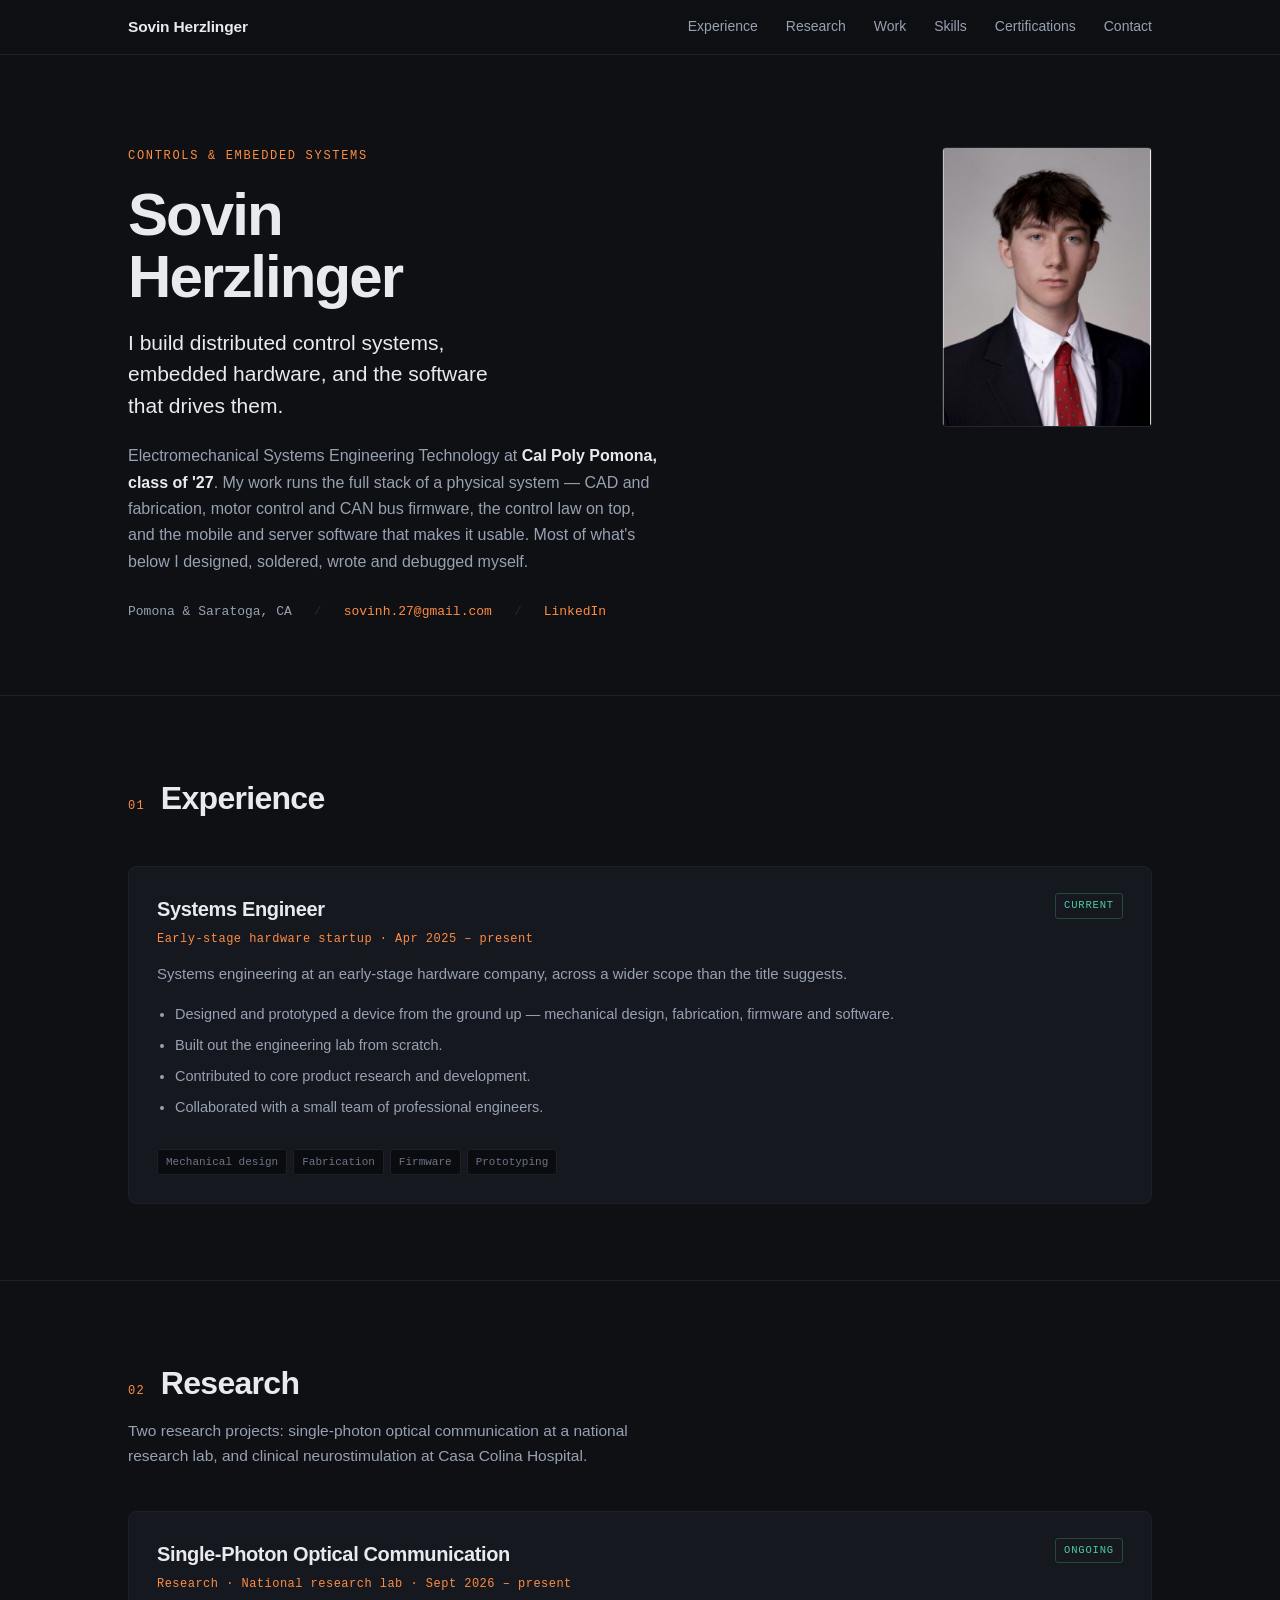
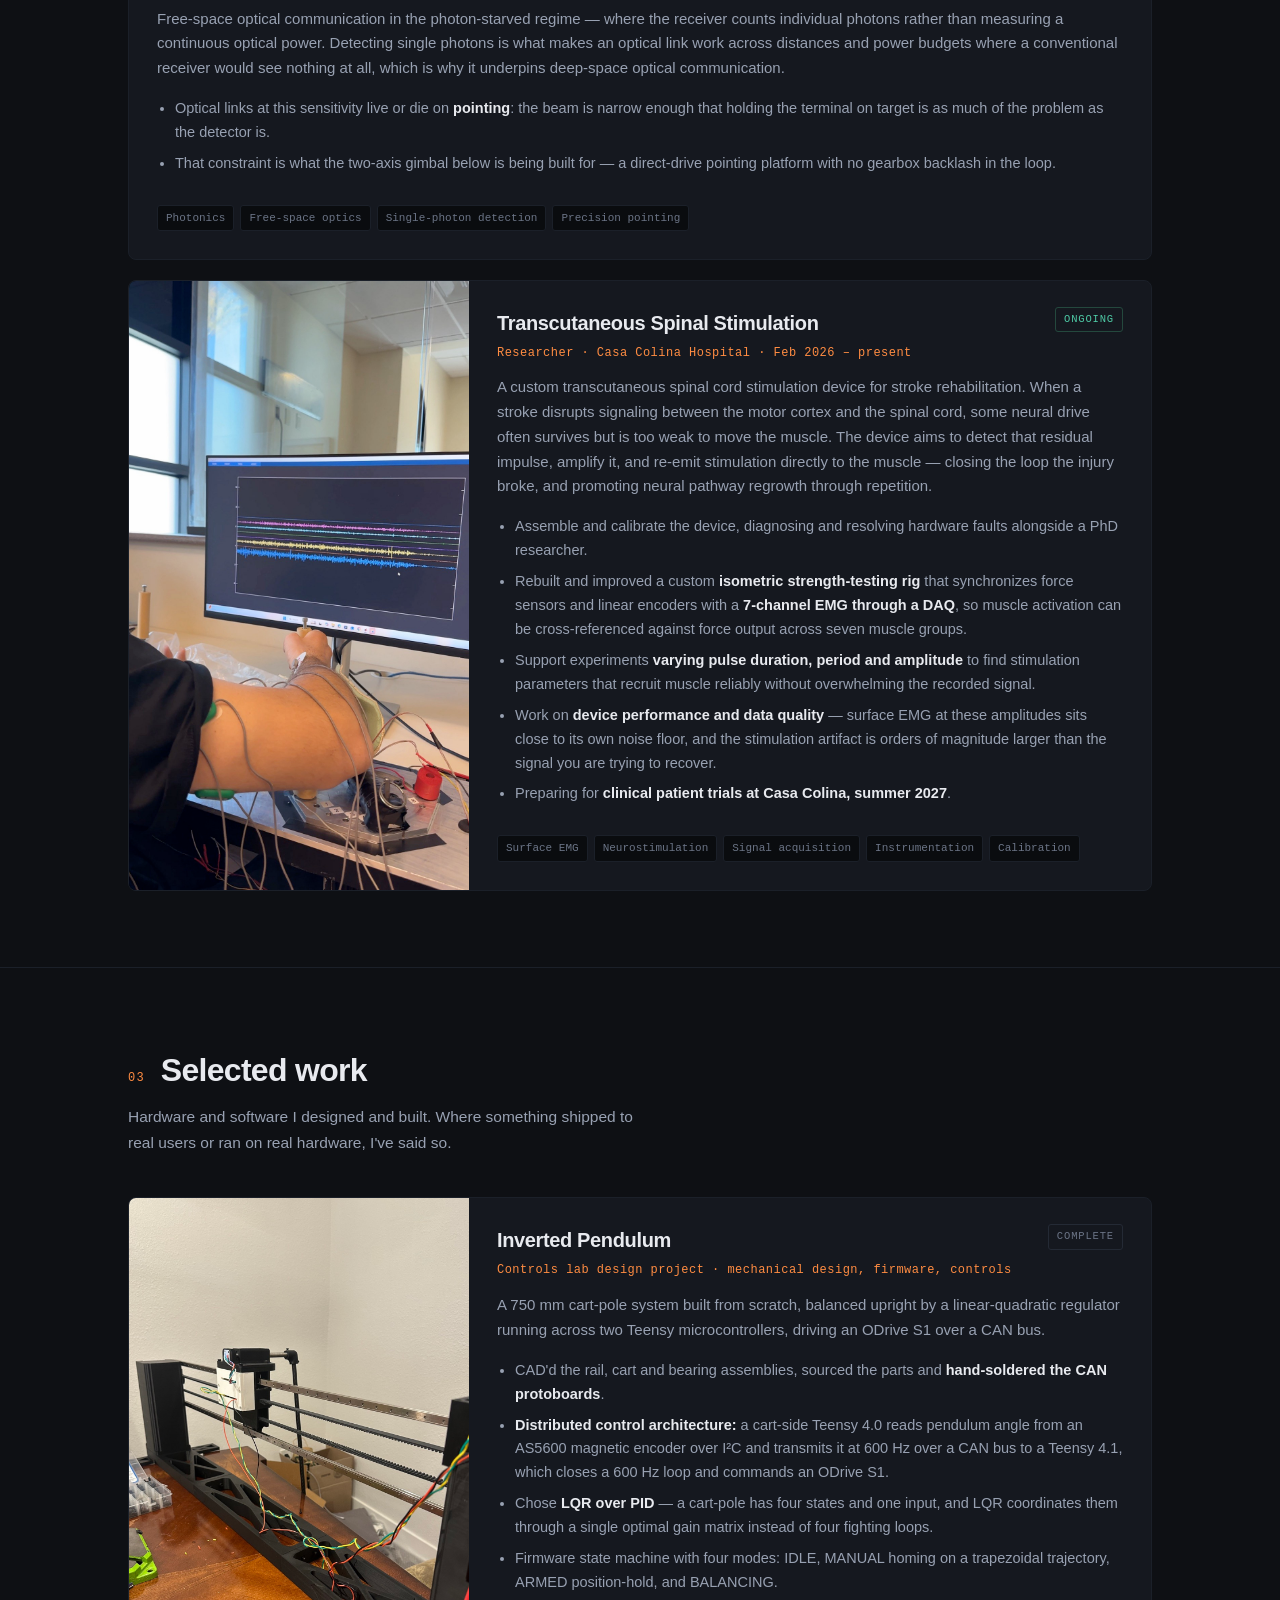
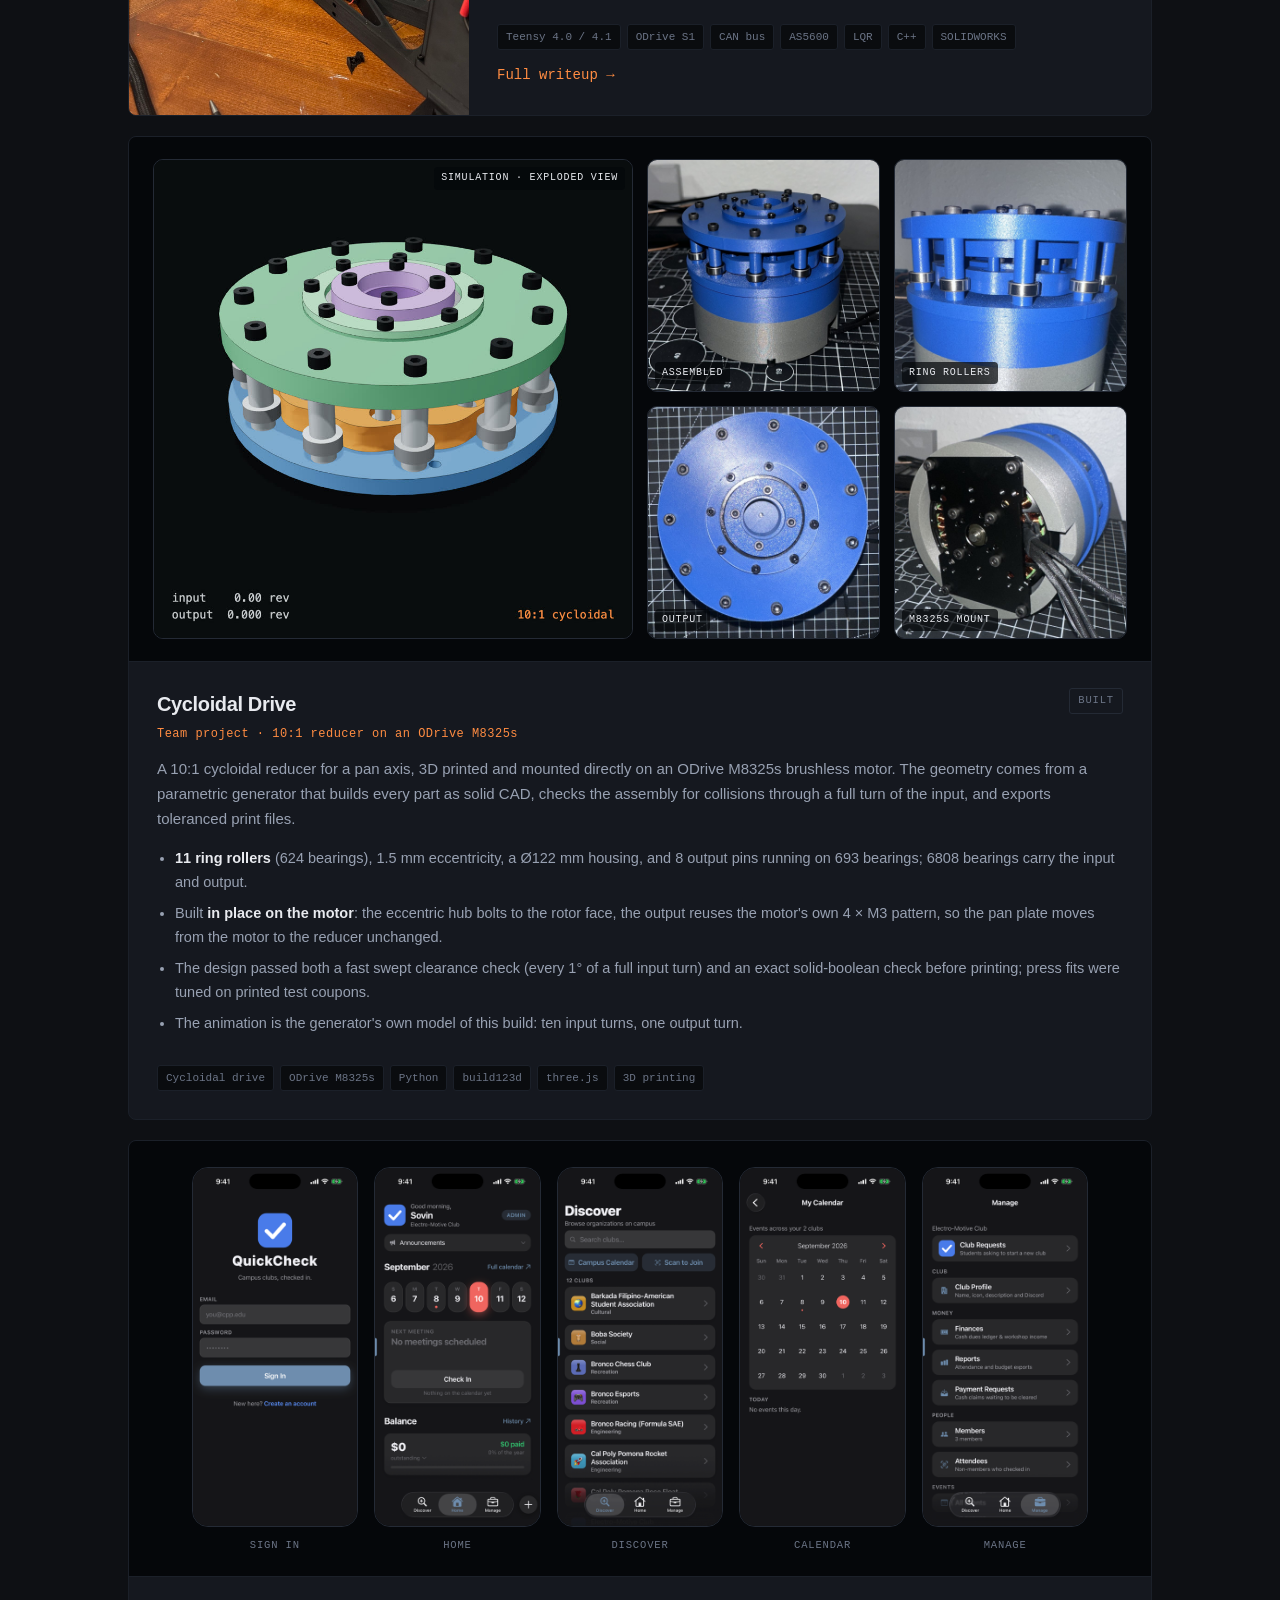
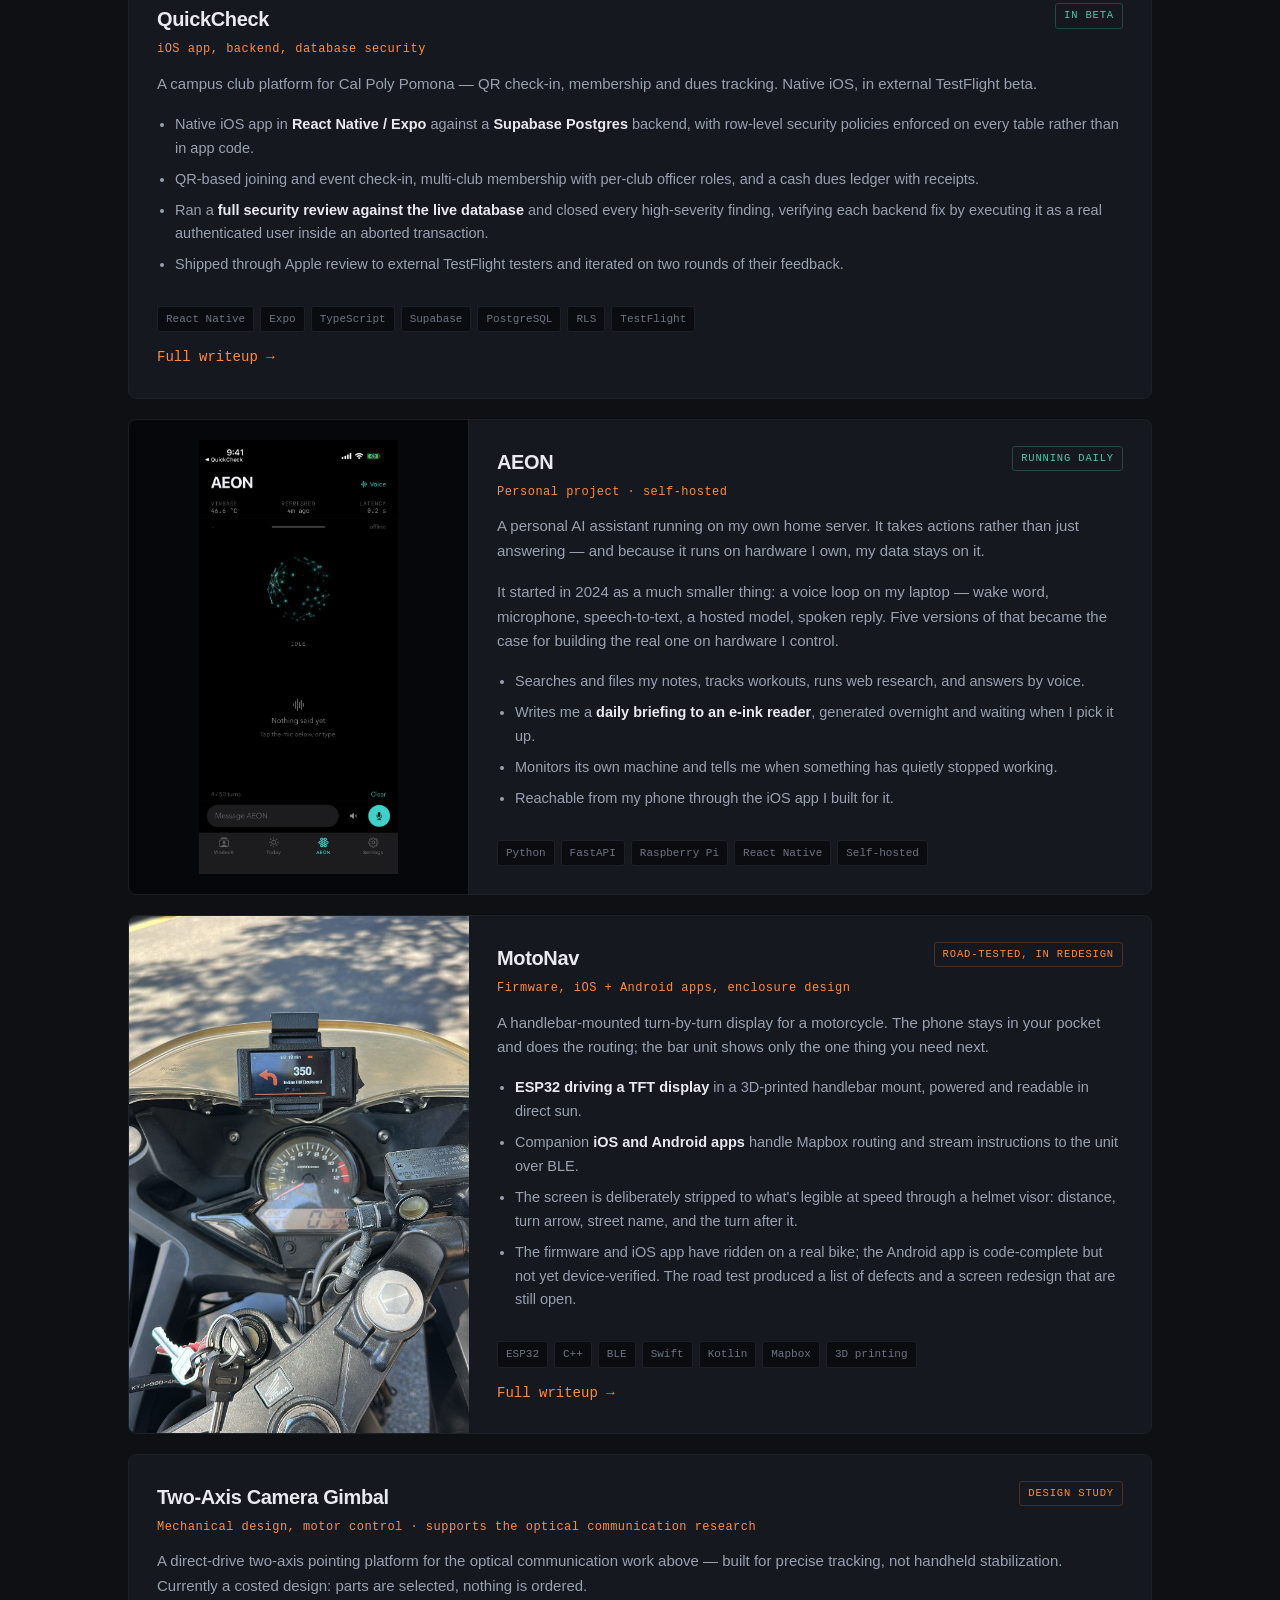
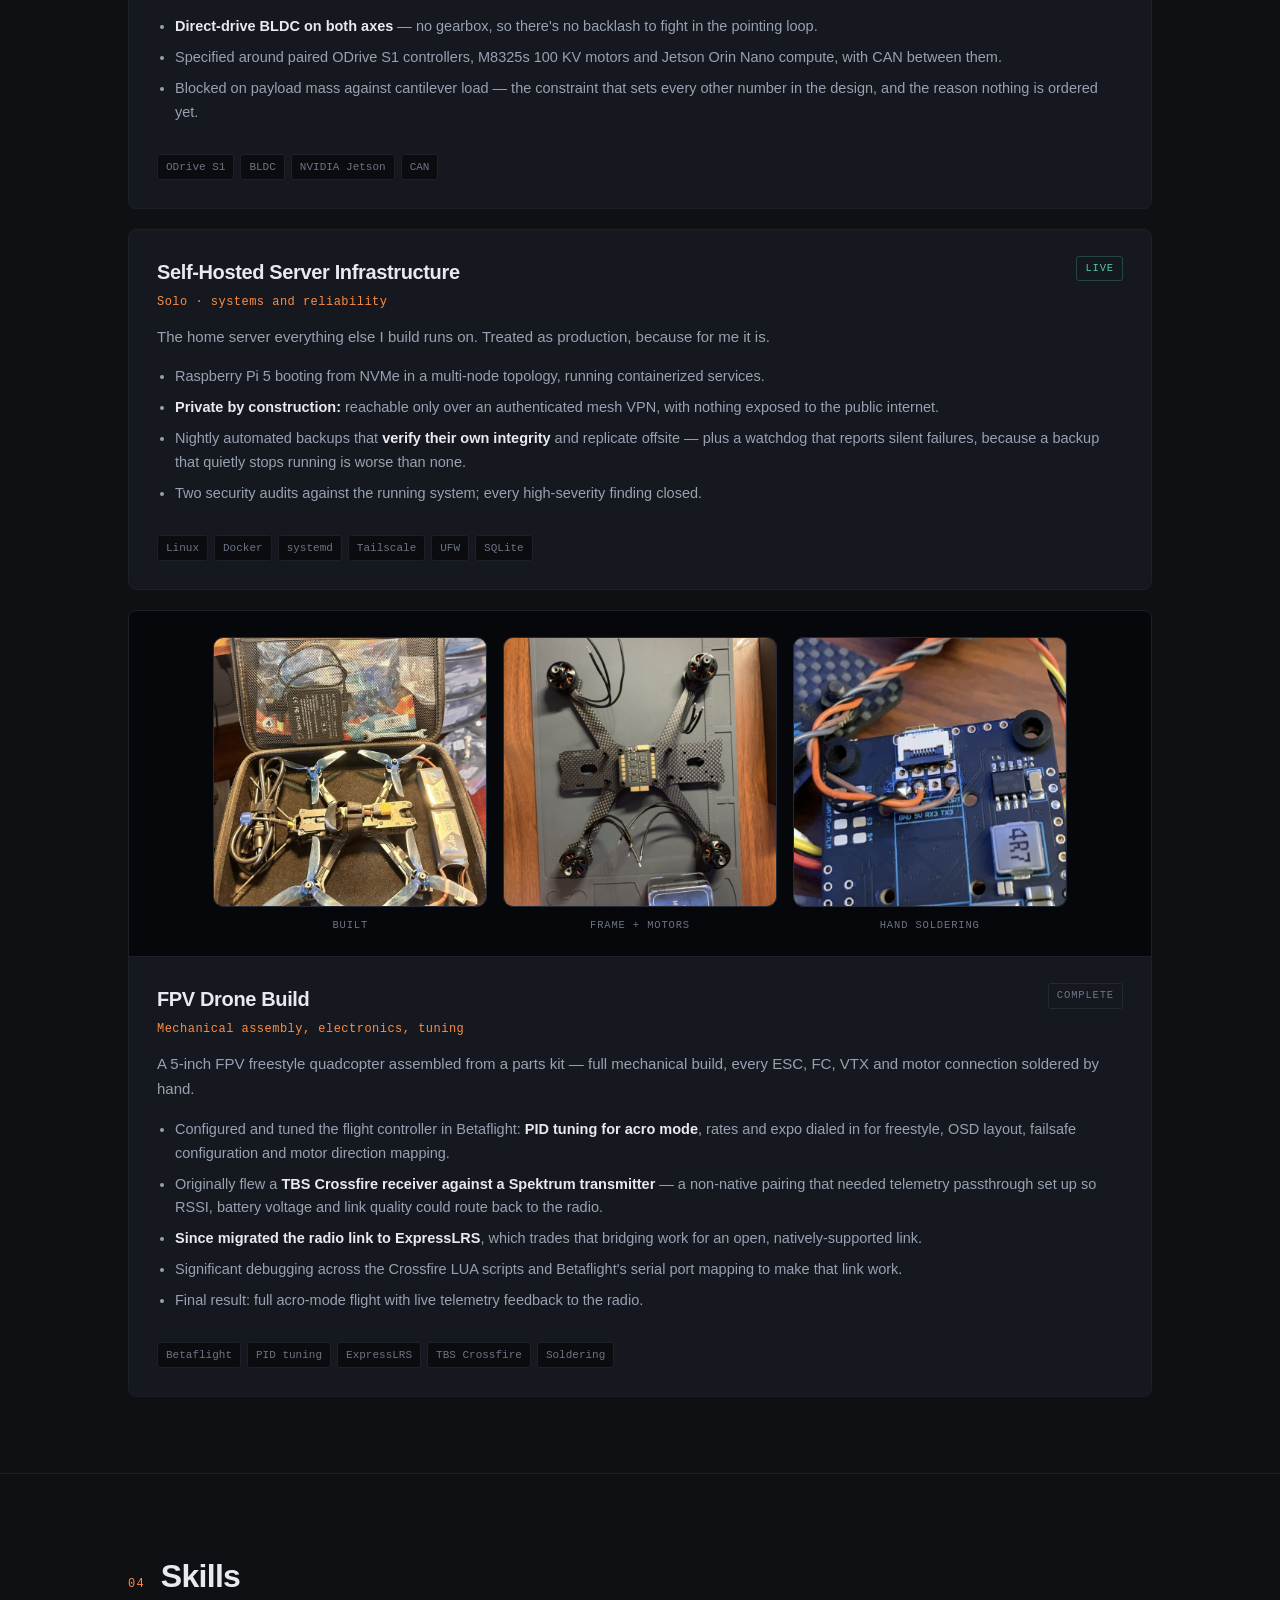
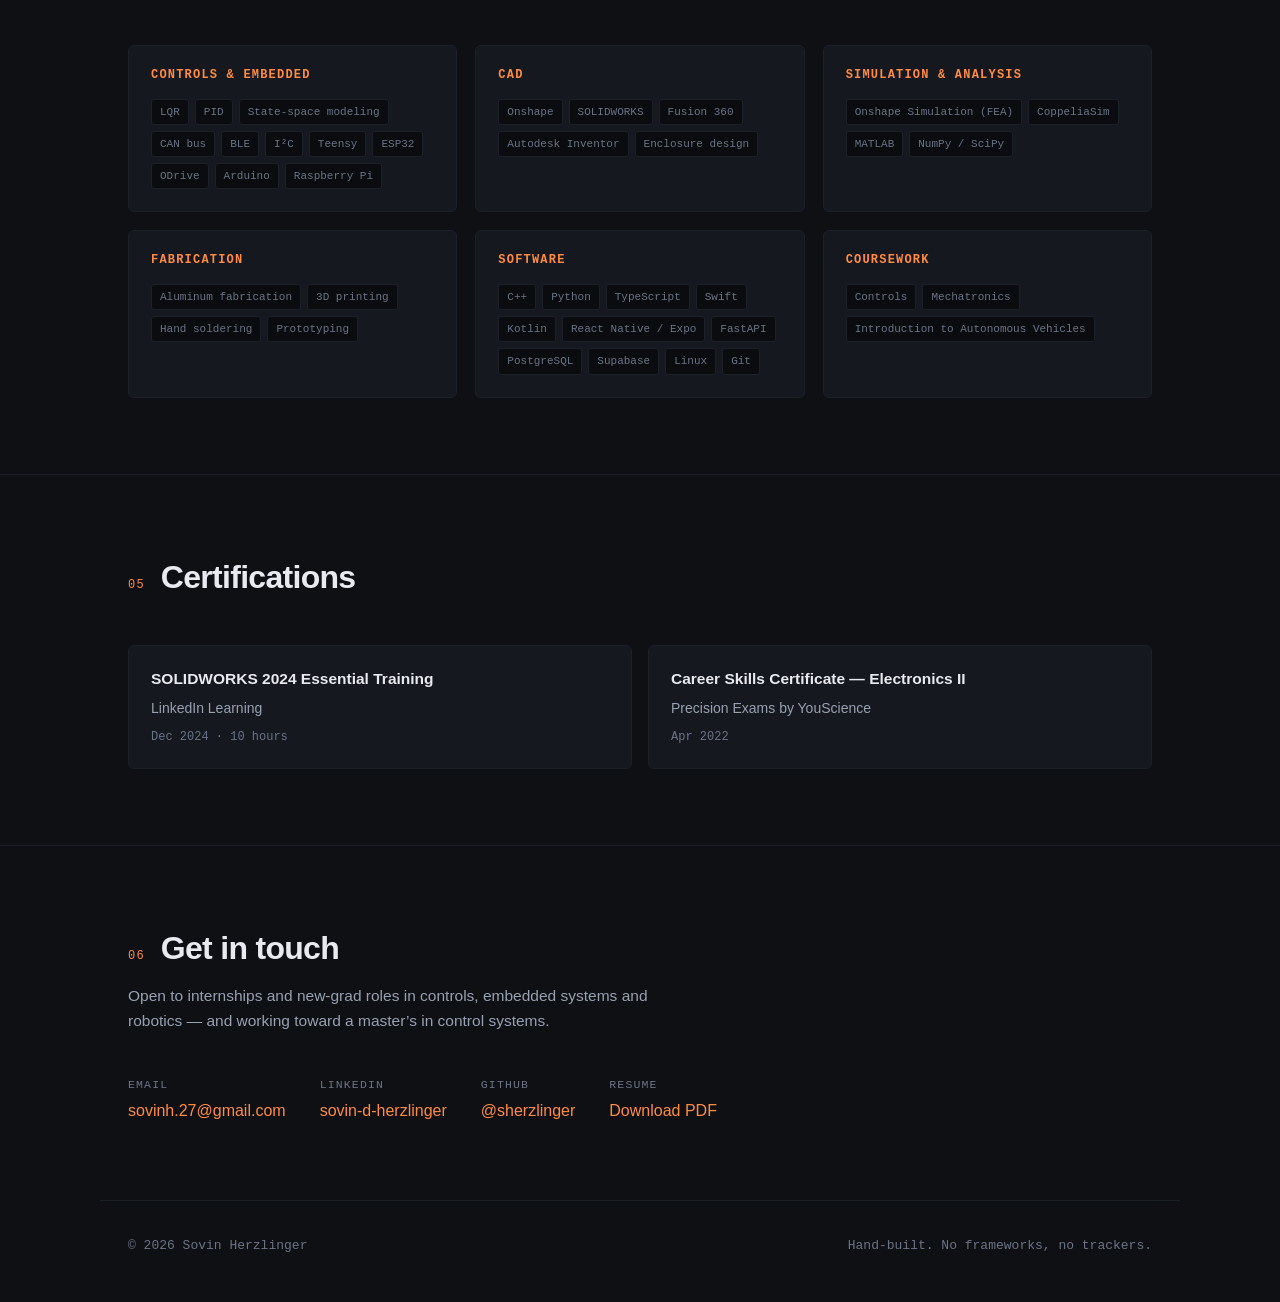
==== index.html @ a37037db "Cycloidal card: square-cropped photos in a 2x2 grid beside the sim video Co-Authored-By: Claude Opus" ====
<!DOCTYPE html>
<html lang="en">
<head>
<meta charset="utf-8">
<meta name="viewport" content="width=device-width, initial-scale=1">
<title>Sovin Herzlinger — Controls &amp; Embedded Engineering</title>
<meta name="description" content="Cal Poly Pomona '27. I build distributed control systems, embedded hardware and the software that drives them — cart-pole LQR, motorcycle HUDs, self-hosted infrastructure, native iOS apps.">
<meta property="og:title" content="Sovin Herzlinger — Controls &amp; Embedded Engineering">
<meta property="og:description" content="Distributed control systems, embedded hardware, and the software that drives them.">
<meta property="og:type" content="website">
<meta property="og:url" content="https://sherzlinger.github.io/">
<meta property="og:image" content="https://sherzlinger.github.io/assets/img/og.png">
<meta property="og:image:width" content="1200">
<meta property="og:image:height" content="630">
<meta name="twitter:card" content="summary_large_image">
<meta name="twitter:title" content="Sovin Herzlinger — Controls &amp; Embedded Engineering">
<meta name="twitter:description" content="Distributed control systems, embedded hardware, and the software that drives them.">
<meta name="twitter:image" content="https://sherzlinger.github.io/assets/img/og.png">
<link rel="stylesheet" href="assets/style.css">
<link rel="icon" href="data:image/svg+xml,<svg xmlns='http://www.w3.org/2000/svg' viewBox='0 0 32 32'><rect width='32' height='32' rx='6' fill='%230e1014'/><text y='23' x='16' text-anchor='middle' font-size='19' font-family='monospace' fill='%23ff8c42'>S</text></svg>">
</head>
<body>

<nav class="nav">
  <div class="nav-in">
    <span class="nav-name">Sovin Herzlinger</span>
    <a class="nav-link" href="#now">Experience</a>
    <a class="nav-link" href="#research">Research</a>
    <a class="nav-link" href="#work">Work</a>
    <a class="nav-link" href="#skills">Skills</a>
    <a class="nav-link" href="#certs">Certifications</a>
    <a class="nav-link" href="#contact">Contact</a>
  </div>
</nav>

<header class="hero">
  <div class="wrap hero-grid">
    <div>
      <p class="eyebrow">Controls &amp; Embedded Systems</p>
      <h1>Sovin<br>Herzlinger</h1>
      <p class="tagline">I build distributed control systems, embedded hardware, and the software that drives them.</p>
      <p class="lede">Electromechanical Systems Engineering Technology at <strong>Cal Poly Pomona, class of '27</strong>. My work runs the full stack of a physical system — CAD and fabrication, motor control and CAN bus firmware, the control law on top, and the mobile and server software that makes it usable. Most of what's below I designed, soldered, wrote and debugged myself.</p>
      <div class="meta-row">
        <span>Pomona &amp; Saratoga, CA</span><span class="sep">/</span>
        <a class="eml" href="#" data-e="moc.liamg@72.hnivos">sovinh.27 [at] gmail [dot] com</a><span class="sep">/</span>
        <a href="https://www.linkedin.com/in/sovin-d-herzlinger-4093a0227" rel="noopener">LinkedIn</a>
      </div>
    </div>
    <div>
      <img class="portrait" src="assets/img/headshot.jpg?v=4" alt="Sovin Herzlinger">
    </div>
  </div>
</header>

<main>

<section id="now">
  <div class="wrap">
    <div class="sec-head"><span class="sec-num">01</span><h2>Experience</h2></div>
    <p class="sec-sub"></p>
    <div class="proj-list">
      <article class="proj noimg">
        <div class="proj-body">
          <div class="proj-top">
            <h3>Systems Engineer</h3>
            <span class="tag live">Current</span>
          </div>
          <p class="proj-role">Early-stage hardware startup &middot; Apr 2025 &ndash; present</p>
          <p class="desc">Systems engineering at an early-stage hardware company, across a wider scope than the title suggests.</p>
          <ul>
            <li>Designed and prototyped a device from the ground up &mdash; mechanical design, fabrication, firmware and software.</li>
            <li>Built out the engineering lab from scratch.</li>
            <li>Contributed to core product research and development.</li>
            <li>Collaborated with a small team of professional engineers.</li>
          </ul>
          <div class="stack">
            <span class="chip">Mechanical design</span><span class="chip">Fabrication</span>
            <span class="chip">Firmware</span><span class="chip">Prototyping</span>
          </div>
        </div>
      </article>
    </div>
  </div>
</section>

<section id="research">
  <div class="wrap">
    <div class="sec-head"><span class="sec-num">02</span><h2>Research</h2></div>
    <p class="sec-sub">Two research projects: single-photon optical communication at a national research lab, and clinical neurostimulation at Casa Colina Hospital.</p>
    <div class="proj-list">
      <article class="proj noimg">
        <div class="proj-body">
          <div class="proj-top">
            <h3>Single-Photon Optical Communication</h3>
            <span class="tag live">Ongoing</span>
          </div>
          <p class="proj-role">Research &middot; National research lab &middot; Sept 2026 &ndash; present</p>
          <p class="desc">Free-space optical communication in the photon-starved regime &mdash; where the receiver counts individual photons rather than measuring a continuous optical power. Detecting single photons is what makes an optical link work across distances and power budgets where a conventional receiver would see nothing at all, which is why it underpins deep-space optical communication.</p>
          <ul>
            <li>Optical links at this sensitivity live or die on <strong>pointing</strong>: the beam is narrow enough that holding the terminal on target is as much of the problem as the detector is.</li>
            <li>That constraint is what the two-axis gimbal below is being built for &mdash; a direct-drive pointing platform with no gearbox backlash in the loop.</li>
          </ul>
          <div class="stack">
            <span class="chip">Photonics</span><span class="chip">Free-space optics</span>
            <span class="chip">Single-photon detection</span><span class="chip">Precision pointing</span>
          </div>
        </div>
      </article>

      <article class="proj">
        <div class="proj-media"><video src="assets/img/research.mp4" poster="assets/img/research.jpg?v=4" autoplay loop muted playsinline preload="metadata" aria-label="Surface electrodes on a forearm wired to a custom electrode array, with six channels of live EMG on the monitor above"></video></div>
        <div class="proj-body">
          <div class="proj-top">
            <h3>Transcutaneous Spinal Stimulation</h3>
            <span class="tag live">Ongoing</span>
          </div>
          <p class="proj-role">Researcher &middot; Casa Colina Hospital &middot; Feb 2026 &ndash; present</p>
          <p class="desc">A custom transcutaneous spinal cord stimulation device for stroke rehabilitation. When a stroke disrupts signaling between the motor cortex and the spinal cord, some neural drive often survives but is too weak to move the muscle. The device aims to detect that residual impulse, amplify it, and re-emit stimulation directly to the muscle — closing the loop the injury broke, and promoting neural pathway regrowth through repetition.</p>
          <ul>
            <li>Assemble and calibrate the device, diagnosing and resolving hardware faults alongside a PhD researcher.</li>
            <li>Rebuilt and improved a custom <strong>isometric strength-testing rig</strong> that synchronizes force sensors and linear encoders with a <strong>7-channel EMG through a DAQ</strong>, so muscle activation can be cross-referenced against force output across seven muscle groups.</li>
            <li>Support experiments <strong>varying pulse duration, period and amplitude</strong> to find stimulation parameters that recruit muscle reliably without overwhelming the recorded signal.</li>
            <li>Work on <strong>device performance and data quality</strong> — surface EMG at these amplitudes sits close to its own noise floor, and the stimulation artifact is orders of magnitude larger than the signal you are trying to recover.</li>
            <li>Preparing for <strong>clinical patient trials at Casa Colina, summer 2027</strong>.</li>
          </ul>
          <div class="stack">
            <span class="chip">Surface EMG</span><span class="chip">Neurostimulation</span>
            <span class="chip">Signal acquisition</span><span class="chip">Instrumentation</span><span class="chip">Calibration</span>
          </div>
        </div>
      </article>
    </div>
  </div>
</section>

<section id="work">
  <div class="wrap">
    <div class="sec-head"><span class="sec-num">03</span><h2>Selected work</h2></div>
    <p class="sec-sub">Hardware and software I designed and built. Where something shipped to real users or ran on real hardware, I've said so.</p>

    <div class="proj-list">

      <!-- 1. PENDULUM -->
      <article class="proj">
        <div class="proj-media"><img src="assets/img/pendulum.jpg?v=4" alt="The inverted pendulum rig: a linear rail with a belt-driven cart on a 3D-printed truss base, wired to the motor and encoder"></div>
        <div class="proj-body">
          <div class="proj-top">
            <h3>Inverted Pendulum</h3>
            <span class="tag">Complete</span>
          </div>
          <p class="proj-role">Controls lab design project &middot; mechanical design, firmware, controls</p>
          <p class="desc">A 750&nbsp;mm cart-pole system built from scratch, balanced upright by a linear-quadratic regulator running across two Teensy microcontrollers, driving an ODrive S1 over a CAN bus.</p>
          <ul>
            <li>CAD'd the rail, cart and bearing assemblies, sourced the parts and <strong>hand-soldered the CAN protoboards</strong>.</li>
            <li><strong>Distributed control architecture:</strong> a cart-side Teensy 4.0 reads pendulum angle from an AS5600 magnetic encoder over I²C and transmits it at 600&nbsp;Hz over a CAN bus to a Teensy 4.1, which closes a 600&nbsp;Hz loop and commands an ODrive S1.</li>
            <li>Chose <strong>LQR over PID</strong> — a cart-pole has four states and one input, and LQR coordinates them through a single optimal gain matrix instead of four fighting loops.</li>
            <li>Firmware state machine with four modes: IDLE, MANUAL homing on a trapezoidal trajectory, ARMED position-hold, and BALANCING.</li>
          </ul>
          <div class="stack">
            <span class="chip">Teensy 4.0 / 4.1</span><span class="chip">ODrive S1</span><span class="chip">CAN bus</span>
            <span class="chip">AS5600</span><span class="chip">LQR</span><span class="chip">C++</span><span class="chip">SOLIDWORKS</span>
          </div>
          <div class="proj-links"><a href="projects/inverted-pendulum.html">Full writeup &rarr;</a></div>
        </div>
      </article>

      <!-- 1b. CYCLOIDAL DRIVE -->
      <article class="proj gallery-card">
        <div class="build-media"><figure class="sim"><video src="assets/img/cycloid-sim.mp4?v=2" poster="assets/img/cycloid-sim.jpg?v=2" autoplay loop muted playsinline preload="metadata" aria-label="Simulation of the 10:1 cycloidal reducer: the cycloid disc wobbles on the eccentric input while the output turns once for every ten input turns, then the assembly explodes into its parts and closes back up"></video><figcaption>Simulation &middot; exploded view</figcaption></figure><div class="build-photos"><a href="assets/img/cycloid-assembled.jpg?v=2" target="_blank" rel="noopener"><figure><img src="assets/img/cycloid-assembled.jpg?v=2" alt="The printed cycloidal reducer assembled on top of the motor, with the ring-roller bearings visible between the base and the top plate" loading="lazy"><figcaption>Assembled</figcaption></figure></a><a href="assets/img/cycloid-rollers.jpg?v=2" target="_blank" rel="noopener"><figure><img src="assets/img/cycloid-rollers.jpg?v=2" alt="Close-up of the ring-roller stacks: bearings on printed spacers around the cycloid disc" loading="lazy"><figcaption>Ring rollers</figcaption></figure></a><a href="assets/img/cycloid-top.jpg?v=2" target="_blank" rel="noopener"><figure><img src="assets/img/cycloid-top.jpg?v=2" alt="Top view of the reducer's output, with the bearing cap and the output plate's screw pattern" loading="lazy"><figcaption>Output</figcaption></figure></a><a href="assets/img/cycloid-motor.jpg?v=2" target="_blank" rel="noopener"><figure><img src="assets/img/cycloid-motor.jpg?v=2" alt="Underside of the reducer showing the ODrive M8325s motor and its mounting plate" loading="lazy"><figcaption>M8325s mount</figcaption></figure></a></div></div>
        <div class="proj-body">
          <div class="proj-top">
            <h3>Cycloidal Drive</h3>
            <span class="tag">Built</span>
          </div>
          <p class="proj-role">Team project &middot; 10:1 reducer on an ODrive M8325s</p>
          <p class="desc">A 10:1 cycloidal reducer for a pan axis, 3D printed and mounted directly on an ODrive M8325s brushless motor. The geometry comes from a parametric generator that builds every part as solid CAD, checks the assembly for collisions through a full turn of the input, and exports toleranced print files.</p>
          <ul>
            <li><strong>11 ring rollers</strong> (624 bearings), 1.5&nbsp;mm eccentricity, a &Oslash;122&nbsp;mm housing, and 8 output pins running on 693 bearings; 6808 bearings carry the input and output.</li>
            <li>Built <strong>in place on the motor</strong>: the eccentric hub bolts to the rotor face, the output reuses the motor's own 4 &times; M3 pattern, so the pan plate moves from the motor to the reducer unchanged.</li>
            <li>The design passed both a fast swept clearance check (every 1&deg; of a full input turn) and an exact solid-boolean check before printing; press fits were tuned on printed test coupons.</li>
            <li>The animation is the generator's own model of this build: ten input turns, one output turn.</li>
          </ul>
          <div class="stack">
            <span class="chip">Cycloidal drive</span><span class="chip">ODrive M8325s</span><span class="chip">Python</span><span class="chip">build123d</span>
            <span class="chip">three.js</span><span class="chip">3D printing</span>
          </div>
        </div>
      </article>

      <!-- 2. QUICKCHECK -->
      <article class="proj gallery-card">
        <div class="gallery"><figure><img src="assets/img/qc-login.png?v=3" alt="QuickCheck sign-in screen"><figcaption>Sign in</figcaption></figure><figure><img src="assets/img/qc-home.png?v=3" alt="QuickCheck home screen: greeting, admin badge, week calendar, check-in and balance"><figcaption>Home</figcaption></figure><figure><img src="assets/img/qc-discover.png?v=3" alt="QuickCheck discover screen for browsing campus clubs"><figcaption>Discover</figcaption></figure><figure><img src="assets/img/qc-calendar.png?v=3" alt="QuickCheck calendar showing events across a member's clubs"><figcaption>Calendar</figcaption></figure><figure><img src="assets/img/qc-manage.png?v=3" alt="QuickCheck manage screen with club requests, finances, reports and members"><figcaption>Manage</figcaption></figure></div>
        <div class="proj-body">
          <div class="proj-top">
            <h3>QuickCheck</h3>
            <span class="tag live">In beta</span>
          </div>
          <p class="proj-role">iOS app, backend, database security</p>
          <p class="desc">A campus club platform for Cal Poly Pomona — QR check-in, membership and dues tracking. Native iOS, in external TestFlight beta.</p>
          <ul>
            <li>Native iOS app in <strong>React Native / Expo</strong> against a <strong>Supabase Postgres</strong> backend, with row-level security policies enforced on every table rather than in app code.</li>
            <li>QR-based joining and event check-in, multi-club membership with per-club officer roles, and a cash dues ledger with receipts.</li>
            <li>Ran a <strong>full security review against the live database</strong> and closed every high-severity finding, verifying each backend fix by executing it as a real authenticated user inside an aborted transaction.</li>
            <li>Shipped through Apple review to external TestFlight testers and iterated on two rounds of their feedback.</li>
          </ul>
          <div class="stack">
            <span class="chip">React Native</span><span class="chip">Expo</span><span class="chip">TypeScript</span>
            <span class="chip">Supabase</span><span class="chip">PostgreSQL</span><span class="chip">RLS</span><span class="chip">TestFlight</span>
          </div>
          <div class="proj-links"><a href="projects/quickcheck.html">Full writeup &rarr;</a></div>
        </div>
      </article>

      <!-- 3. AEON -->
      <article class="proj">
        <div class="proj-media shot"><img src="assets/img/aeon.png" alt="The AEON tab of my iOS app, showing live home-server telemetry, a particle orb and a voice input bar"></div>
        <div class="proj-body">
          <div class="proj-top">
            <h3>AEON</h3>
            <span class="tag live">Running daily</span>
          </div>
          <p class="proj-role">Personal project &middot; self-hosted</p>
          <p class="desc">A personal AI assistant running on my own home server. It takes actions rather than just answering &mdash; and because it runs on hardware I own, my data stays on it.</p>
          <p class="desc">It started in 2024 as a much smaller thing: a voice loop on my laptop &mdash; wake word, microphone, speech-to-text, a hosted model, spoken reply. Five versions of that became the case for building the real one on hardware I control.</p>
          <ul>
            <li>Searches and files my notes, tracks workouts, runs web research, and answers by voice.</li>
            <li>Writes me a <strong>daily briefing to an e-ink reader</strong>, generated overnight and waiting when I pick it up.</li>
            <li>Monitors its own machine and tells me when something has quietly stopped working.</li>
            <li>Reachable from my phone through the iOS app I built for it.</li>
          </ul>
          <div class="stack">
            <span class="chip">Python</span><span class="chip">FastAPI</span><span class="chip">Raspberry Pi</span>
            <span class="chip">React Native</span><span class="chip">Self-hosted</span>
          </div>
        </div>
      </article>

      <!-- 4. MOTONAV -->
      <article class="proj">
        <div class="proj-media"><img src="assets/img/motonav.jpg" alt="MotoNav display mounted on motorcycle handlebars showing a left turn in 350 feet onto Indian Hill Boulevard"></div>
        <div class="proj-body">
          <div class="proj-top">
            <h3>MotoNav</h3>
            <span class="tag wip">Road-tested, in redesign</span>
          </div>
          <p class="proj-role">Firmware, iOS + Android apps, enclosure design</p>
          <p class="desc">A handlebar-mounted turn-by-turn display for a motorcycle. The phone stays in your pocket and does the routing; the bar unit shows only the one thing you need next.</p>
          <ul>
            <li><strong>ESP32 driving a TFT display</strong> in a 3D-printed handlebar mount, powered and readable in direct sun.</li>
            <li>Companion <strong>iOS and Android apps</strong> handle Mapbox routing and stream instructions to the unit over BLE.</li>
            <li>The screen is deliberately stripped to what's legible at speed through a helmet visor: distance, turn arrow, street name, and the turn after it.</li>
            <li>The firmware and iOS app have ridden on a real bike; the Android app is code-complete but not yet device-verified. The road test produced a list of defects and a screen redesign that are still open.</li>
          </ul>
          <div class="stack">
            <span class="chip">ESP32</span><span class="chip">C++</span><span class="chip">BLE</span>
            <span class="chip">Swift</span><span class="chip">Kotlin</span><span class="chip">Mapbox</span><span class="chip">3D printing</span>
          </div>
          <div class="proj-links"><a href="projects/motonav.html">Full writeup &rarr;</a></div>
        </div>
      </article>

      <!-- 5. GIMBAL -->
      <article class="proj noimg">
        <div class="proj-body">
          <div class="proj-top">
            <h3>Two-Axis Camera Gimbal</h3>
            <span class="tag wip">Design study</span>
          </div>
          <p class="proj-role">Mechanical design, motor control &middot; supports the optical communication research</p>
          <p class="desc">A direct-drive two-axis pointing platform for the optical communication work above &mdash; built for precise tracking, not handheld stabilization. Currently a costed design: parts are selected, nothing is ordered.</p>
          <ul>
            <li><strong>Direct-drive BLDC on both axes</strong> — no gearbox, so there's no backlash to fight in the pointing loop.</li>
            <li>Specified around paired ODrive S1 controllers, M8325s 100&nbsp;KV motors and Jetson Orin Nano compute, with CAN between them.</li>
            <li>Blocked on payload mass against cantilever load &mdash; the constraint that sets every other number in the design, and the reason nothing is ordered yet.</li>
          </ul>
          <div class="stack">
            <span class="chip">ODrive S1</span><span class="chip">BLDC</span><span class="chip">NVIDIA Jetson</span><span class="chip">CAN</span>
          </div>
        </div>
      </article>

      <!-- 6. VINBASE -->
      <article class="proj noimg">
        <div class="proj-body">
          <div class="proj-top">
            <h3>Self-Hosted Server Infrastructure</h3>
            <span class="tag live">Live</span>
          </div>
          <p class="proj-role">Solo &middot; systems and reliability</p>
          <p class="desc">The home server everything else I build runs on. Treated as production, because for me it is.</p>
          <ul>
            <li>Raspberry Pi 5 booting from NVMe in a multi-node topology, running containerized services.</li>
            <li><strong>Private by construction:</strong> reachable only over an authenticated mesh VPN, with nothing exposed to the public internet.</li>
            <li>Nightly automated backups that <strong>verify their own integrity</strong> and replicate offsite — plus a watchdog that reports silent failures, because a backup that quietly stops running is worse than none.</li>
            <li>Two security audits against the running system; every high-severity finding closed.</li>
          </ul>
          <div class="stack">
            <span class="chip">Linux</span><span class="chip">Docker</span><span class="chip">systemd</span>
            <span class="chip">Tailscale</span><span class="chip">UFW</span><span class="chip">SQLite</span>
          </div>
        </div>
      </article>

      <!-- 7. FPV DRONE -->
      <article class="proj gallery-card">
        <div class="gallery photos"><figure><img src="assets/img/drone-1.jpg?v=1" alt="The 5-inch FPV quad packed in its case with batteries and props"><figcaption>Built</figcaption></figure><figure><img src="assets/img/drone-2.jpg?v=1" alt="Carbon-fiber frame with all four motors and the ESC stack mounted, before wiring"><figcaption>Frame + motors</figcaption></figure><figure><img src="assets/img/drone-3.jpg?v=1" alt="Hand-soldered wires on the flight controller's UART pads"><figcaption>Hand soldering</figcaption></figure></div>
        <div class="proj-body">
          <div class="proj-top">
            <h3>FPV Drone Build</h3>
            <span class="tag">Complete</span>
          </div>
          <p class="proj-role">Mechanical assembly, electronics, tuning</p>
          <p class="desc">A 5-inch FPV freestyle quadcopter assembled from a parts kit — full mechanical build, every ESC, FC, VTX and motor connection soldered by hand.</p>
          <ul>
            <li>Configured and tuned the flight controller in Betaflight: <strong>PID tuning for acro mode</strong>, rates and expo dialed in for freestyle, OSD layout, failsafe configuration and motor direction mapping.</li>
            <li>Originally flew a <strong>TBS Crossfire receiver against a Spektrum transmitter</strong> &mdash; a non-native pairing that needed telemetry passthrough set up so RSSI, battery voltage and link quality could route back to the radio.</li>
            <li><strong>Since migrated the radio link to ExpressLRS</strong>, which trades that bridging work for an open, natively-supported link.</li>
            <li>Significant debugging across the Crossfire LUA scripts and Betaflight's serial port mapping to make that link work.</li>
            <li>Final result: full acro-mode flight with live telemetry feedback to the radio.</li>
          </ul>
          <div class="stack">
            <span class="chip">Betaflight</span><span class="chip">PID tuning</span><span class="chip">ExpressLRS</span><span class="chip">TBS Crossfire</span><span class="chip">Soldering</span>
          </div>
        </div>
      </article>

</div>
  </div>
</section>

<section id="skills">
  <div class="wrap">
    <div class="sec-head"><span class="sec-num">04</span><h2>Skills</h2></div>
    <p class="sec-sub"></p>
    <div class="skill-grid">
      <div class="skill-col">
        <h3>Controls &amp; Embedded</h3>
        <div class="chips">
          <span class="chip">LQR</span><span class="chip">PID</span><span class="chip">State-space modeling</span>
          <span class="chip">CAN bus</span><span class="chip">BLE</span><span class="chip">I&sup2;C</span>
          <span class="chip">Teensy</span><span class="chip">ESP32</span><span class="chip">ODrive</span>
          <span class="chip">Arduino</span><span class="chip">Raspberry Pi</span>
        </div>
      </div>
      <div class="skill-col">
        <h3>CAD</h3>
        <div class="chips">
          <span class="chip">Onshape</span><span class="chip">SOLIDWORKS</span><span class="chip">Fusion 360</span>
          <span class="chip">Autodesk Inventor</span><span class="chip">Enclosure design</span>
        </div>
      </div>
      <div class="skill-col">
        <h3>Simulation &amp; Analysis</h3>
        <div class="chips">
          <span class="chip">Onshape Simulation (FEA)</span><span class="chip">CoppeliaSim</span>
          <span class="chip">MATLAB</span><span class="chip">NumPy / SciPy</span>
        </div>
      </div>
      <div class="skill-col">
        <h3>Fabrication</h3>
        <div class="chips">
          <span class="chip">Aluminum fabrication</span><span class="chip">3D printing</span>
          <span class="chip">Hand soldering</span><span class="chip">Prototyping</span>
        </div>
      </div>
      <div class="skill-col">
        <h3>Software</h3>
        <div class="chips">
          <span class="chip">C++</span><span class="chip">Python</span><span class="chip">TypeScript</span>
          <span class="chip">Swift</span><span class="chip">Kotlin</span><span class="chip">React Native / Expo</span>
          <span class="chip">FastAPI</span><span class="chip">PostgreSQL</span><span class="chip">Supabase</span>
          <span class="chip">Linux</span><span class="chip">Git</span>
        </div>
      </div>
      <div class="skill-col">
        <h3>Coursework</h3>
        <div class="chips">
          <span class="chip">Controls</span><span class="chip">Mechatronics</span>
          <span class="chip">Introduction to Autonomous Vehicles</span>
        </div>
      </div>
    </div>
  </div>
</section>

<section id="certs">
  <div class="wrap">
    <div class="sec-head"><span class="sec-num">05</span><h2>Certifications</h2></div>
    <p class="sec-sub"></p>
    <div class="cert-grid">
      <div class="cert">
        <h3>SOLIDWORKS 2024 Essential Training</h3>
        <div class="issuer">LinkedIn Learning</div>
        <div class="date">Dec 2024 &middot; 10 hours</div>
      </div>
      <div class="cert">
        <h3>Career Skills Certificate — Electronics II</h3>
        <div class="issuer">Precision Exams by YouScience</div>
        <div class="date">Apr 2022</div>
      </div>
    </div>
  </div>
</section>

<section id="contact">
  <div class="wrap">
    <div class="sec-head"><span class="sec-num">06</span><h2>Get in touch</h2></div>
    <p class="sec-sub">Open to internships and new-grad roles in controls, embedded systems and robotics &mdash; and working toward a master&rsquo;s in control systems.</p>
    <div class="contact-row">
      <div><span class="lbl">Email</span><a class="eml" href="#" data-e="moc.liamg@72.hnivos">sovinh.27 [at] gmail [dot] com</a></div>
      <div><span class="lbl">LinkedIn</span><a href="https://www.linkedin.com/in/sovin-d-herzlinger-4093a0227" rel="noopener">sovin-d-herzlinger</a></div>
      <div><span class="lbl">GitHub</span><a href="https://github.com/sherzlinger" rel="noopener">@sherzlinger</a></div>
      <div><span class="lbl">Resume</span><a href="assets/resume.pdf">Download PDF</a></div>
    </div>
  </div>
</section>

</main>

<footer class="wrap">
  <span>&copy; 2026 Sovin Herzlinger</span>
  <span>Hand-built. No frameworks, no trackers.</span>
</footer>

<script>document.querySelectorAll("a.eml").forEach(function(a){var e=a.getAttribute("data-e").split("").reverse().join("");a.href="mailto:"+e;a.textContent=e;});</script>
</body>
</html>
---- assets/style.css ----
/* Sovin Herzlinger — portfolio
   Hand-built. No frameworks, no CDN, no build step. */

:root {
  --bg:        #0e1014;
  --bg-raise:  #15181f;
  --bg-sunk:   #0a0c0f;
  --line:      #242a35;
  --line-soft: #1b2029;
  --text:      #e8eaef;
  --text-dim:  #98a1b2;
  --text-mute: #6b7486;
  --accent:    #ff8c42;
  --accent-dim:#c96a2f;
  --ok:        #4ec9a5;

  --mono: ui-monospace, "SF Mono", SFMono-Regular, Menlo, Consolas, monospace;
  --sans: -apple-system, BlinkMacSystemFont, "Segoe UI", Inter, Helvetica, Arial, sans-serif;

  --wrap: 1080px;
  --gut: 28px;
}

* { box-sizing: border-box; }

html { scroll-behavior: smooth; }

body {
  margin: 0;
  background: var(--bg);
  color: var(--text);
  font-family: var(--sans);
  font-size: 16.5px;
  line-height: 1.65;
  -webkit-font-smoothing: antialiased;
  text-rendering: optimizeLegibility;
}

.wrap { max-width: var(--wrap); margin: 0 auto; padding-inline: var(--gut); }

a { color: var(--accent); text-decoration: none; }
a:hover { text-decoration: underline; text-underline-offset: 3px; }

/* ---------- nav ---------- */
.nav {
  position: sticky; top: 0; z-index: 50;
  background: rgba(14,16,20,.86);
  backdrop-filter: blur(12px);
  border-bottom: 1px solid var(--line-soft);
}
.nav-in {
  max-width: var(--wrap); margin: 0 auto; padding: 14px var(--gut);
  display: flex; align-items: center; gap: 28px; flex-wrap: wrap;
}
.nav-name { flex: 0 0 auto; }
.nav-name {
  font-weight: 620; letter-spacing: -.01em; color: var(--text);
  margin-right: auto; font-size: 15.5px;
}
.nav a.nav-link {
  color: var(--text-dim); font-size: 14px; font-weight: 500;
  text-decoration: none; transition: color .15s;
}
.nav a.nav-link:hover { color: var(--text); text-decoration: none; }

/* ---------- hero ---------- */
.hero { padding: 92px 0 72px; border-bottom: 1px solid var(--line-soft); }
.hero-grid {
  display: grid; grid-template-columns: 1fr 210px; gap: 56px; align-items: start;
}
.eyebrow {
  font-family: var(--mono); font-size: 12px; letter-spacing: .14em;
  text-transform: uppercase; color: var(--accent); margin: 0 0 18px;
}
h1 {
  margin: 0 0 20px; font-size: clamp(38px, 6vw, 60px); line-height: 1.02;
  letter-spacing: -.032em; font-weight: 680;
}
.tagline {
  font-size: clamp(18px, 2.2vw, 21px); line-height: 1.5; color: var(--text);
  margin: 0 0 22px; max-width: 34ch; font-weight: 450;
}
.lede { color: var(--text-dim); max-width: 60ch; margin: 0 0 26px; font-size: 16px; }
.lede strong { color: var(--text); font-weight: 570; }

.portrait {
  width: 100%; aspect-ratio: 3/4; object-fit: cover; border-radius: 4px;
  border: 1px solid var(--line); filter: grayscale(.18) contrast(1.03);
}
.portrait-ph {
  width: 100%; aspect-ratio: 3/4; border-radius: 4px;
  border: 1px dashed var(--line); background: var(--bg-raise);
  display: grid; place-items: center; color: var(--text-mute);
  font-family: var(--mono); font-size: 11px; text-align: center; padding: 12px;
}

.meta-row {
  display: flex; flex-wrap: wrap; gap: 10px 22px; align-items: center;
  font-family: var(--mono); font-size: 13px; color: var(--text-dim);
}
.meta-row .sep { color: var(--line); }

/* ---------- sections ---------- */
section { padding: 76px 0; border-bottom: 1px solid var(--line-soft); }
section:last-of-type { border-bottom: 0; }

.sec-head { display: flex; align-items: baseline; gap: 16px; margin-bottom: 8px; }
.sec-num {
  font-family: var(--mono); font-size: 12px; color: var(--accent);
  letter-spacing: .1em;
}
h2 {
  font-size: clamp(25px, 3.4vw, 32px); letter-spacing: -.022em;
  margin: 0; font-weight: 640;
}
.sec-sub { color: var(--text-dim); margin: 6px 0 42px; max-width: 62ch; font-size: 15.5px; }

/* ---------- now ---------- */
.now-grid { display: grid; grid-template-columns: repeat(auto-fit, minmax(258px,1fr)); gap: 18px; }
.now-card {
  background: var(--bg-raise); border: 1px solid var(--line-soft);
  border-radius: 6px; padding: 22px 22px 24px;
}
.now-card h3 { margin: 0 0 4px; font-size: 16.5px; font-weight: 610; letter-spacing: -.01em; }
.now-card .org { font-family: var(--mono); font-size: 11.5px; color: var(--accent); letter-spacing: .06em; text-transform: uppercase; margin-bottom: 12px; }
.now-card p { margin: 0; color: var(--text-dim); font-size: 14.5px; line-height: 1.6; }

/* ---------- projects ---------- */
.proj-list { display: flex; flex-direction: column; gap: 20px; }

.proj {
  display: grid; grid-template-columns: 340px 1fr; gap: 0;
  background: var(--bg-raise); border: 1px solid var(--line-soft);
  border-radius: 8px; overflow: hidden;
  transition: border-color .18s, transform .18s;
}
.proj:hover { border-color: var(--line); }

.proj-media { position: relative; background: var(--bg-sunk); min-height: 250px; overflow: hidden; }
/* absolutely positioned so the image never drives the grid row height */
.proj-media img {
  position: absolute; inset: 0;
  width: 100%; height: 100%; object-fit: cover; display: block;
}
/* app screenshots: show the whole phone screen rather than cropping into it */
.proj-media.shot { background: #05070a; border-right: 1px solid var(--line-soft); }
.proj-media.shot img { object-fit: contain; padding: 20px 16px; }
.proj-media .ph {
  position: absolute; inset: 0; display: grid; place-items: center;
  color: var(--text-mute); font-family: var(--mono); font-size: 11px;
  text-align: center; padding: 16px; border-right: 1px solid var(--line-soft);
}

.proj-body { padding: 26px 28px 28px; display: flex; flex-direction: column; }
.proj-top { display: flex; align-items: flex-start; gap: 14px; margin-bottom: 4px; }
.proj-body h3 { margin: 0; font-size: 20px; letter-spacing: -.018em; font-weight: 640; }

.tag {
  font-family: var(--mono); font-size: 10.5px; letter-spacing: .08em;
  text-transform: uppercase; padding: 3px 8px; border-radius: 3px;
  border: 1px solid var(--line); color: var(--text-mute); white-space: nowrap;
  margin-left: auto; flex-shrink: 0;
}
.tag.live { color: var(--ok); border-color: #24483d; }
.tag.wip  { color: var(--accent); border-color: #4a3222; }

.proj-role { font-family: var(--mono); font-size: 12px; color: var(--accent); margin: 0 0 12px; letter-spacing: .04em; }
.proj-body p.desc { margin: 0 0 16px; color: var(--text-dim); font-size: 15px; }
.proj-body ul { margin: 0 0 18px; padding-left: 18px; color: var(--text-dim); font-size: 14.5px; }
.proj-body li { margin-bottom: 7px; }
.proj-body li strong { color: var(--text); font-weight: 570; }

.stack {
  display: flex; flex-wrap: wrap; gap: 6px; margin-top: auto; padding-top: 4px;
}
.chip {
  font-family: var(--mono); font-size: 11px; padding: 3px 8px;
  background: var(--bg-sunk); border: 1px solid var(--line-soft);
  border-radius: 3px; color: var(--text-mute);
}
.proj-links { margin-top: 14px; display: flex; gap: 18px; font-size: 14px; font-family: var(--mono); }

/* ---------- certs ---------- */
.cert-grid { display: grid; grid-template-columns: repeat(auto-fit,minmax(250px,1fr)); gap: 16px; }
.cert {
  border: 1px solid var(--line-soft); border-radius: 6px; padding: 20px 22px;
  background: var(--bg-raise);
}
.cert h3 { margin: 0 0 5px; font-size: 15.5px; font-weight: 600; }
.cert .issuer { color: var(--text-dim); font-size: 14px; }
.cert .date { font-family: var(--mono); font-size: 12px; color: var(--text-mute); margin-top: 8px; }

/* ---------- contact ---------- */
.contact-row { display: flex; flex-wrap: wrap; gap: 14px 34px; font-size: 16px; align-items: center; }
.contact-row .lbl { font-family: var(--mono); font-size: 11.5px; color: var(--text-mute); text-transform: uppercase; letter-spacing: .1em; display: block; margin-bottom: 3px; }

footer {
  padding: 34px 0 46px; color: var(--text-mute); font-size: 13px;
  border-top: 1px solid var(--line-soft); font-family: var(--mono);
  display: flex; justify-content: space-between; gap: 16px; flex-wrap: wrap;
}

/* ---------- writeup pages ---------- */
.article { padding: 62px 0 80px; max-width: 760px; }
.article h1 { font-size: clamp(30px,4.6vw,44px); margin-bottom: 12px; }
.article h2 { margin: 46px 0 14px; font-size: 22px; }
.article h3 { margin: 30px 0 8px; font-size: 17px; font-weight: 620; }
.article p, .article li { color: var(--text-dim); }
.article strong { color: var(--text); font-weight: 570; }
.article ul { padding-left: 20px; }
.article li { margin-bottom: 8px; }
.back { font-family: var(--mono); font-size: 13px; display: inline-block; margin-bottom: 30px; }
.kv { width: 100%; border-collapse: collapse; margin: 20px 0; font-size: 14.5px; }
.kv td { padding: 9px 12px; border-bottom: 1px solid var(--line-soft); color: var(--text-dim); vertical-align: top; }
.kv td:first-child { font-family: var(--mono); font-size: 12.5px; color: var(--text-mute); width: 190px; white-space: nowrap; }
.note {
  border-left: 2px solid var(--accent); background: var(--bg-raise);
  padding: 14px 18px; margin: 24px 0; font-size: 14.5px; color: var(--text-dim);
  border-radius: 0 4px 4px 0;
}

/* ---------- responsive ---------- */
@media (max-width: 860px) {
  .hero-grid { grid-template-columns: 1fr; gap: 34px; }
  .portrait, .portrait-ph { max-width: 190px; }
  .proj { grid-template-columns: 1fr; }
  .proj-media { min-height: 210px; max-height: 260px; }
  .proj-media .ph { border-right: 0; border-bottom: 1px solid var(--line-soft); }
}
@media (max-width: 560px) {
  :root { --gut: 20px; }
  .hero { padding: 60px 0 48px; }
  section { padding: 54px 0; }
  .nav-in { gap: 12px 14px; }
  .nav-name { margin-right: 0; width: 100%; }
  .nav a.nav-link { font-size: 13px; }
  .proj-body { padding: 22px 20px 24px; }
}

/* ---------- code blocks (writeup pages) ---------- */
pre.code {
  background: var(--bg-sunk); border: 1px solid var(--line-soft);
  border-radius: 5px; padding: 15px 17px; overflow-x: auto;
  font-family: var(--mono); font-size: 12.6px; line-height: 1.55;
  color: var(--text-dim); margin: 18px 0;
}
pre.code .c { color: var(--text-mute); font-style: italic; }
pre.code .n { color: var(--accent); }
code.inline {
  font-family: var(--mono); font-size: .89em; padding: 1px 5px;
  background: var(--bg-sunk); border: 1px solid var(--line-soft);
  border-radius: 3px; color: var(--text);
}
.kv td.num { font-family: var(--mono); color: var(--text); }

/* Cards with no photo yet: drop the media column instead of showing a gap */
.proj.noimg { grid-template-columns: 1fr; }
.proj.noimg .proj-body { padding: 26px 28px 28px; }
@media (max-width: 560px) { .proj.noimg .proj-body { padding: 22px 20px 24px; } }

/* Video behaves exactly like a card image */
.proj-media video {
  position: absolute; inset: 0;
  width: 100%; height: 100%; object-fit: cover; display: block;
}

/* ---------- skills ---------- */
.skill-grid { display: grid; grid-template-columns: repeat(auto-fit,minmax(270px,1fr)); gap: 18px; }
.skill-col {
  background: var(--bg-raise); border: 1px solid var(--line-soft);
  border-radius: 6px; padding: 20px 22px 22px;
}
.skill-col h3 {
  margin: 0 0 13px; font-size: 12px; font-family: var(--mono);
  letter-spacing: .1em; text-transform: uppercase; color: var(--accent); font-weight: 600;
}
.skill-col .chips { display: flex; flex-wrap: wrap; gap: 6px; }

/* ---------- app screenshot strip ---------- */
.proj-media.shots {
  position: relative; background: #05070a; overflow: hidden;
  border-right: 1px solid var(--line-soft);
  display: flex; align-items: center; justify-content: center;
  gap: 10px; padding: 18px 12px;
}
.proj-media.shots img {
  position: static; width: auto; height: 100%; max-height: 300px;
  object-fit: contain; border-radius: 7px; border: 1px solid var(--line-soft);
  flex: 0 1 auto; min-width: 0;
}
@media (max-width: 860px) {
  .proj-media.shots { min-height: 300px; border-right: 0; border-bottom: 1px solid var(--line-soft); }
  .proj-media.shots img { max-height: 260px; }
}

/* ---------- full-width app gallery card ---------- */
.proj.gallery-card { grid-template-columns: 1fr; }
.gallery {
  display: flex; gap: 16px; overflow-x: auto; justify-content: safe center;
  padding: 26px 24px 22px; background: #05070a;
  border-bottom: 1px solid var(--line-soft);
  scroll-snap-type: x mandatory; scrollbar-width: thin;
}
.gallery figure { margin: 0; flex: 0 0 auto; scroll-snap-align: start; text-align: center; }
.gallery img {
  display: block; height: 360px; width: auto;
  border-radius: 16px; border: 1px solid var(--line);
}
.gallery figcaption {
  margin-top: 10px; font-family: var(--mono); font-size: 10.5px;
  letter-spacing: .08em; text-transform: uppercase; color: var(--text-mute);
}
@media (max-width: 560px) { .gallery { padding: 20px 16px 18px; gap: 12px; } .gallery img { height: 300px; } }

/* Photo strip: same scroller as the app gallery, sized for square photos */
.gallery.photos img { height: 270px; border-radius: 10px; }
@media (max-width: 560px) { .gallery.photos img { height: 210px; } }

/* Build card: simulation video beside a 2x2 grid of square photos, both the same height */
.build-media {
  display: grid; grid-template-columns: 1fr 1fr; gap: 14px;
  padding: 22px 24px; background: #05070a; border-bottom: 1px solid var(--line-soft);
}
.build-media figure { margin: 0; position: relative; }
.build-media .sim video {
  display: block; width: 100%; aspect-ratio: 1; object-fit: cover;
  border-radius: 10px; border: 1px solid var(--line); background: #0a0c0f;
}
.build-photos { display: grid; grid-template-columns: 1fr 1fr; gap: 14px; }
.build-photos a { display: block; }
.build-photos img {
  display: block; width: 100%; aspect-ratio: 1; object-fit: cover;
  border-radius: 10px; border: 1px solid var(--line); transition: border-color .15s;
}
.build-photos a:hover img { border-color: var(--accent); }
.build-media figcaption {
  position: absolute; left: 8px; bottom: 8px; padding: 3px 7px; border-radius: 4px;
  background: rgba(5,7,10,.72); font-family: var(--mono); font-size: 10px;
  letter-spacing: .08em; text-transform: uppercase; color: var(--text);
}
.build-media .sim figcaption { left: auto; right: 8px; top: 8px; bottom: auto; }
@media (max-width: 700px) {
  .build-media { grid-template-columns: 1fr; padding: 16px; gap: 10px; }
  .build-photos { gap: 10px; }
}
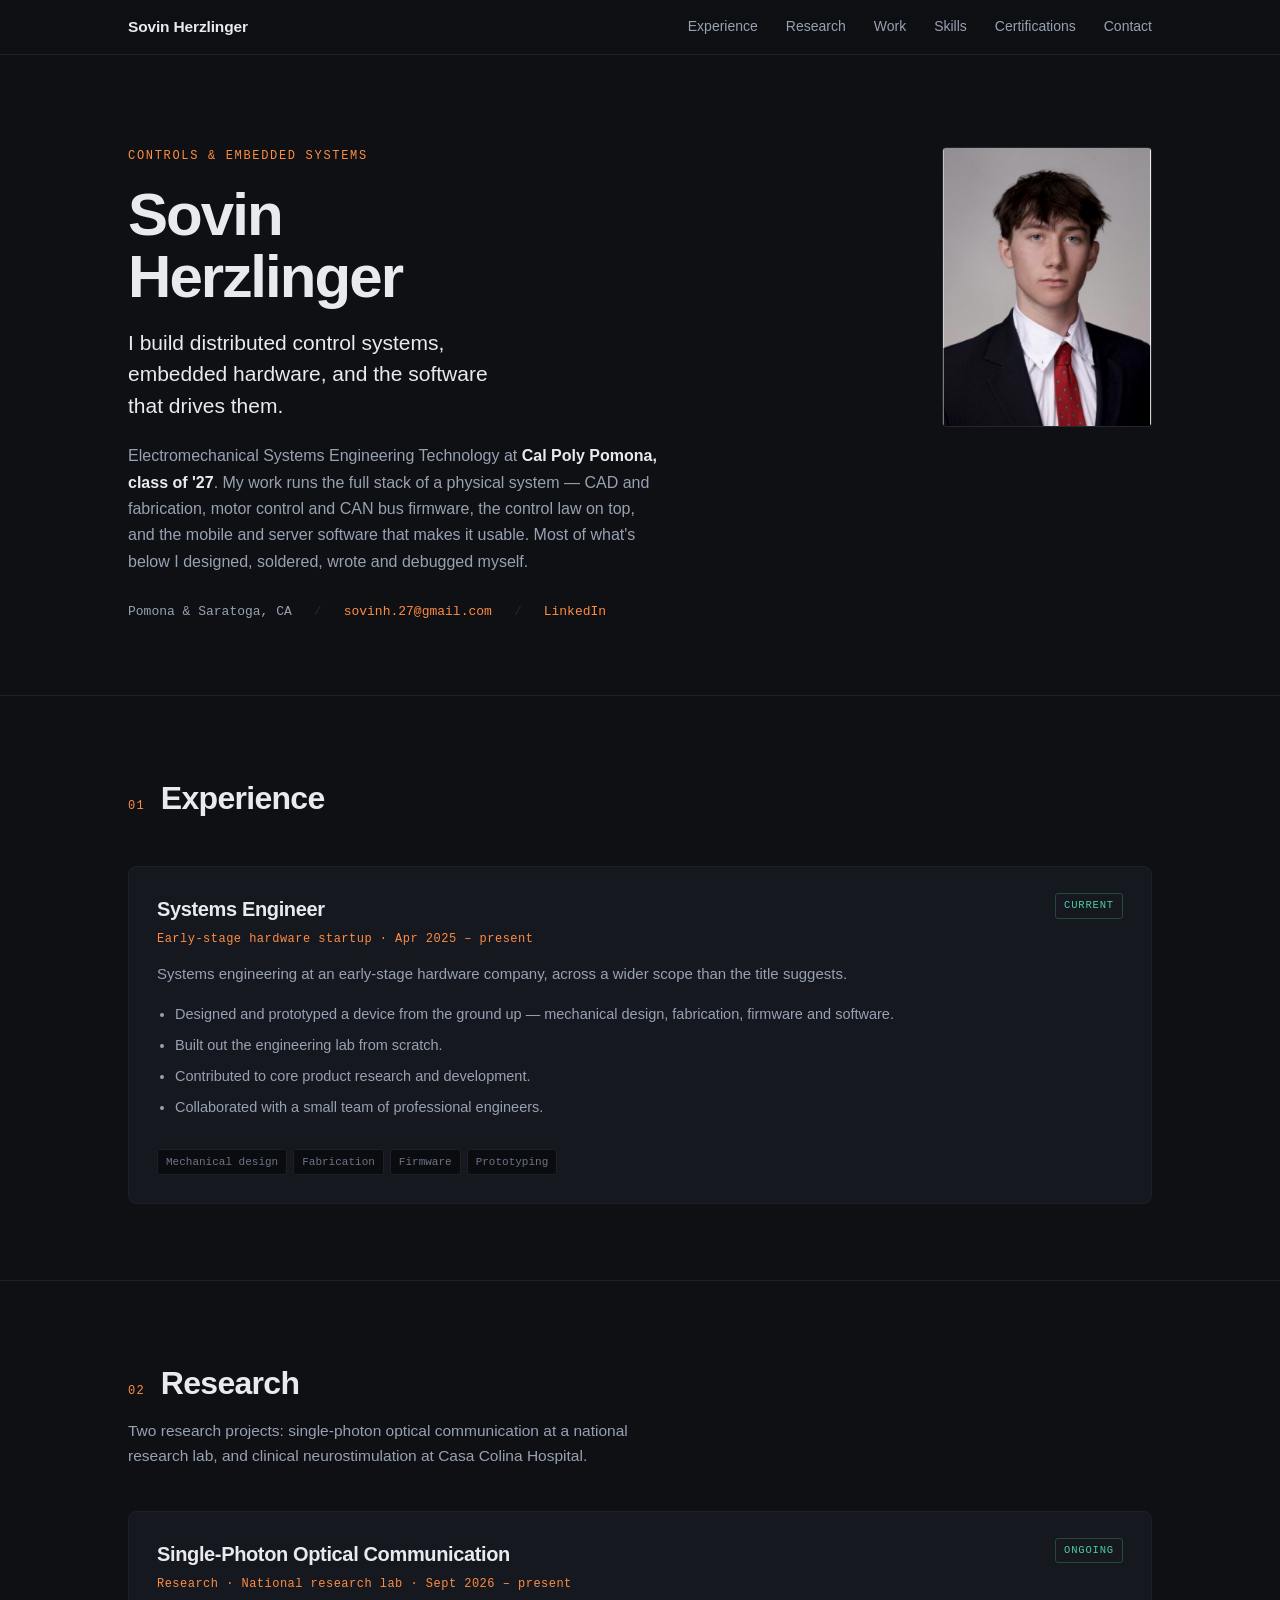
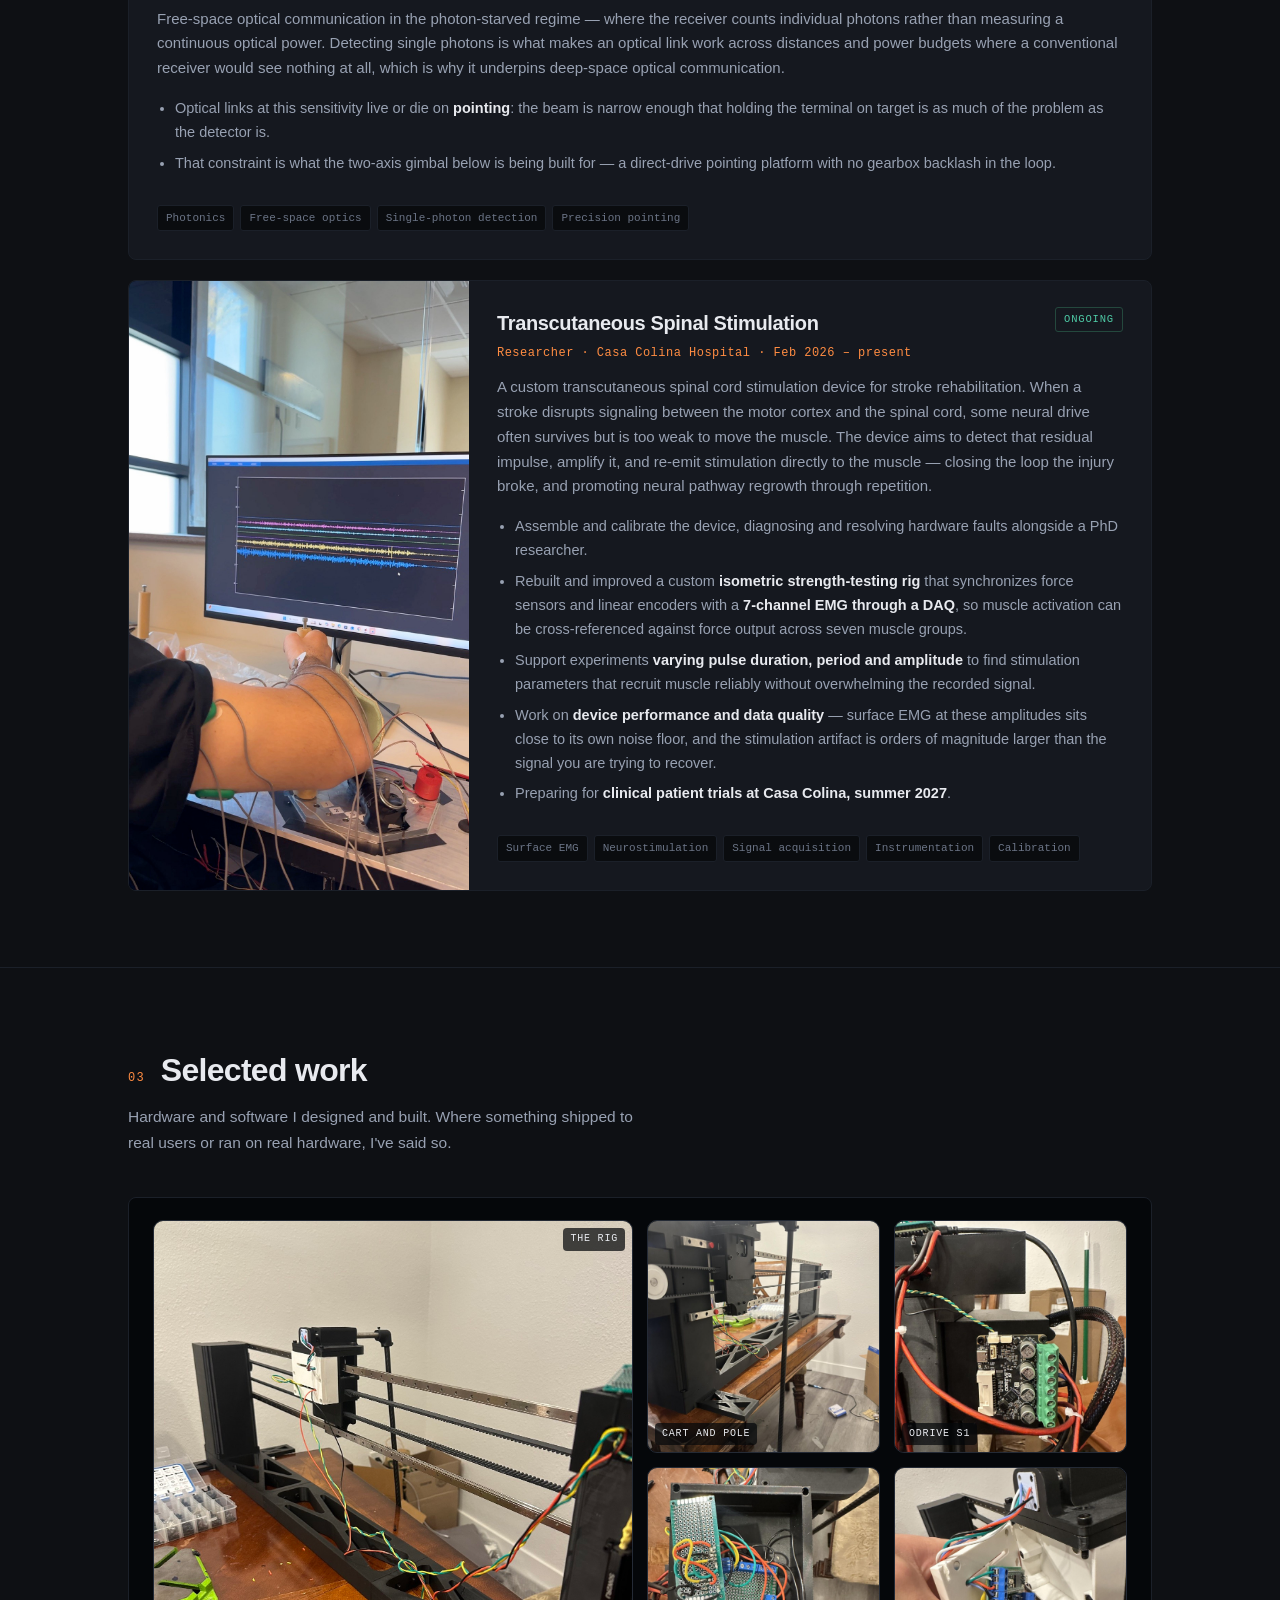
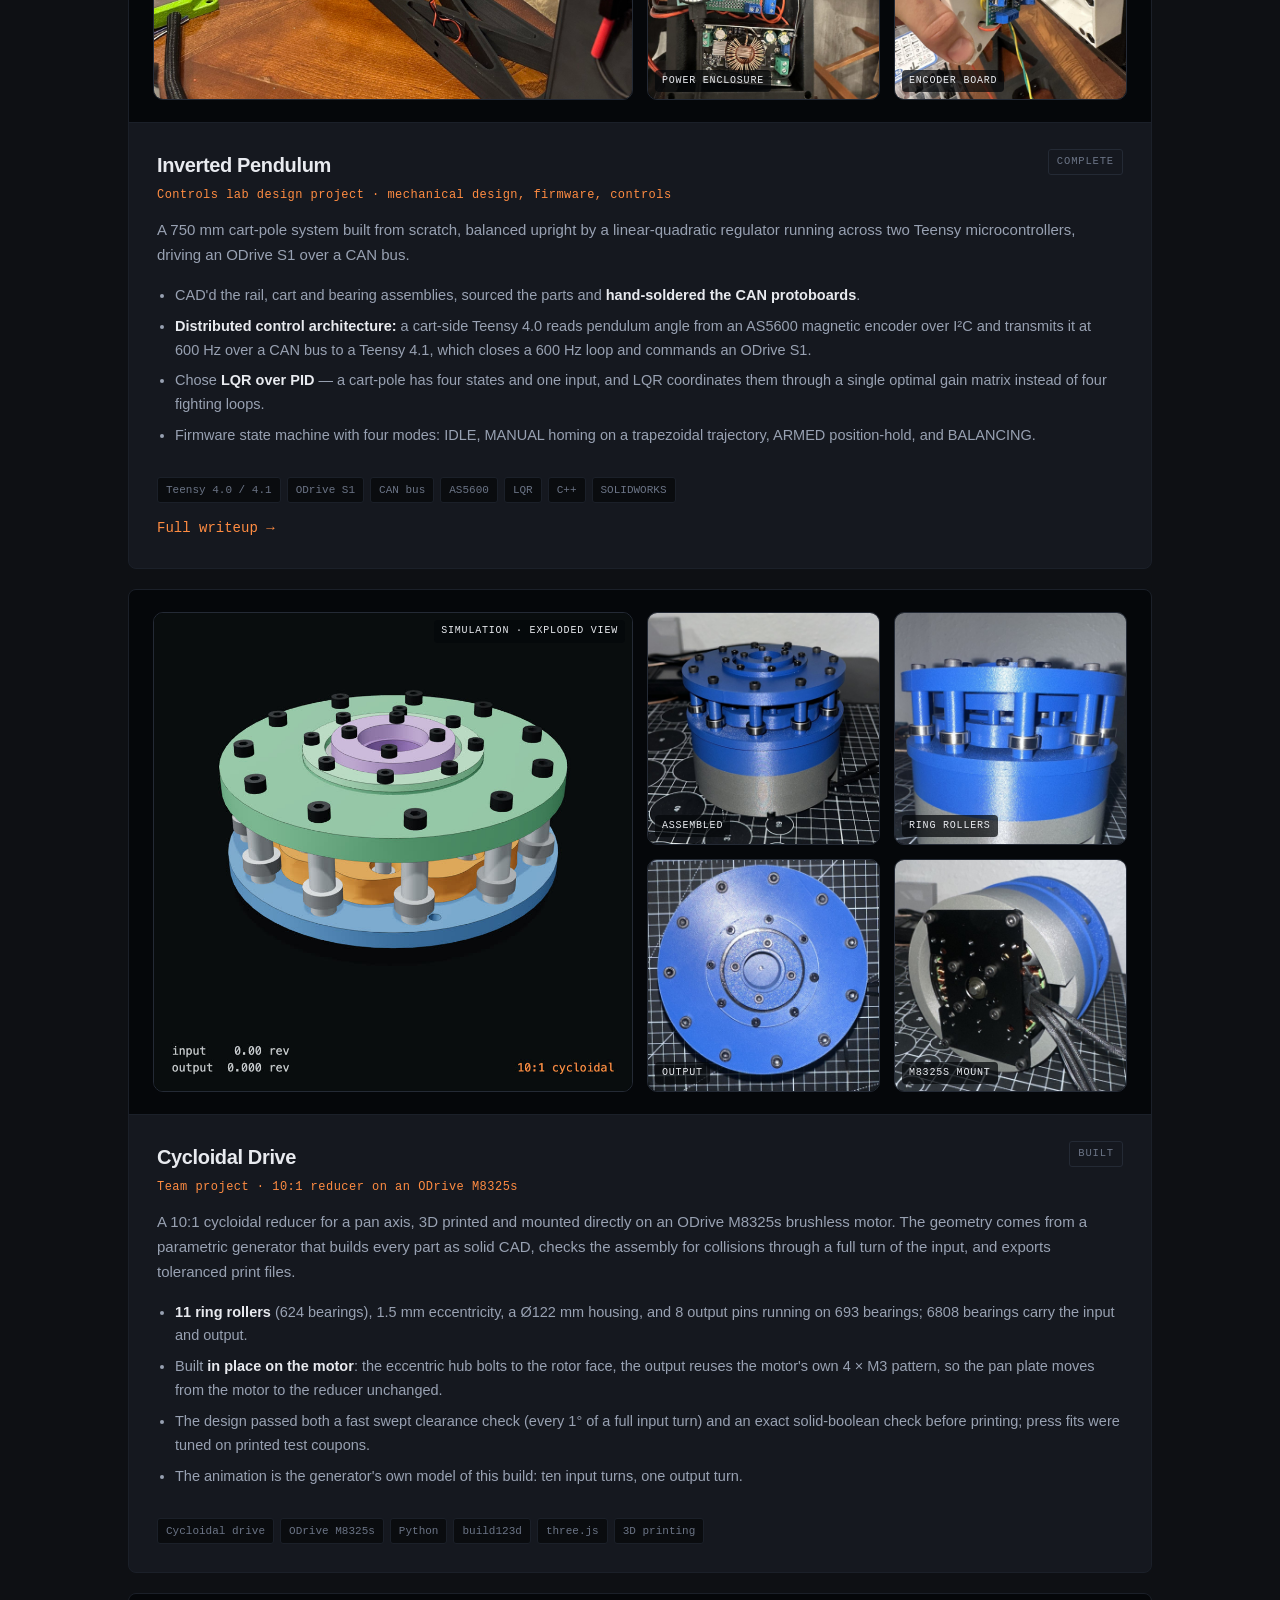
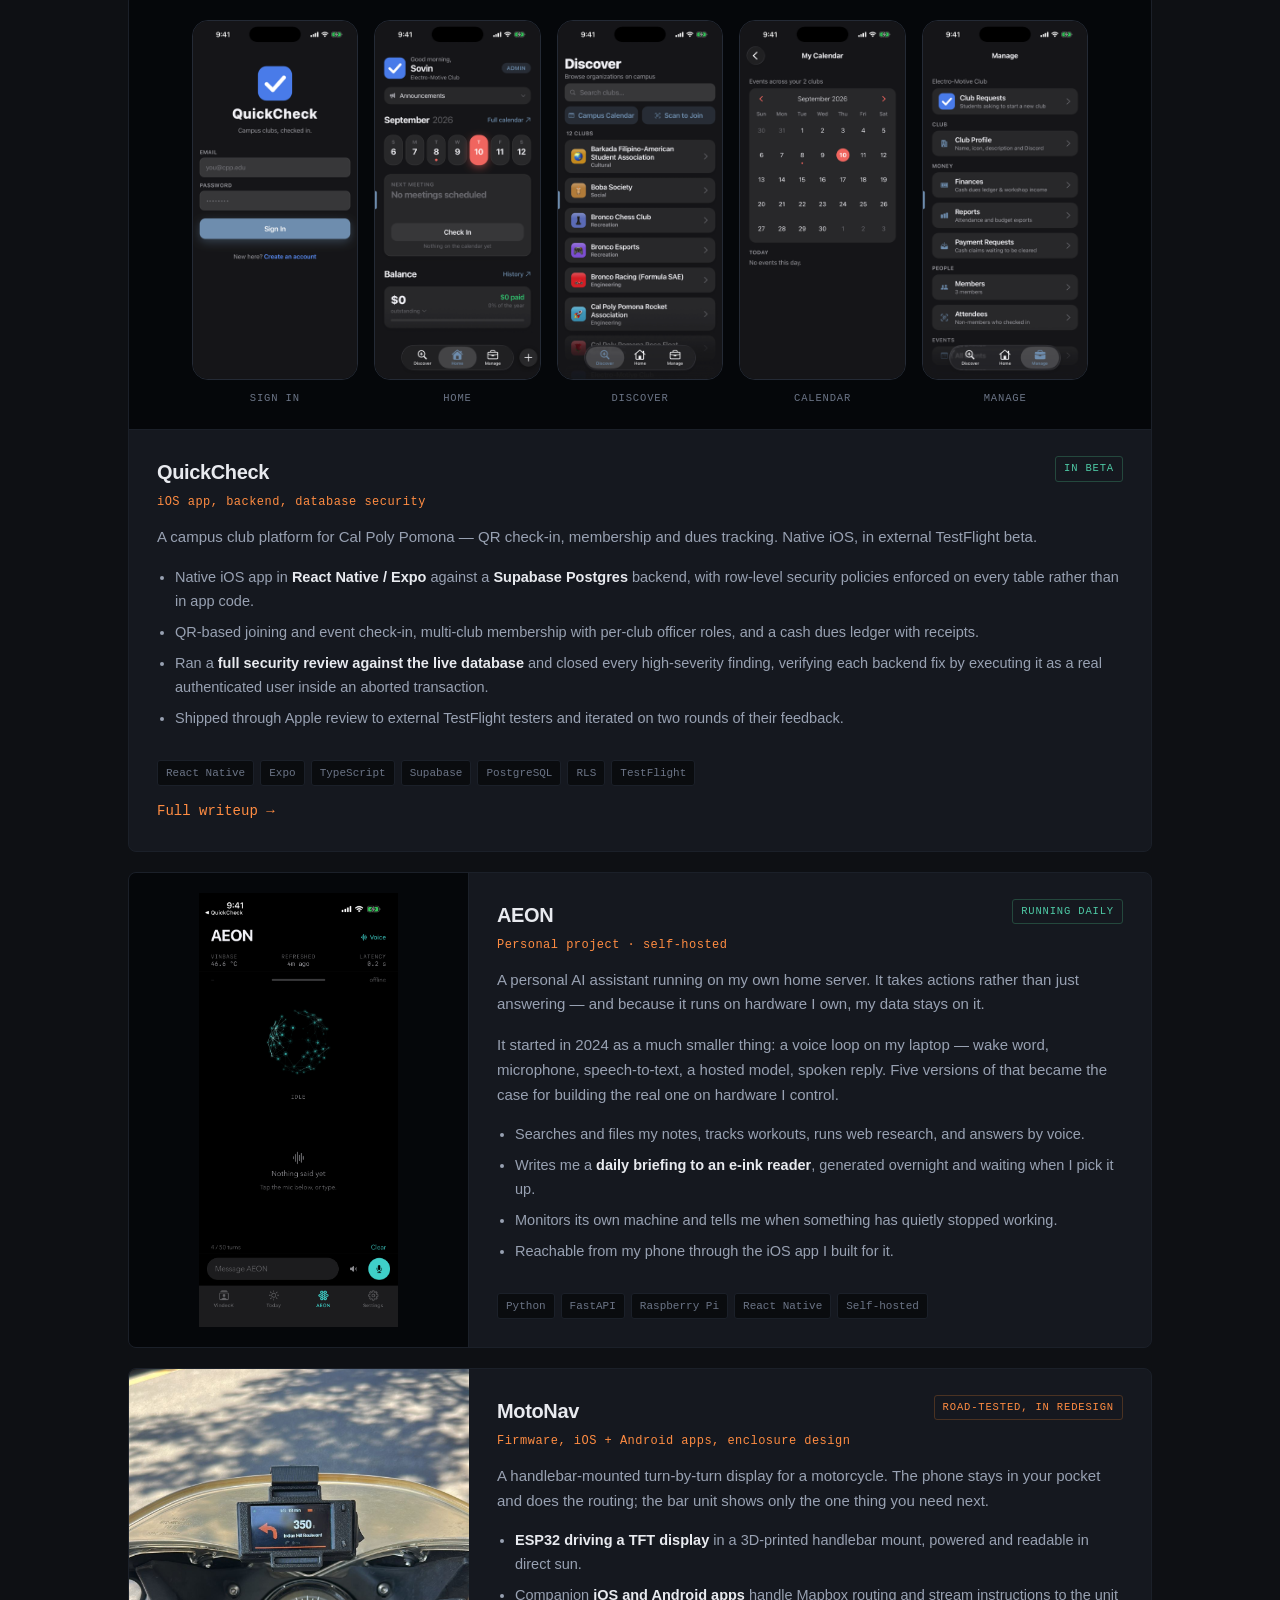
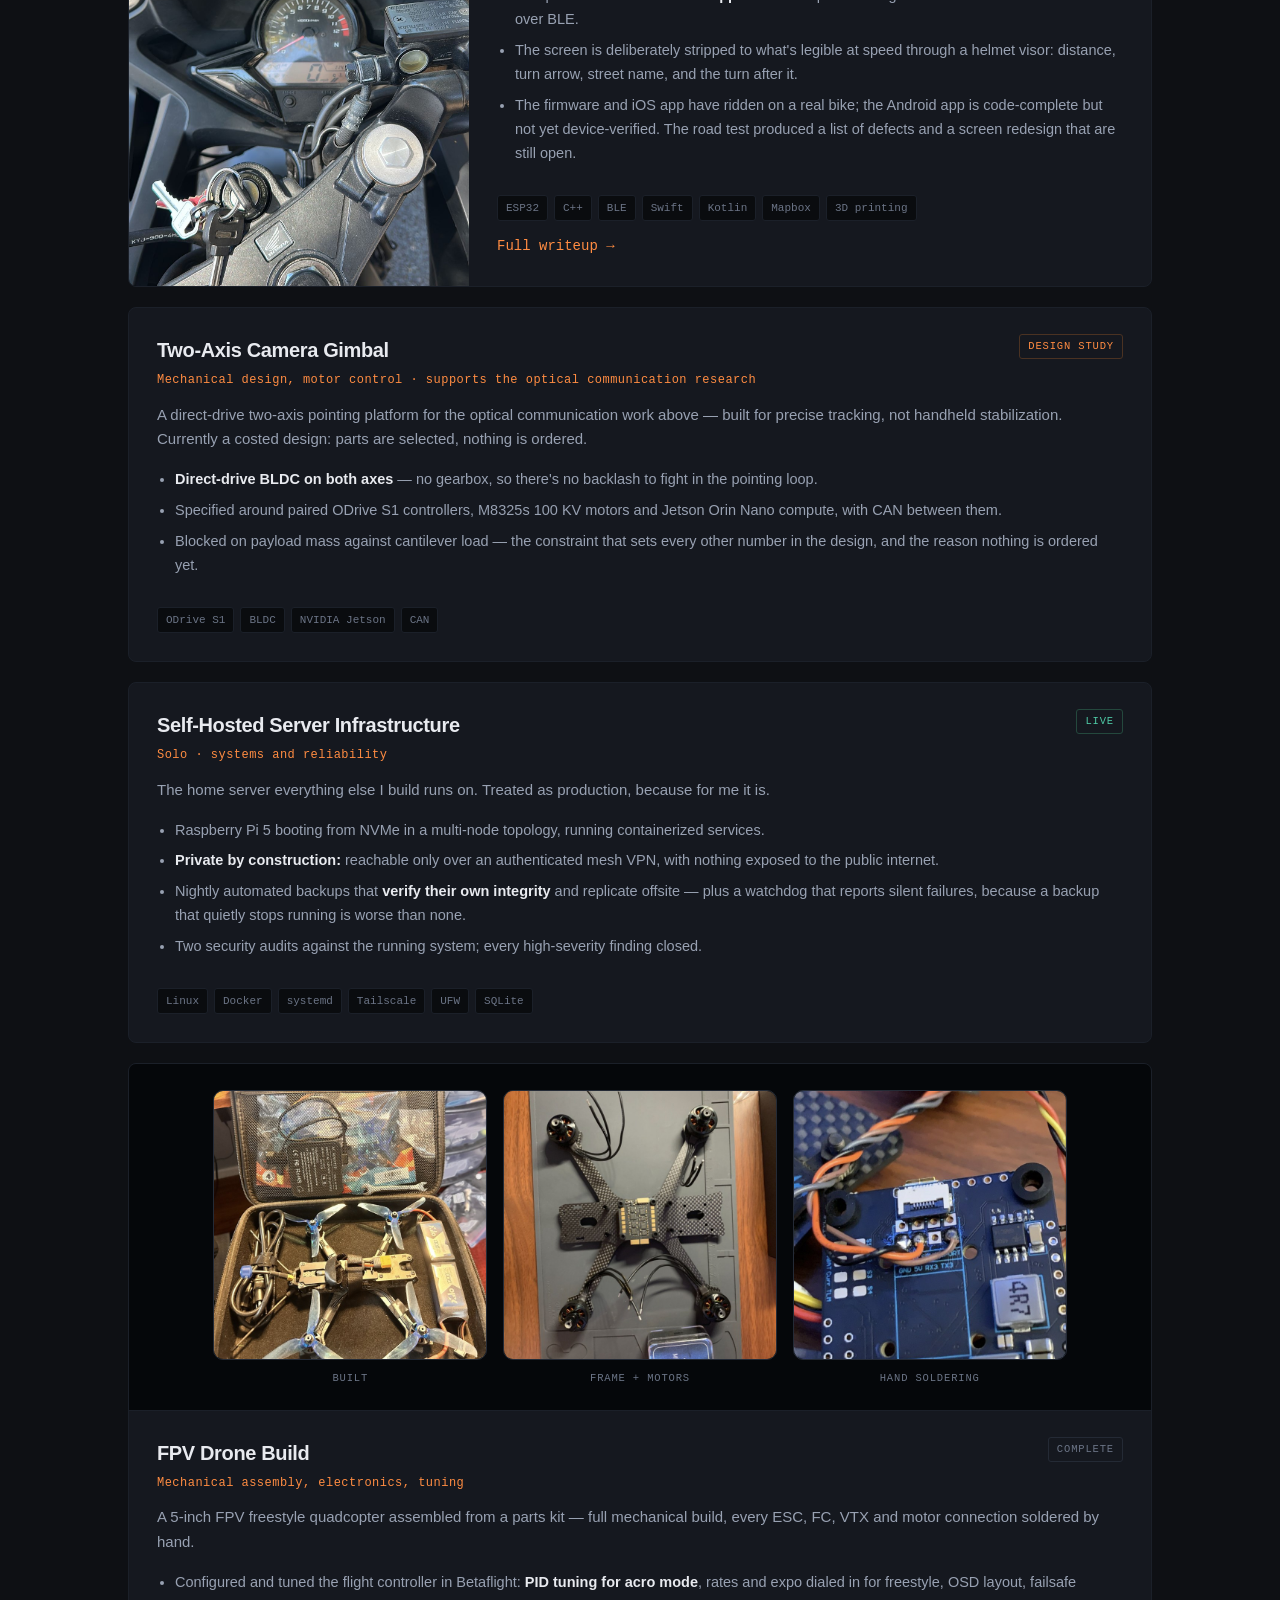
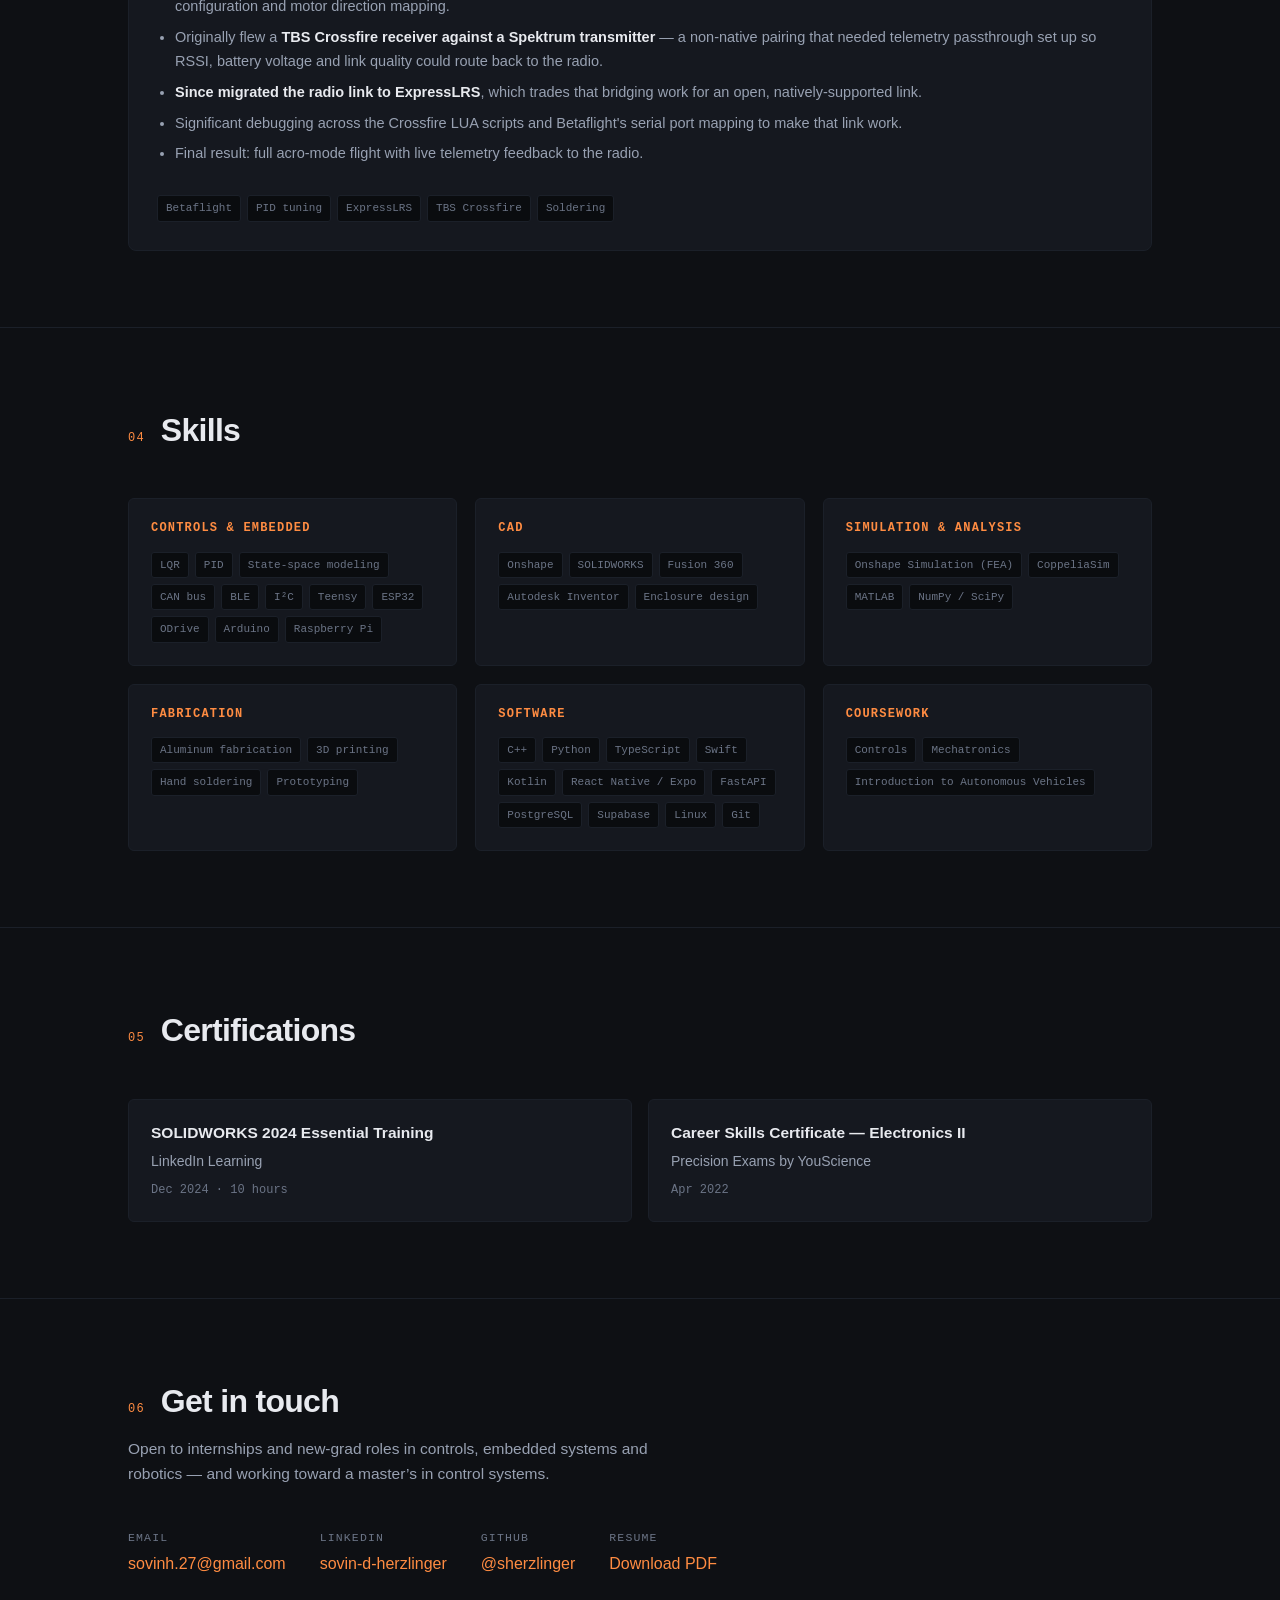
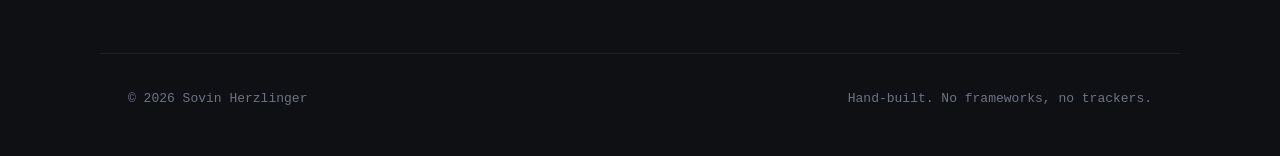
==== commit c203d70b: "Pendulum card: build photo gallery (cart and pole, ODrive S1, power enclosure, encoder board) Reuses" ====
--- a/index.html
+++ b/index.html
@@ -16,7 +16,7 @@
 <meta name="twitter:title" content="Sovin Herzlinger — Controls &amp; Embedded Engineering">
 <meta name="twitter:description" content="Distributed control systems, embedded hardware, and the software that drives them.">
 <meta name="twitter:image" content="https://sherzlinger.github.io/assets/img/og.png">
-<link rel="stylesheet" href="assets/style.css">
+<link rel="stylesheet" href="assets/style.css?v=2">
 <link rel="icon" href="data:image/svg+xml,<svg xmlns='http://www.w3.org/2000/svg' viewBox='0 0 32 32'><rect width='32' height='32' rx='6' fill='%230e1014'/><text y='23' x='16' text-anchor='middle' font-size='19' font-family='monospace' fill='%23ff8c42'>S</text></svg>">
 </head>
 <body>
@@ -141,8 +141,8 @@
     <div class="proj-list">
 
       <!-- 1. PENDULUM -->
-      <article class="proj">
-        <div class="proj-media"><img src="assets/img/pendulum.jpg?v=4" alt="The inverted pendulum rig: a linear rail with a belt-driven cart on a 3D-printed truss base, wired to the motor and encoder"></div>
+      <article class="proj gallery-card">
+        <div class="build-media"><figure class="sim"><img src="assets/img/pendulum.jpg?v=4" alt="The inverted pendulum rig: a linear rail with a belt-driven cart on a 3D-printed truss base, wired to the motor and encoder"><figcaption>The rig</figcaption></figure><div class="build-photos"><a href="assets/img/pendulum-rig.jpg" target="_blank" rel="noopener"><figure><img src="assets/img/pendulum-rig.jpg" alt="The belt-driven cart on its linear rails, with the carbon-fiber pendulum rod hanging from the cart above the 3D-printed truss base" loading="lazy"><figcaption>Cart and pole</figcaption></figure></a><a href="assets/img/pendulum-odrive.jpg" target="_blank" rel="noopener"><figure><img src="assets/img/pendulum-odrive.jpg" alt="ODrive S1 motor controller mounted on the rig's printed frame, with its wiring" loading="lazy"><figcaption>ODrive S1</figcaption></figure></a><a href="assets/img/pendulum-control-box.jpg" target="_blank" rel="noopener"><figure><img src="assets/img/pendulum-control-box.jpg" alt="Open printed enclosure holding a perfboard with screw terminals and a DC-DC converter module" loading="lazy"><figcaption>Power enclosure</figcaption></figure></a><a href="assets/img/pendulum-sensor-node.jpg" target="_blank" rel="noopener"><figure><img src="assets/img/pendulum-sensor-node.jpg" alt="A hand holding a printed bracket with a perfboard and screw terminals, wired to the pendulum's angle encoder on the cart" loading="lazy"><figcaption>Encoder board</figcaption></figure></a></div></div>
         <div class="proj-body">
           <div class="proj-top">
             <h3>Inverted Pendulum</h3>
--- a/assets/style.css
+++ b/assets/style.css
@@ -322,7 +322,7 @@
   padding: 22px 24px; background: #05070a; border-bottom: 1px solid var(--line-soft);
 }
 .build-media figure { margin: 0; position: relative; }
-.build-media .sim video {
+.build-media .sim video, .build-media .sim img {
   display: block; width: 100%; aspect-ratio: 1; object-fit: cover;
   border-radius: 10px; border: 1px solid var(--line); background: #0a0c0f;
 }
@@ -343,3 +343,18 @@
   .build-media { grid-template-columns: 1fr; padding: 16px; gap: 10px; }
   .build-photos { gap: 10px; }
 }
+
+/* Article photo grid: portrait build photos, four across, two on a phone */
+.photo-grid { display: grid; grid-template-columns: repeat(4, 1fr); gap: 12px; margin: 6px 0 8px; }
+.photo-grid a { display: block; min-width: 0; }
+.photo-grid figure { margin: 0; }
+.photo-grid img {
+  display: block; width: 100%; aspect-ratio: 3/4; object-fit: cover;
+  border-radius: 8px; border: 1px solid var(--line); transition: border-color .15s;
+}
+.photo-grid a:hover img { border-color: var(--accent); }
+.photo-grid figcaption {
+  margin-top: 7px; font-family: var(--mono); font-size: 10.5px;
+  letter-spacing: .08em; text-transform: uppercase; color: var(--text-mute);
+}
+@media (max-width: 640px) { .photo-grid { grid-template-columns: 1fr 1fr; } }
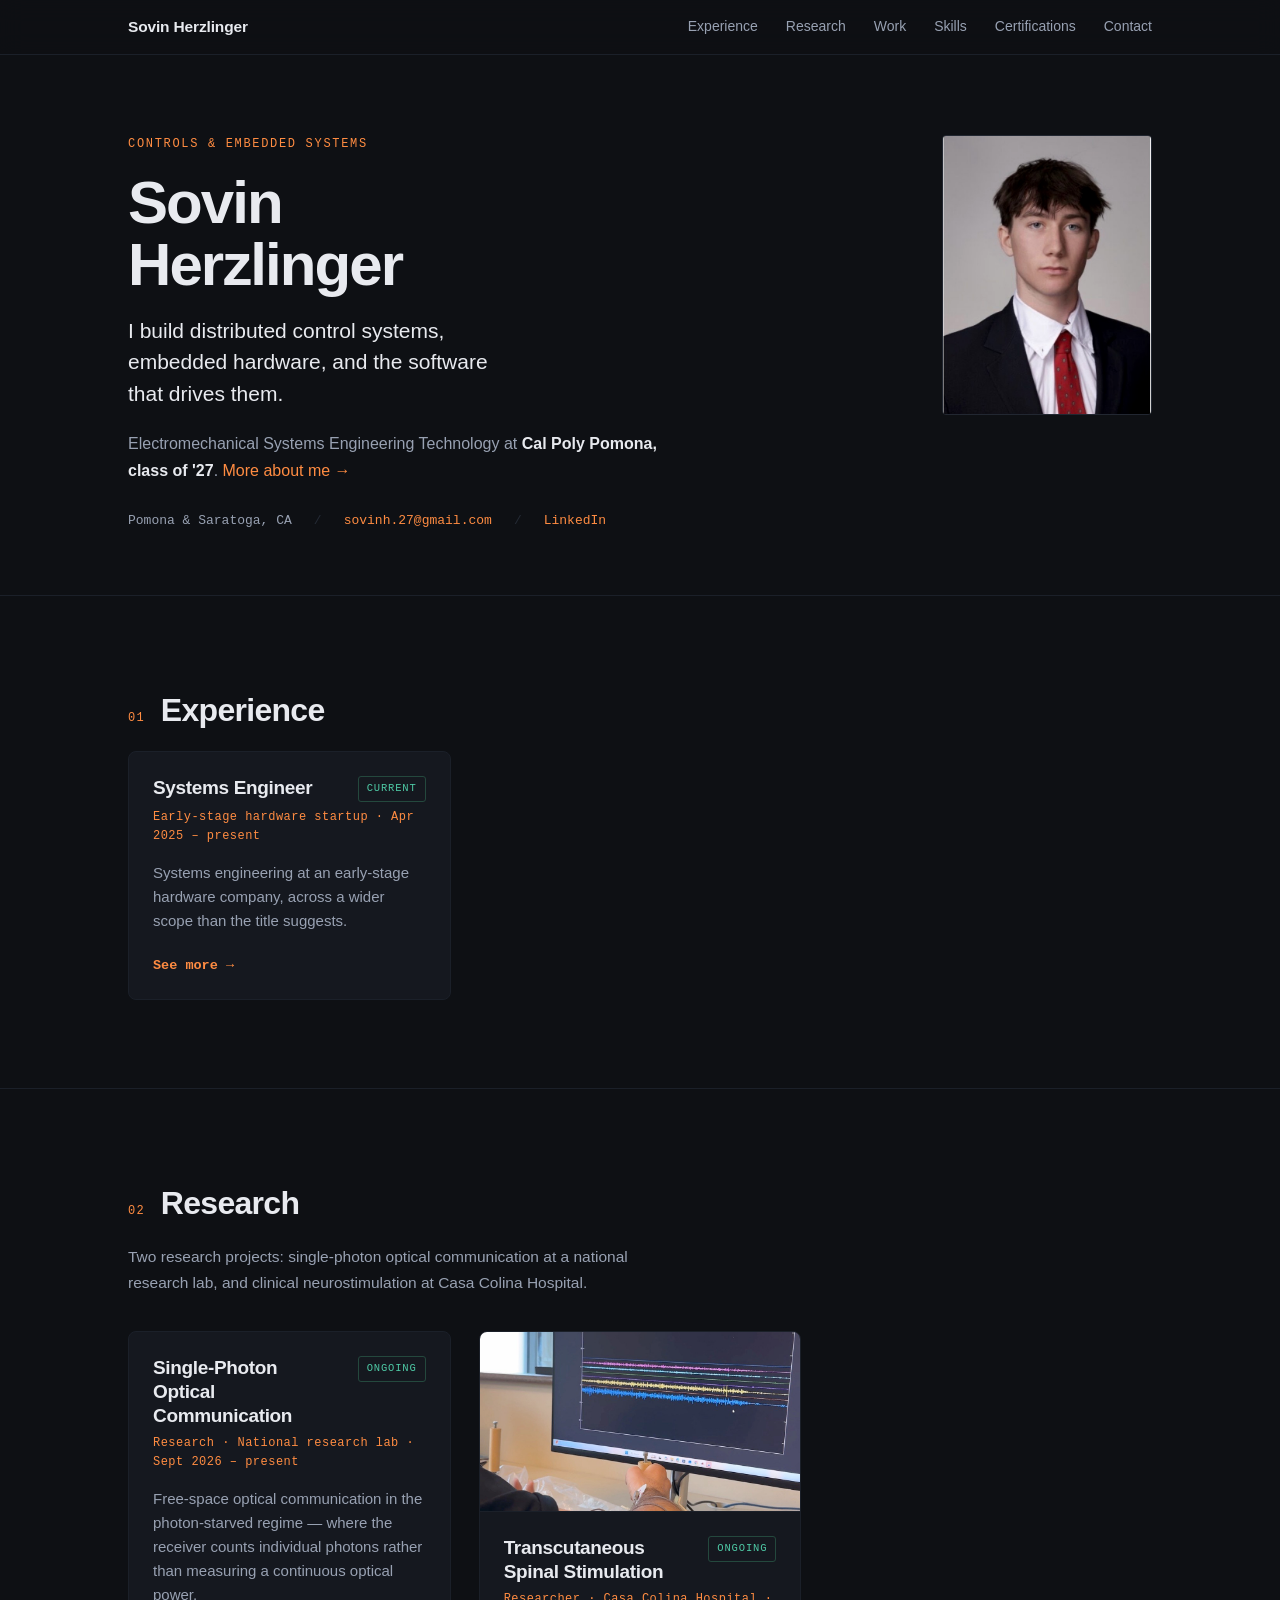
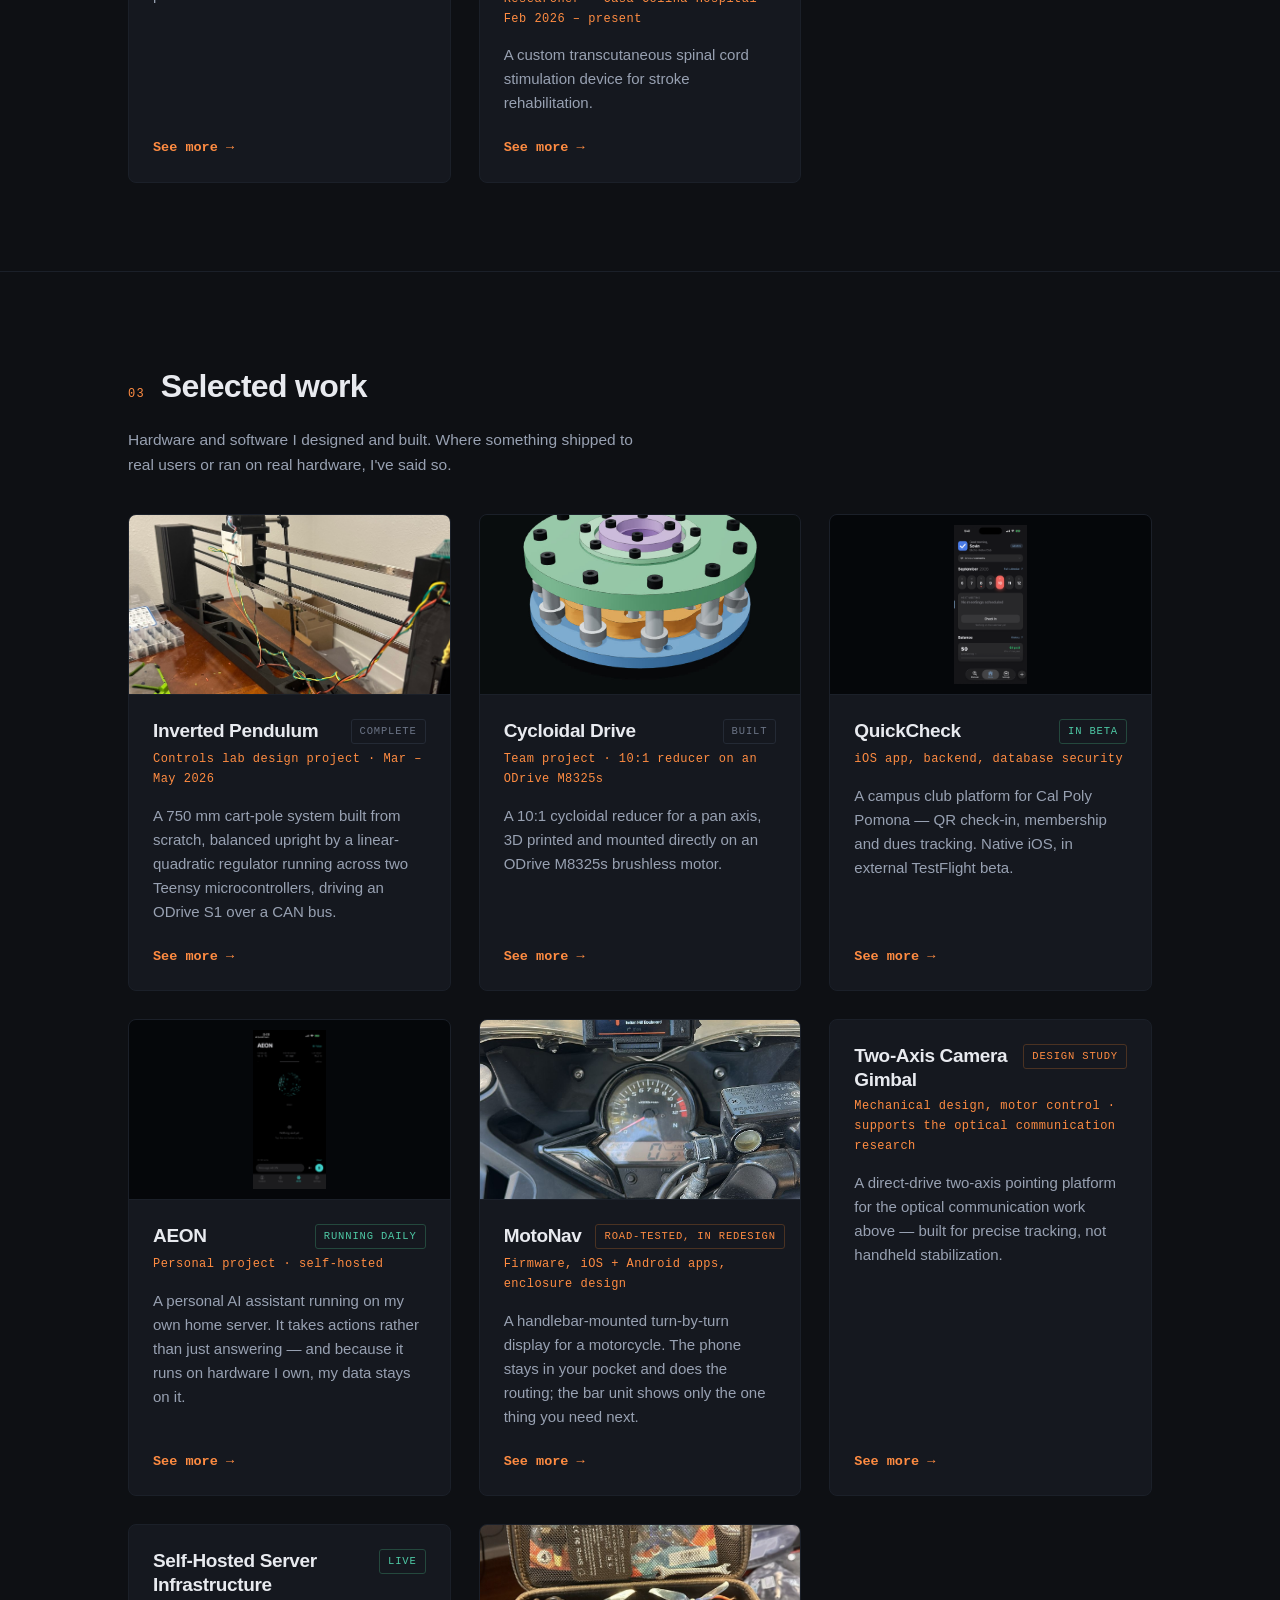
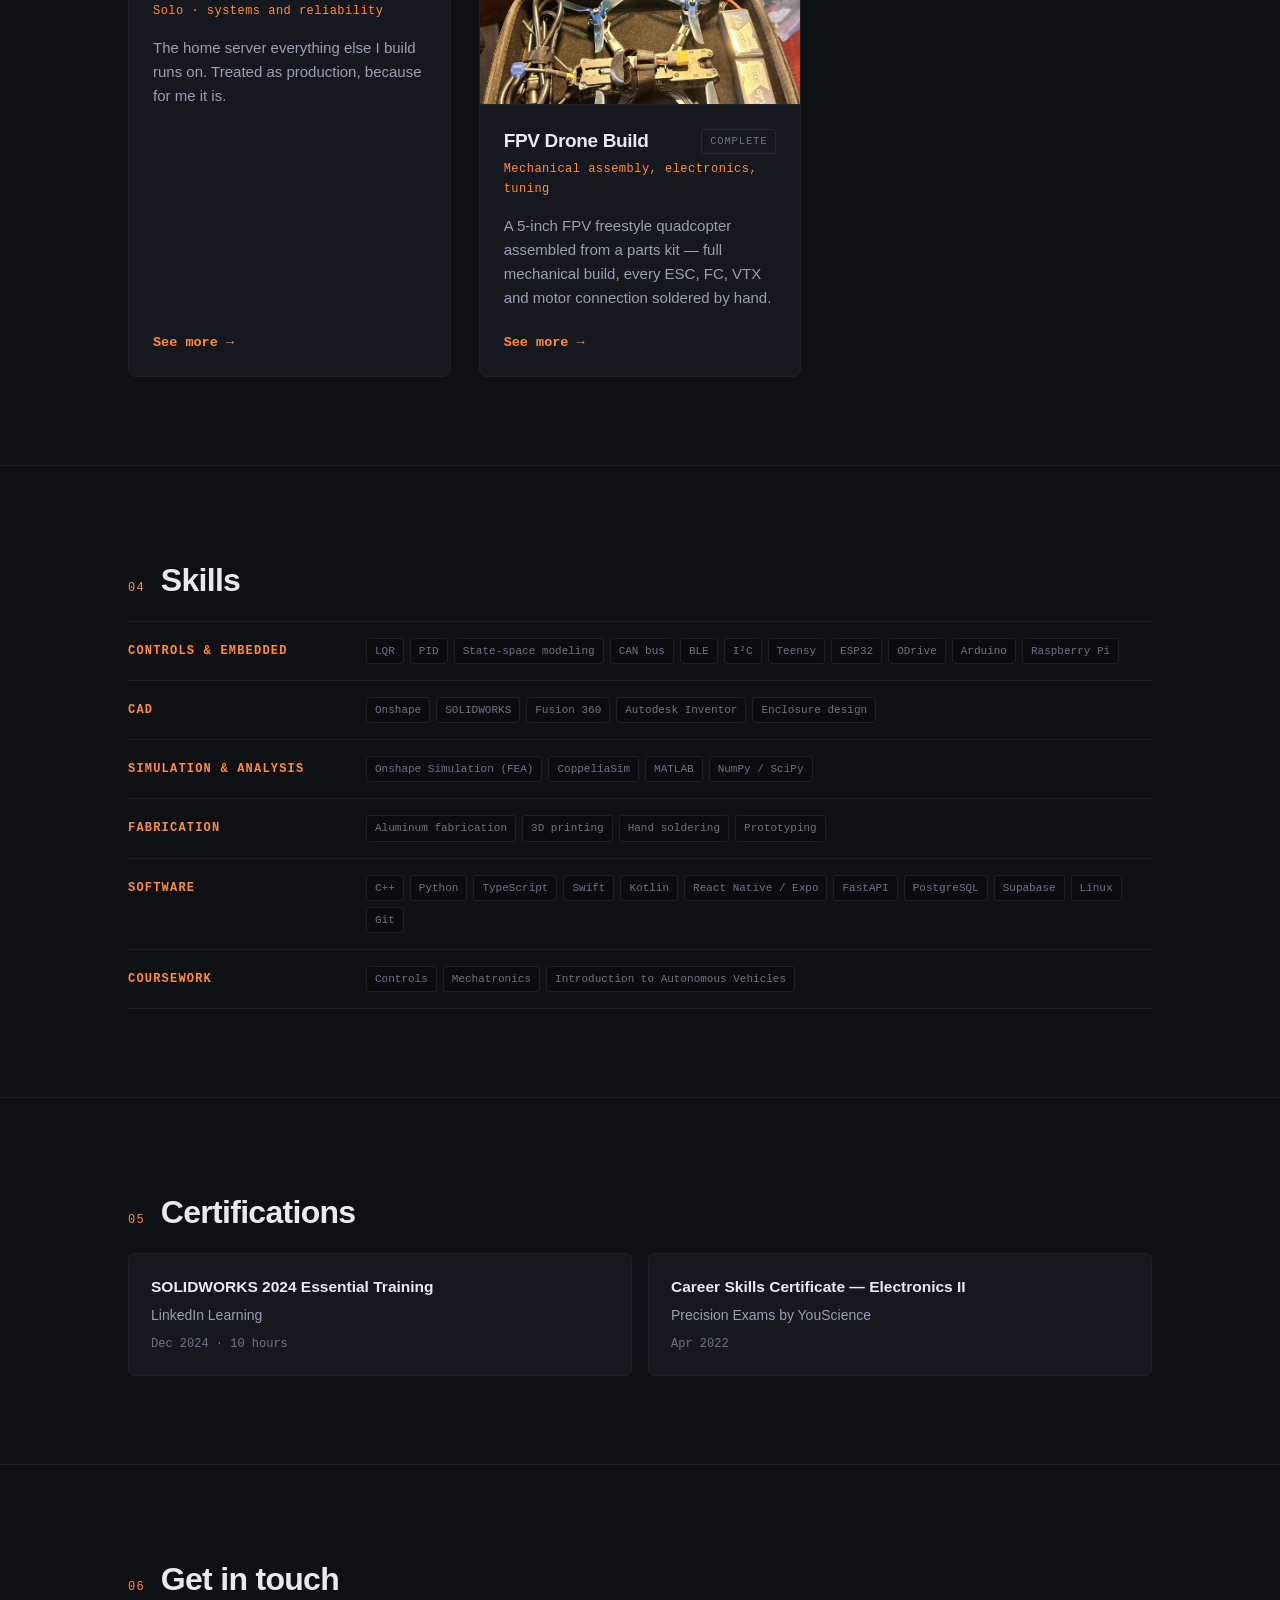
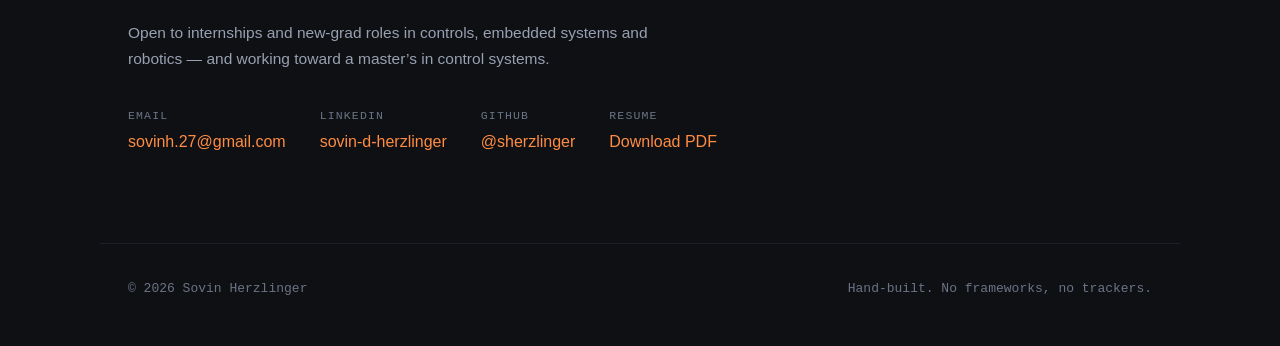
==== commit f1839ff2: "Home page: short summary cards with See more links; detail moves to per-project pages Co-Authored-By" ====
--- a/index.html
+++ b/index.html
@@ -16,7 +16,7 @@
 <meta name="twitter:title" content="Sovin Herzlinger — Controls &amp; Embedded Engineering">
 <meta name="twitter:description" content="Distributed control systems, embedded hardware, and the software that drives them.">
 <meta name="twitter:image" content="https://sherzlinger.github.io/assets/img/og.png">
-<link rel="stylesheet" href="assets/style.css?v=2">
+<link rel="stylesheet" href="assets/style.css?v=3">
 <link rel="icon" href="data:image/svg+xml,<svg xmlns='http://www.w3.org/2000/svg' viewBox='0 0 32 32'><rect width='32' height='32' rx='6' fill='%230e1014'/><text y='23' x='16' text-anchor='middle' font-size='19' font-family='monospace' fill='%23ff8c42'>S</text></svg>">
 </head>
 <body>
@@ -39,7 +39,7 @@
       <p class="eyebrow">Controls &amp; Embedded Systems</p>
       <h1>Sovin<br>Herzlinger</h1>
       <p class="tagline">I build distributed control systems, embedded hardware, and the software that drives them.</p>
-      <p class="lede">Electromechanical Systems Engineering Technology at <strong>Cal Poly Pomona, class of '27</strong>. My work runs the full stack of a physical system — CAD and fabrication, motor control and CAN bus firmware, the control law on top, and the mobile and server software that makes it usable. Most of what's below I designed, soldered, wrote and debugged myself.</p>
+      <p class="lede">Electromechanical Systems Engineering Technology at <strong>Cal Poly Pomona, class of '27</strong>. <a href="projects/about.html">More about me &rarr;</a></p>
       <div class="meta-row">
         <span>Pomona &amp; Saratoga, CA</span><span class="sep">/</span>
         <a class="eml" href="#" data-e="moc.liamg@72.hnivos">sovinh.27 [at] gmail [dot] com</a><span class="sep">/</span>
@@ -58,25 +58,14 @@
   <div class="wrap">
     <div class="sec-head"><span class="sec-num">01</span><h2>Experience</h2></div>
     <p class="sec-sub"></p>
-    <div class="proj-list">
-      <article class="proj noimg">
-        <div class="proj-body">
-          <div class="proj-top">
-            <h3>Systems Engineer</h3>
-            <span class="tag live">Current</span>
-          </div>
+    <div class="sum-grid">
+      <article class="sum" id="startup">
+        
+        <div class="sum-body">
+          <div class="proj-top"><h3>Systems Engineer</h3><span class="tag live">Current</span></div>
           <p class="proj-role">Early-stage hardware startup &middot; Apr 2025 &ndash; present</p>
-          <p class="desc">Systems engineering at an early-stage hardware company, across a wider scope than the title suggests.</p>
-          <ul>
-            <li>Designed and prototyped a device from the ground up &mdash; mechanical design, fabrication, firmware and software.</li>
-            <li>Built out the engineering lab from scratch.</li>
-            <li>Contributed to core product research and development.</li>
-            <li>Collaborated with a small team of professional engineers.</li>
-          </ul>
-          <div class="stack">
-            <span class="chip">Mechanical design</span><span class="chip">Fabrication</span>
-            <span class="chip">Firmware</span><span class="chip">Prototyping</span>
-          </div>
+          <p class="sum-text">Systems engineering at an early-stage hardware company, across a wider scope than the title suggests.</p>
+          <a class="more" href="projects/systems-engineer.html" aria-label="See more: Systems Engineer">See more &rarr;</a>
         </div>
       </article>
     </div>
@@ -87,46 +76,23 @@
   <div class="wrap">
     <div class="sec-head"><span class="sec-num">02</span><h2>Research</h2></div>
     <p class="sec-sub">Two research projects: single-photon optical communication at a national research lab, and clinical neurostimulation at Casa Colina Hospital.</p>
-    <div class="proj-list">
-      <article class="proj noimg">
-        <div class="proj-body">
-          <div class="proj-top">
-            <h3>Single-Photon Optical Communication</h3>
-            <span class="tag live">Ongoing</span>
-          </div>
+    <div class="sum-grid">
+      <article class="sum" id="optical">
+        
+        <div class="sum-body">
+          <div class="proj-top"><h3>Single-Photon Optical Communication</h3><span class="tag live">Ongoing</span></div>
           <p class="proj-role">Research &middot; National research lab &middot; Sept 2026 &ndash; present</p>
-          <p class="desc">Free-space optical communication in the photon-starved regime &mdash; where the receiver counts individual photons rather than measuring a continuous optical power. Detecting single photons is what makes an optical link work across distances and power budgets where a conventional receiver would see nothing at all, which is why it underpins deep-space optical communication.</p>
-          <ul>
-            <li>Optical links at this sensitivity live or die on <strong>pointing</strong>: the beam is narrow enough that holding the terminal on target is as much of the problem as the detector is.</li>
-            <li>That constraint is what the two-axis gimbal below is being built for &mdash; a direct-drive pointing platform with no gearbox backlash in the loop.</li>
-          </ul>
-          <div class="stack">
-            <span class="chip">Photonics</span><span class="chip">Free-space optics</span>
-            <span class="chip">Single-photon detection</span><span class="chip">Precision pointing</span>
-          </div>
-        </div>
-      </article>
-
-      <article class="proj">
-        <div class="proj-media"><video src="assets/img/research.mp4" poster="assets/img/research.jpg?v=4" autoplay loop muted playsinline preload="metadata" aria-label="Surface electrodes on a forearm wired to a custom electrode array, with six channels of live EMG on the monitor above"></video></div>
-        <div class="proj-body">
-          <div class="proj-top">
-            <h3>Transcutaneous Spinal Stimulation</h3>
-            <span class="tag live">Ongoing</span>
-          </div>
+          <p class="sum-text">Free-space optical communication in the photon-starved regime &mdash; where the receiver counts individual photons rather than measuring a continuous optical power.</p>
+          <a class="more" href="projects/optical-communication.html" aria-label="See more: Single-Photon Optical Communication">See more &rarr;</a>
+        </div>
+      </article>
+      <article class="sum has-img" id="stimulation">
+        <div class="sum-media"><img src="assets/img/research.jpg?v=4" alt="Surface electrodes on a forearm wired to a custom electrode array, with six channels of live EMG on the monitor above" loading="lazy"></div>
+        <div class="sum-body">
+          <div class="proj-top"><h3>Transcutaneous Spinal Stimulation</h3><span class="tag live">Ongoing</span></div>
           <p class="proj-role">Researcher &middot; Casa Colina Hospital &middot; Feb 2026 &ndash; present</p>
-          <p class="desc">A custom transcutaneous spinal cord stimulation device for stroke rehabilitation. When a stroke disrupts signaling between the motor cortex and the spinal cord, some neural drive often survives but is too weak to move the muscle. The device aims to detect that residual impulse, amplify it, and re-emit stimulation directly to the muscle — closing the loop the injury broke, and promoting neural pathway regrowth through repetition.</p>
-          <ul>
-            <li>Assemble and calibrate the device, diagnosing and resolving hardware faults alongside a PhD researcher.</li>
-            <li>Rebuilt and improved a custom <strong>isometric strength-testing rig</strong> that synchronizes force sensors and linear encoders with a <strong>7-channel EMG through a DAQ</strong>, so muscle activation can be cross-referenced against force output across seven muscle groups.</li>
-            <li>Support experiments <strong>varying pulse duration, period and amplitude</strong> to find stimulation parameters that recruit muscle reliably without overwhelming the recorded signal.</li>
-            <li>Work on <strong>device performance and data quality</strong> — surface EMG at these amplitudes sits close to its own noise floor, and the stimulation artifact is orders of magnitude larger than the signal you are trying to recover.</li>
-            <li>Preparing for <strong>clinical patient trials at Casa Colina, summer 2027</strong>.</li>
-          </ul>
-          <div class="stack">
-            <span class="chip">Surface EMG</span><span class="chip">Neurostimulation</span>
-            <span class="chip">Signal acquisition</span><span class="chip">Instrumentation</span><span class="chip">Calibration</span>
-          </div>
+          <p class="sum-text">A custom transcutaneous spinal cord stimulation device for stroke rehabilitation.</p>
+          <a class="more" href="projects/spinal-stimulation.html" aria-label="See more: Transcutaneous Spinal Stimulation">See more &rarr;</a>
         </div>
       </article>
     </div>
@@ -137,194 +103,80 @@
   <div class="wrap">
     <div class="sec-head"><span class="sec-num">03</span><h2>Selected work</h2></div>
     <p class="sec-sub">Hardware and software I designed and built. Where something shipped to real users or ran on real hardware, I've said so.</p>
-
-    <div class="proj-list">
-
-      <!-- 1. PENDULUM -->
-      <article class="proj gallery-card">
-        <div class="build-media"><figure class="sim"><img src="assets/img/pendulum.jpg?v=4" alt="The inverted pendulum rig: a linear rail with a belt-driven cart on a 3D-printed truss base, wired to the motor and encoder"><figcaption>The rig</figcaption></figure><div class="build-photos"><a href="assets/img/pendulum-rig.jpg" target="_blank" rel="noopener"><figure><img src="assets/img/pendulum-rig.jpg" alt="The belt-driven cart on its linear rails, with the carbon-fiber pendulum rod hanging from the cart above the 3D-printed truss base" loading="lazy"><figcaption>Cart and pole</figcaption></figure></a><a href="assets/img/pendulum-odrive.jpg" target="_blank" rel="noopener"><figure><img src="assets/img/pendulum-odrive.jpg" alt="ODrive S1 motor controller mounted on the rig's printed frame, with its wiring" loading="lazy"><figcaption>ODrive S1</figcaption></figure></a><a href="assets/img/pendulum-control-box.jpg" target="_blank" rel="noopener"><figure><img src="assets/img/pendulum-control-box.jpg" alt="Open printed enclosure holding a perfboard with screw terminals and a DC-DC converter module" loading="lazy"><figcaption>Power enclosure</figcaption></figure></a><a href="assets/img/pendulum-sensor-node.jpg" target="_blank" rel="noopener"><figure><img src="assets/img/pendulum-sensor-node.jpg" alt="A hand holding a printed bracket with a perfboard and screw terminals, wired to the pendulum's angle encoder on the cart" loading="lazy"><figcaption>Encoder board</figcaption></figure></a></div></div>
-        <div class="proj-body">
-          <div class="proj-top">
-            <h3>Inverted Pendulum</h3>
-            <span class="tag">Complete</span>
-          </div>
-          <p class="proj-role">Controls lab design project &middot; mechanical design, firmware, controls</p>
-          <p class="desc">A 750&nbsp;mm cart-pole system built from scratch, balanced upright by a linear-quadratic regulator running across two Teensy microcontrollers, driving an ODrive S1 over a CAN bus.</p>
-          <ul>
-            <li>CAD'd the rail, cart and bearing assemblies, sourced the parts and <strong>hand-soldered the CAN protoboards</strong>.</li>
-            <li><strong>Distributed control architecture:</strong> a cart-side Teensy 4.0 reads pendulum angle from an AS5600 magnetic encoder over I²C and transmits it at 600&nbsp;Hz over a CAN bus to a Teensy 4.1, which closes a 600&nbsp;Hz loop and commands an ODrive S1.</li>
-            <li>Chose <strong>LQR over PID</strong> — a cart-pole has four states and one input, and LQR coordinates them through a single optimal gain matrix instead of four fighting loops.</li>
-            <li>Firmware state machine with four modes: IDLE, MANUAL homing on a trapezoidal trajectory, ARMED position-hold, and BALANCING.</li>
-          </ul>
-          <div class="stack">
-            <span class="chip">Teensy 4.0 / 4.1</span><span class="chip">ODrive S1</span><span class="chip">CAN bus</span>
-            <span class="chip">AS5600</span><span class="chip">LQR</span><span class="chip">C++</span><span class="chip">SOLIDWORKS</span>
-          </div>
-          <div class="proj-links"><a href="projects/inverted-pendulum.html">Full writeup &rarr;</a></div>
-        </div>
-      </article>
-
-      <!-- 1b. CYCLOIDAL DRIVE -->
-      <article class="proj gallery-card">
-        <div class="build-media"><figure class="sim"><video src="assets/img/cycloid-sim.mp4?v=2" poster="assets/img/cycloid-sim.jpg?v=2" autoplay loop muted playsinline preload="metadata" aria-label="Simulation of the 10:1 cycloidal reducer: the cycloid disc wobbles on the eccentric input while the output turns once for every ten input turns, then the assembly explodes into its parts and closes back up"></video><figcaption>Simulation &middot; exploded view</figcaption></figure><div class="build-photos"><a href="assets/img/cycloid-assembled.jpg?v=2" target="_blank" rel="noopener"><figure><img src="assets/img/cycloid-assembled.jpg?v=2" alt="The printed cycloidal reducer assembled on top of the motor, with the ring-roller bearings visible between the base and the top plate" loading="lazy"><figcaption>Assembled</figcaption></figure></a><a href="assets/img/cycloid-rollers.jpg?v=2" target="_blank" rel="noopener"><figure><img src="assets/img/cycloid-rollers.jpg?v=2" alt="Close-up of the ring-roller stacks: bearings on printed spacers around the cycloid disc" loading="lazy"><figcaption>Ring rollers</figcaption></figure></a><a href="assets/img/cycloid-top.jpg?v=2" target="_blank" rel="noopener"><figure><img src="assets/img/cycloid-top.jpg?v=2" alt="Top view of the reducer's output, with the bearing cap and the output plate's screw pattern" loading="lazy"><figcaption>Output</figcaption></figure></a><a href="assets/img/cycloid-motor.jpg?v=2" target="_blank" rel="noopener"><figure><img src="assets/img/cycloid-motor.jpg?v=2" alt="Underside of the reducer showing the ODrive M8325s motor and its mounting plate" loading="lazy"><figcaption>M8325s mount</figcaption></figure></a></div></div>
-        <div class="proj-body">
-          <div class="proj-top">
-            <h3>Cycloidal Drive</h3>
-            <span class="tag">Built</span>
-          </div>
+    <div class="sum-grid">
+      <article class="sum has-img" id="pendulum">
+        <div class="sum-media"><img src="assets/img/pendulum.jpg?v=4" alt="The inverted pendulum rig: a linear rail with a belt-driven cart on a 3D-printed truss base, wired to the motor and encoder" loading="lazy"></div>
+        <div class="sum-body">
+          <div class="proj-top"><h3>Inverted Pendulum</h3><span class="tag">Complete</span></div>
+          <p class="proj-role">Controls lab design project &middot; Mar &ndash; May 2026</p>
+          <p class="sum-text">A 750&nbsp;mm cart-pole system built from scratch, balanced upright by a linear-quadratic regulator running across two Teensy microcontrollers, driving an ODrive S1 over a CAN bus.</p>
+          <a class="more" href="projects/inverted-pendulum.html" aria-label="See more: Inverted Pendulum">See more &rarr;</a>
+        </div>
+      </article>
+      <article class="sum has-img" id="cycloidal">
+        <div class="sum-media"><img src="assets/img/cycloid-sim.jpg?v=2" alt="Simulation of the 10:1 cycloidal reducer" loading="lazy"></div>
+        <div class="sum-body">
+          <div class="proj-top"><h3>Cycloidal Drive</h3><span class="tag">Built</span></div>
           <p class="proj-role">Team project &middot; 10:1 reducer on an ODrive M8325s</p>
-          <p class="desc">A 10:1 cycloidal reducer for a pan axis, 3D printed and mounted directly on an ODrive M8325s brushless motor. The geometry comes from a parametric generator that builds every part as solid CAD, checks the assembly for collisions through a full turn of the input, and exports toleranced print files.</p>
-          <ul>
-            <li><strong>11 ring rollers</strong> (624 bearings), 1.5&nbsp;mm eccentricity, a &Oslash;122&nbsp;mm housing, and 8 output pins running on 693 bearings; 6808 bearings carry the input and output.</li>
-            <li>Built <strong>in place on the motor</strong>: the eccentric hub bolts to the rotor face, the output reuses the motor's own 4 &times; M3 pattern, so the pan plate moves from the motor to the reducer unchanged.</li>
-            <li>The design passed both a fast swept clearance check (every 1&deg; of a full input turn) and an exact solid-boolean check before printing; press fits were tuned on printed test coupons.</li>
-            <li>The animation is the generator's own model of this build: ten input turns, one output turn.</li>
-          </ul>
-          <div class="stack">
-            <span class="chip">Cycloidal drive</span><span class="chip">ODrive M8325s</span><span class="chip">Python</span><span class="chip">build123d</span>
-            <span class="chip">three.js</span><span class="chip">3D printing</span>
-          </div>
-        </div>
-      </article>
-
-      <!-- 2. QUICKCHECK -->
-      <article class="proj gallery-card">
-        <div class="gallery"><figure><img src="assets/img/qc-login.png?v=3" alt="QuickCheck sign-in screen"><figcaption>Sign in</figcaption></figure><figure><img src="assets/img/qc-home.png?v=3" alt="QuickCheck home screen: greeting, admin badge, week calendar, check-in and balance"><figcaption>Home</figcaption></figure><figure><img src="assets/img/qc-discover.png?v=3" alt="QuickCheck discover screen for browsing campus clubs"><figcaption>Discover</figcaption></figure><figure><img src="assets/img/qc-calendar.png?v=3" alt="QuickCheck calendar showing events across a member's clubs"><figcaption>Calendar</figcaption></figure><figure><img src="assets/img/qc-manage.png?v=3" alt="QuickCheck manage screen with club requests, finances, reports and members"><figcaption>Manage</figcaption></figure></div>
-        <div class="proj-body">
-          <div class="proj-top">
-            <h3>QuickCheck</h3>
-            <span class="tag live">In beta</span>
-          </div>
+          <p class="sum-text">A 10:1 cycloidal reducer for a pan axis, 3D printed and mounted directly on an ODrive M8325s brushless motor.</p>
+          <a class="more" href="projects/cycloidal-drive.html" aria-label="See more: Cycloidal Drive">See more &rarr;</a>
+        </div>
+      </article>
+      <article class="sum has-img" id="quickcheck">
+        <div class="sum-media"><img class="contain" src="assets/img/qc-home.png?v=3" alt="QuickCheck home screen: greeting, admin badge, week calendar, check-in and balance" loading="lazy"></div>
+        <div class="sum-body">
+          <div class="proj-top"><h3>QuickCheck</h3><span class="tag live">In beta</span></div>
           <p class="proj-role">iOS app, backend, database security</p>
-          <p class="desc">A campus club platform for Cal Poly Pomona — QR check-in, membership and dues tracking. Native iOS, in external TestFlight beta.</p>
-          <ul>
-            <li>Native iOS app in <strong>React Native / Expo</strong> against a <strong>Supabase Postgres</strong> backend, with row-level security policies enforced on every table rather than in app code.</li>
-            <li>QR-based joining and event check-in, multi-club membership with per-club officer roles, and a cash dues ledger with receipts.</li>
-            <li>Ran a <strong>full security review against the live database</strong> and closed every high-severity finding, verifying each backend fix by executing it as a real authenticated user inside an aborted transaction.</li>
-            <li>Shipped through Apple review to external TestFlight testers and iterated on two rounds of their feedback.</li>
-          </ul>
-          <div class="stack">
-            <span class="chip">React Native</span><span class="chip">Expo</span><span class="chip">TypeScript</span>
-            <span class="chip">Supabase</span><span class="chip">PostgreSQL</span><span class="chip">RLS</span><span class="chip">TestFlight</span>
-          </div>
-          <div class="proj-links"><a href="projects/quickcheck.html">Full writeup &rarr;</a></div>
-        </div>
-      </article>
-
-      <!-- 3. AEON -->
-      <article class="proj">
-        <div class="proj-media shot"><img src="assets/img/aeon.png" alt="The AEON tab of my iOS app, showing live home-server telemetry, a particle orb and a voice input bar"></div>
-        <div class="proj-body">
-          <div class="proj-top">
-            <h3>AEON</h3>
-            <span class="tag live">Running daily</span>
-          </div>
+          <p class="sum-text">A campus club platform for Cal Poly Pomona &mdash; QR check-in, membership and dues tracking. Native iOS, in external TestFlight beta.</p>
+          <a class="more" href="projects/quickcheck.html" aria-label="See more: QuickCheck">See more &rarr;</a>
+        </div>
+      </article>
+      <article class="sum has-img" id="aeon">
+        <div class="sum-media"><img class="contain" src="assets/img/aeon.png" alt="The AEON tab of my iOS app, showing live home-server telemetry, a particle orb and a voice input bar" loading="lazy"></div>
+        <div class="sum-body">
+          <div class="proj-top"><h3>AEON</h3><span class="tag live">Running daily</span></div>
           <p class="proj-role">Personal project &middot; self-hosted</p>
-          <p class="desc">A personal AI assistant running on my own home server. It takes actions rather than just answering &mdash; and because it runs on hardware I own, my data stays on it.</p>
-          <p class="desc">It started in 2024 as a much smaller thing: a voice loop on my laptop &mdash; wake word, microphone, speech-to-text, a hosted model, spoken reply. Five versions of that became the case for building the real one on hardware I control.</p>
-          <ul>
-            <li>Searches and files my notes, tracks workouts, runs web research, and answers by voice.</li>
-            <li>Writes me a <strong>daily briefing to an e-ink reader</strong>, generated overnight and waiting when I pick it up.</li>
-            <li>Monitors its own machine and tells me when something has quietly stopped working.</li>
-            <li>Reachable from my phone through the iOS app I built for it.</li>
-          </ul>
-          <div class="stack">
-            <span class="chip">Python</span><span class="chip">FastAPI</span><span class="chip">Raspberry Pi</span>
-            <span class="chip">React Native</span><span class="chip">Self-hosted</span>
-          </div>
-        </div>
-      </article>
-
-      <!-- 4. MOTONAV -->
-      <article class="proj">
-        <div class="proj-media"><img src="assets/img/motonav.jpg" alt="MotoNav display mounted on motorcycle handlebars showing a left turn in 350 feet onto Indian Hill Boulevard"></div>
-        <div class="proj-body">
-          <div class="proj-top">
-            <h3>MotoNav</h3>
-            <span class="tag wip">Road-tested, in redesign</span>
-          </div>
+          <p class="sum-text">A personal AI assistant running on my own home server. It takes actions rather than just answering &mdash; and because it runs on hardware I own, my data stays on it.</p>
+          <a class="more" href="projects/aeon.html" aria-label="See more: AEON">See more &rarr;</a>
+        </div>
+      </article>
+      <article class="sum has-img" id="motonav">
+        <div class="sum-media"><img src="assets/img/motonav.jpg" alt="MotoNav display mounted on motorcycle handlebars showing a left turn in 350 feet onto Indian Hill Boulevard" loading="lazy"></div>
+        <div class="sum-body">
+          <div class="proj-top"><h3>MotoNav</h3><span class="tag wip">Road-tested, in redesign</span></div>
           <p class="proj-role">Firmware, iOS + Android apps, enclosure design</p>
-          <p class="desc">A handlebar-mounted turn-by-turn display for a motorcycle. The phone stays in your pocket and does the routing; the bar unit shows only the one thing you need next.</p>
-          <ul>
-            <li><strong>ESP32 driving a TFT display</strong> in a 3D-printed handlebar mount, powered and readable in direct sun.</li>
-            <li>Companion <strong>iOS and Android apps</strong> handle Mapbox routing and stream instructions to the unit over BLE.</li>
-            <li>The screen is deliberately stripped to what's legible at speed through a helmet visor: distance, turn arrow, street name, and the turn after it.</li>
-            <li>The firmware and iOS app have ridden on a real bike; the Android app is code-complete but not yet device-verified. The road test produced a list of defects and a screen redesign that are still open.</li>
-          </ul>
-          <div class="stack">
-            <span class="chip">ESP32</span><span class="chip">C++</span><span class="chip">BLE</span>
-            <span class="chip">Swift</span><span class="chip">Kotlin</span><span class="chip">Mapbox</span><span class="chip">3D printing</span>
-          </div>
-          <div class="proj-links"><a href="projects/motonav.html">Full writeup &rarr;</a></div>
-        </div>
-      </article>
-
-      <!-- 5. GIMBAL -->
-      <article class="proj noimg">
-        <div class="proj-body">
-          <div class="proj-top">
-            <h3>Two-Axis Camera Gimbal</h3>
-            <span class="tag wip">Design study</span>
-          </div>
+          <p class="sum-text">A handlebar-mounted turn-by-turn display for a motorcycle. The phone stays in your pocket and does the routing; the bar unit shows only the one thing you need next.</p>
+          <a class="more" href="projects/motonav.html" aria-label="See more: MotoNav">See more &rarr;</a>
+        </div>
+      </article>
+      <article class="sum" id="gimbal">
+        
+        <div class="sum-body">
+          <div class="proj-top"><h3>Two-Axis Camera Gimbal</h3><span class="tag wip">Design study</span></div>
           <p class="proj-role">Mechanical design, motor control &middot; supports the optical communication research</p>
-          <p class="desc">A direct-drive two-axis pointing platform for the optical communication work above &mdash; built for precise tracking, not handheld stabilization. Currently a costed design: parts are selected, nothing is ordered.</p>
-          <ul>
-            <li><strong>Direct-drive BLDC on both axes</strong> — no gearbox, so there's no backlash to fight in the pointing loop.</li>
-            <li>Specified around paired ODrive S1 controllers, M8325s 100&nbsp;KV motors and Jetson Orin Nano compute, with CAN between them.</li>
-            <li>Blocked on payload mass against cantilever load &mdash; the constraint that sets every other number in the design, and the reason nothing is ordered yet.</li>
-          </ul>
-          <div class="stack">
-            <span class="chip">ODrive S1</span><span class="chip">BLDC</span><span class="chip">NVIDIA Jetson</span><span class="chip">CAN</span>
-          </div>
-        </div>
-      </article>
-
-      <!-- 6. VINBASE -->
-      <article class="proj noimg">
-        <div class="proj-body">
-          <div class="proj-top">
-            <h3>Self-Hosted Server Infrastructure</h3>
-            <span class="tag live">Live</span>
-          </div>
+          <p class="sum-text">A direct-drive two-axis pointing platform for the optical communication work above &mdash; built for precise tracking, not handheld stabilization.</p>
+          <a class="more" href="projects/gimbal.html" aria-label="See more: Two-Axis Camera Gimbal">See more &rarr;</a>
+        </div>
+      </article>
+      <article class="sum" id="server">
+        
+        <div class="sum-body">
+          <div class="proj-top"><h3>Self-Hosted Server Infrastructure</h3><span class="tag live">Live</span></div>
           <p class="proj-role">Solo &middot; systems and reliability</p>
-          <p class="desc">The home server everything else I build runs on. Treated as production, because for me it is.</p>
-          <ul>
-            <li>Raspberry Pi 5 booting from NVMe in a multi-node topology, running containerized services.</li>
-            <li><strong>Private by construction:</strong> reachable only over an authenticated mesh VPN, with nothing exposed to the public internet.</li>
-            <li>Nightly automated backups that <strong>verify their own integrity</strong> and replicate offsite — plus a watchdog that reports silent failures, because a backup that quietly stops running is worse than none.</li>
-            <li>Two security audits against the running system; every high-severity finding closed.</li>
-          </ul>
-          <div class="stack">
-            <span class="chip">Linux</span><span class="chip">Docker</span><span class="chip">systemd</span>
-            <span class="chip">Tailscale</span><span class="chip">UFW</span><span class="chip">SQLite</span>
-          </div>
-        </div>
-      </article>
-
-      <!-- 7. FPV DRONE -->
-      <article class="proj gallery-card">
-        <div class="gallery photos"><figure><img src="assets/img/drone-1.jpg?v=1" alt="The 5-inch FPV quad packed in its case with batteries and props"><figcaption>Built</figcaption></figure><figure><img src="assets/img/drone-2.jpg?v=1" alt="Carbon-fiber frame with all four motors and the ESC stack mounted, before wiring"><figcaption>Frame + motors</figcaption></figure><figure><img src="assets/img/drone-3.jpg?v=1" alt="Hand-soldered wires on the flight controller's UART pads"><figcaption>Hand soldering</figcaption></figure></div>
-        <div class="proj-body">
-          <div class="proj-top">
-            <h3>FPV Drone Build</h3>
-            <span class="tag">Complete</span>
-          </div>
+          <p class="sum-text">The home server everything else I build runs on. Treated as production, because for me it is.</p>
+          <a class="more" href="projects/server-infrastructure.html" aria-label="See more: Self-Hosted Server Infrastructure">See more &rarr;</a>
+        </div>
+      </article>
+      <article class="sum has-img" id="fpv">
+        <div class="sum-media"><img src="assets/img/drone-1.jpg?v=1" alt="The 5-inch FPV quad packed in its case with batteries and props" loading="lazy"></div>
+        <div class="sum-body">
+          <div class="proj-top"><h3>FPV Drone Build</h3><span class="tag">Complete</span></div>
           <p class="proj-role">Mechanical assembly, electronics, tuning</p>
-          <p class="desc">A 5-inch FPV freestyle quadcopter assembled from a parts kit — full mechanical build, every ESC, FC, VTX and motor connection soldered by hand.</p>
-          <ul>
-            <li>Configured and tuned the flight controller in Betaflight: <strong>PID tuning for acro mode</strong>, rates and expo dialed in for freestyle, OSD layout, failsafe configuration and motor direction mapping.</li>
-            <li>Originally flew a <strong>TBS Crossfire receiver against a Spektrum transmitter</strong> &mdash; a non-native pairing that needed telemetry passthrough set up so RSSI, battery voltage and link quality could route back to the radio.</li>
-            <li><strong>Since migrated the radio link to ExpressLRS</strong>, which trades that bridging work for an open, natively-supported link.</li>
-            <li>Significant debugging across the Crossfire LUA scripts and Betaflight's serial port mapping to make that link work.</li>
-            <li>Final result: full acro-mode flight with live telemetry feedback to the radio.</li>
-          </ul>
-          <div class="stack">
-            <span class="chip">Betaflight</span><span class="chip">PID tuning</span><span class="chip">ExpressLRS</span><span class="chip">TBS Crossfire</span><span class="chip">Soldering</span>
-          </div>
-        </div>
-      </article>
-
-</div>
+          <p class="sum-text">A 5-inch FPV freestyle quadcopter assembled from a parts kit &mdash; full mechanical build, every ESC, FC, VTX and motor connection soldered by hand.</p>
+          <a class="more" href="projects/fpv-drone.html" aria-label="See more: FPV Drone Build">See more &rarr;</a>
+        </div>
+      </article>
+    </div>
   </div>
 </section>
 
@@ -332,53 +184,23 @@
   <div class="wrap">
     <div class="sec-head"><span class="sec-num">04</span><h2>Skills</h2></div>
     <p class="sec-sub"></p>
-    <div class="skill-grid">
-      <div class="skill-col">
-        <h3>Controls &amp; Embedded</h3>
-        <div class="chips">
-          <span class="chip">LQR</span><span class="chip">PID</span><span class="chip">State-space modeling</span>
+    <div class="skill-rows">
+      <div class="skill-row"><h3>Controls &amp; Embedded</h3><div class="chips"><span class="chip">LQR</span><span class="chip">PID</span><span class="chip">State-space modeling</span>
           <span class="chip">CAN bus</span><span class="chip">BLE</span><span class="chip">I&sup2;C</span>
           <span class="chip">Teensy</span><span class="chip">ESP32</span><span class="chip">ODrive</span>
-          <span class="chip">Arduino</span><span class="chip">Raspberry Pi</span>
-        </div>
-      </div>
-      <div class="skill-col">
-        <h3>CAD</h3>
-        <div class="chips">
-          <span class="chip">Onshape</span><span class="chip">SOLIDWORKS</span><span class="chip">Fusion 360</span>
-          <span class="chip">Autodesk Inventor</span><span class="chip">Enclosure design</span>
-        </div>
-      </div>
-      <div class="skill-col">
-        <h3>Simulation &amp; Analysis</h3>
-        <div class="chips">
-          <span class="chip">Onshape Simulation (FEA)</span><span class="chip">CoppeliaSim</span>
-          <span class="chip">MATLAB</span><span class="chip">NumPy / SciPy</span>
-        </div>
-      </div>
-      <div class="skill-col">
-        <h3>Fabrication</h3>
-        <div class="chips">
-          <span class="chip">Aluminum fabrication</span><span class="chip">3D printing</span>
-          <span class="chip">Hand soldering</span><span class="chip">Prototyping</span>
-        </div>
-      </div>
-      <div class="skill-col">
-        <h3>Software</h3>
-        <div class="chips">
-          <span class="chip">C++</span><span class="chip">Python</span><span class="chip">TypeScript</span>
+          <span class="chip">Arduino</span><span class="chip">Raspberry Pi</span></div></div>
+      <div class="skill-row"><h3>CAD</h3><div class="chips"><span class="chip">Onshape</span><span class="chip">SOLIDWORKS</span><span class="chip">Fusion 360</span>
+          <span class="chip">Autodesk Inventor</span><span class="chip">Enclosure design</span></div></div>
+      <div class="skill-row"><h3>Simulation &amp; Analysis</h3><div class="chips"><span class="chip">Onshape Simulation (FEA)</span><span class="chip">CoppeliaSim</span>
+          <span class="chip">MATLAB</span><span class="chip">NumPy / SciPy</span></div></div>
+      <div class="skill-row"><h3>Fabrication</h3><div class="chips"><span class="chip">Aluminum fabrication</span><span class="chip">3D printing</span>
+          <span class="chip">Hand soldering</span><span class="chip">Prototyping</span></div></div>
+      <div class="skill-row"><h3>Software</h3><div class="chips"><span class="chip">C++</span><span class="chip">Python</span><span class="chip">TypeScript</span>
           <span class="chip">Swift</span><span class="chip">Kotlin</span><span class="chip">React Native / Expo</span>
           <span class="chip">FastAPI</span><span class="chip">PostgreSQL</span><span class="chip">Supabase</span>
-          <span class="chip">Linux</span><span class="chip">Git</span>
-        </div>
-      </div>
-      <div class="skill-col">
-        <h3>Coursework</h3>
-        <div class="chips">
-          <span class="chip">Controls</span><span class="chip">Mechatronics</span>
-          <span class="chip">Introduction to Autonomous Vehicles</span>
-        </div>
-      </div>
+          <span class="chip">Linux</span><span class="chip">Git</span></div></div>
+      <div class="skill-row"><h3>Coursework</h3><div class="chips"><span class="chip">Controls</span><span class="chip">Mechatronics</span>
+          <span class="chip">Introduction to Autonomous Vehicles</span></div></div>
     </div>
   </div>
 </section>
--- a/assets/style.css
+++ b/assets/style.css
@@ -358,3 +358,54 @@
   letter-spacing: .08em; text-transform: uppercase; color: var(--text-mute);
 }
 @media (max-width: 640px) { .photo-grid { grid-template-columns: 1fr 1fr; } }
+
+/* ---------- home: summary cards (detail lives on each project page) ---------- */
+.sum-grid { display: grid; grid-template-columns: repeat(auto-fill, minmax(300px, 1fr)); gap: 28px; }
+.sum {
+  position: relative; display: flex; flex-direction: column;
+  background: var(--bg-raise); border: 1px solid var(--line-soft);
+  border-radius: 8px; overflow: hidden; transition: border-color .18s;
+}
+.sum:hover, .sum:focus-within { border-color: var(--accent-dim); }
+.sum-media { height: 180px; background: var(--bg-sunk); border-bottom: 1px solid var(--line-soft); }
+.sum-media img { display: block; width: 100%; height: 100%; object-fit: cover; }
+.sum-media img.contain { object-fit: contain; background: #05070a; padding: 10px; }
+.sum-body { padding: 24px 24px 22px; display: flex; flex-direction: column; flex: 1; }
+.sum-body h3 { margin: 0; font-size: 19px; letter-spacing: -.018em; font-weight: 640; line-height: 1.25; }
+.sum-body .proj-top { margin-bottom: 6px; }
+.sum-body .proj-role { margin: 0 0 14px; }
+.sum-text { margin: 0 0 22px; color: var(--text-dim); font-size: 15px; line-height: 1.6; }
+.more { margin-top: auto; font-family: var(--mono); font-size: 13.5px; font-weight: 600; }
+/* whole card is the click target */
+.more::after { content: ""; position: absolute; inset: 0; }
+.more:hover { text-decoration: none; }
+.sum:hover .more { text-decoration: underline; text-underline-offset: 3px; }
+.sec-sub:empty { display: none; }
+section { padding: 88px 0; }
+.sec-head { margin-bottom: 14px; }
+.sec-sub { margin-bottom: 36px; }
+
+/* skills as quiet rows */
+.skill-rows { display: flex; flex-direction: column; }
+.skill-row { display: grid; grid-template-columns: 220px 1fr; gap: 18px; padding: 16px 0; border-top: 1px solid var(--line-soft); align-items: baseline; }
+.skill-row:last-child { border-bottom: 1px solid var(--line-soft); }
+.skill-row h3 { margin: 0; font-size: 12px; font-family: var(--mono); letter-spacing: .1em; text-transform: uppercase; color: var(--accent); font-weight: 600; }
+.skill-row .chips { display: flex; flex-wrap: wrap; gap: 6px; }
+.hero { padding: 80px 0 64px; }
+
+/* detail pages */
+.detail-top { margin: 20px 0 24px; }
+.detail-media { position: relative; min-height: 0; aspect-ratio: 16/10; border-radius: 8px; border: 1px solid var(--line-soft); }
+.detail-media.shot img { object-fit: contain; }
+.detail-top .build-media, .detail-top .gallery { border: 1px solid var(--line-soft); border-radius: 8px; }
+.article .detail-list { color: var(--text-dim); font-size: 15.5px; }
+.article .stack { margin-top: 22px; }
+.tag { margin-left: 0; }
+.sum-body .tag { margin-left: auto; }
+
+@media (max-width: 860px) {
+  .skill-row { grid-template-columns: 1fr; gap: 8px; }
+  .sum-grid { gap: 20px; }
+  section { padding: 64px 0; }
+}
+@media (max-width: 560px) { .sum-grid { grid-template-columns: 1fr; } .sum-body { padding: 20px 20px 20px; } }
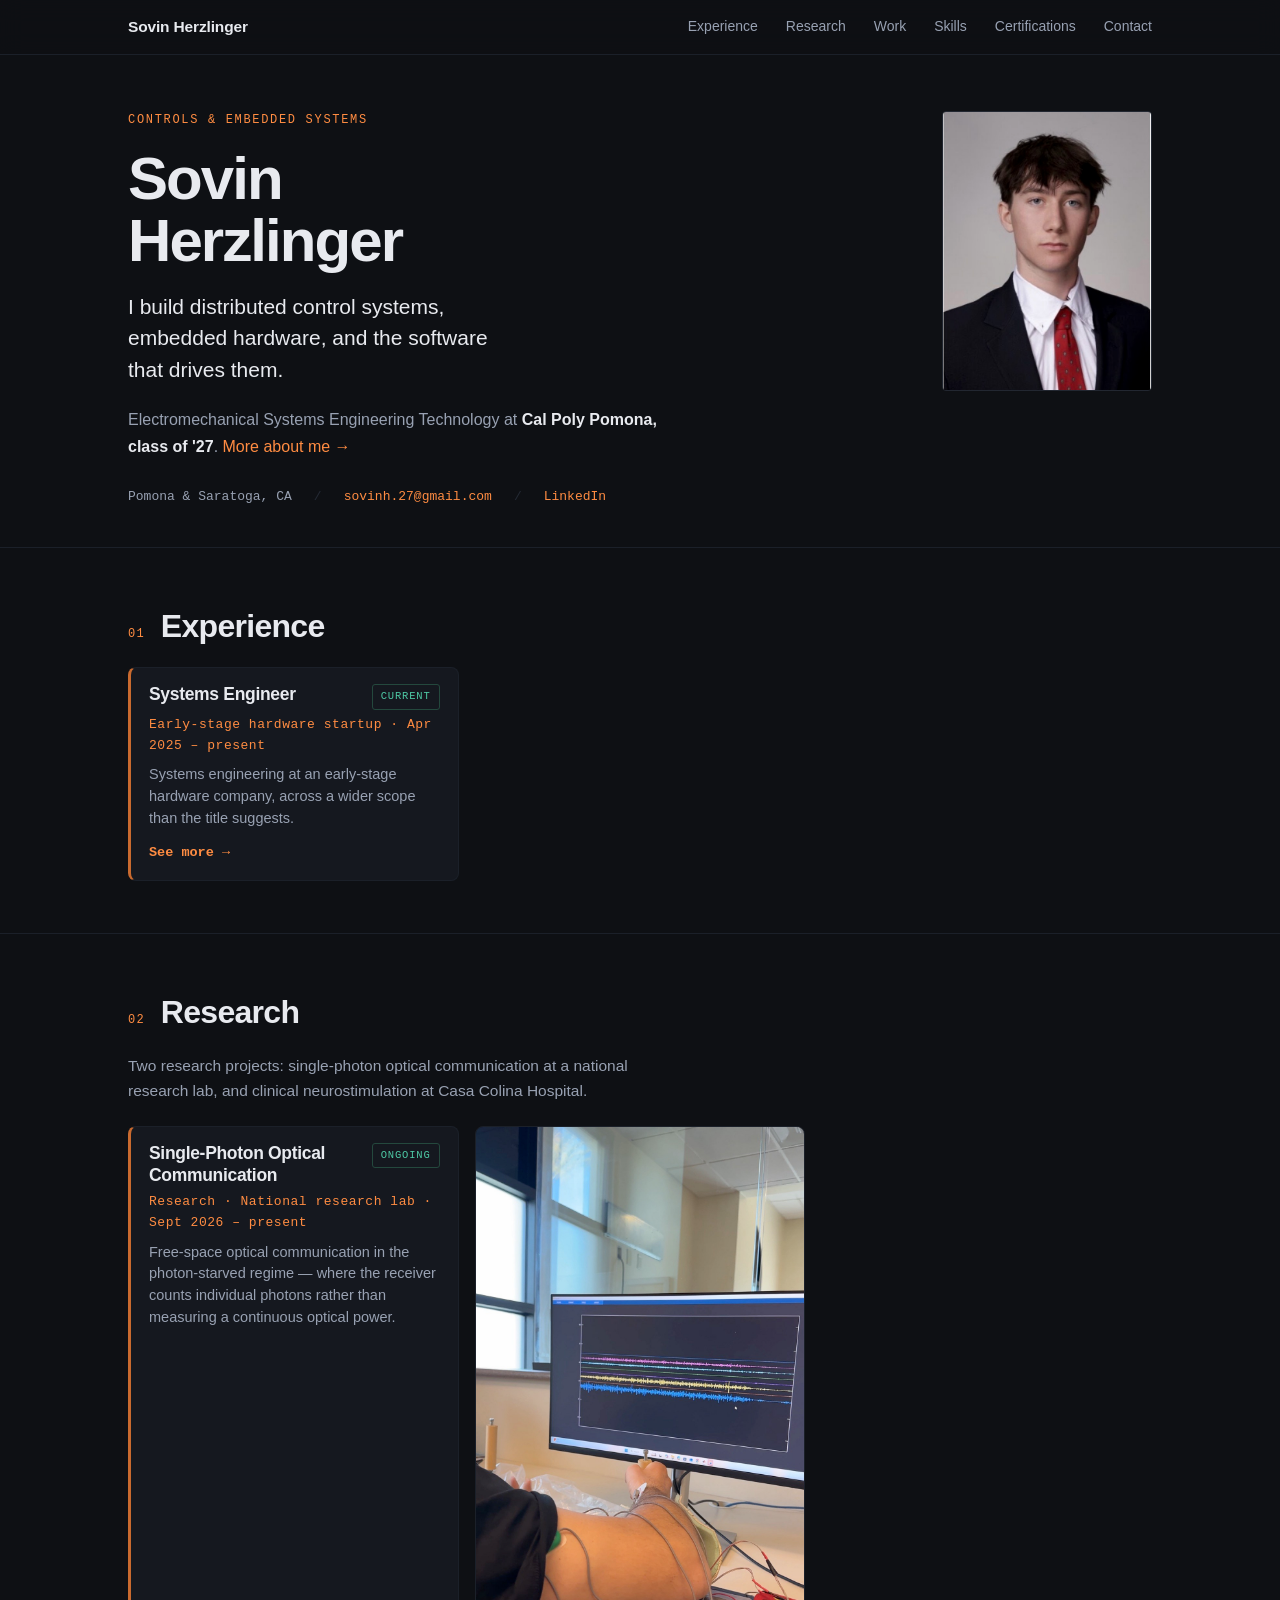
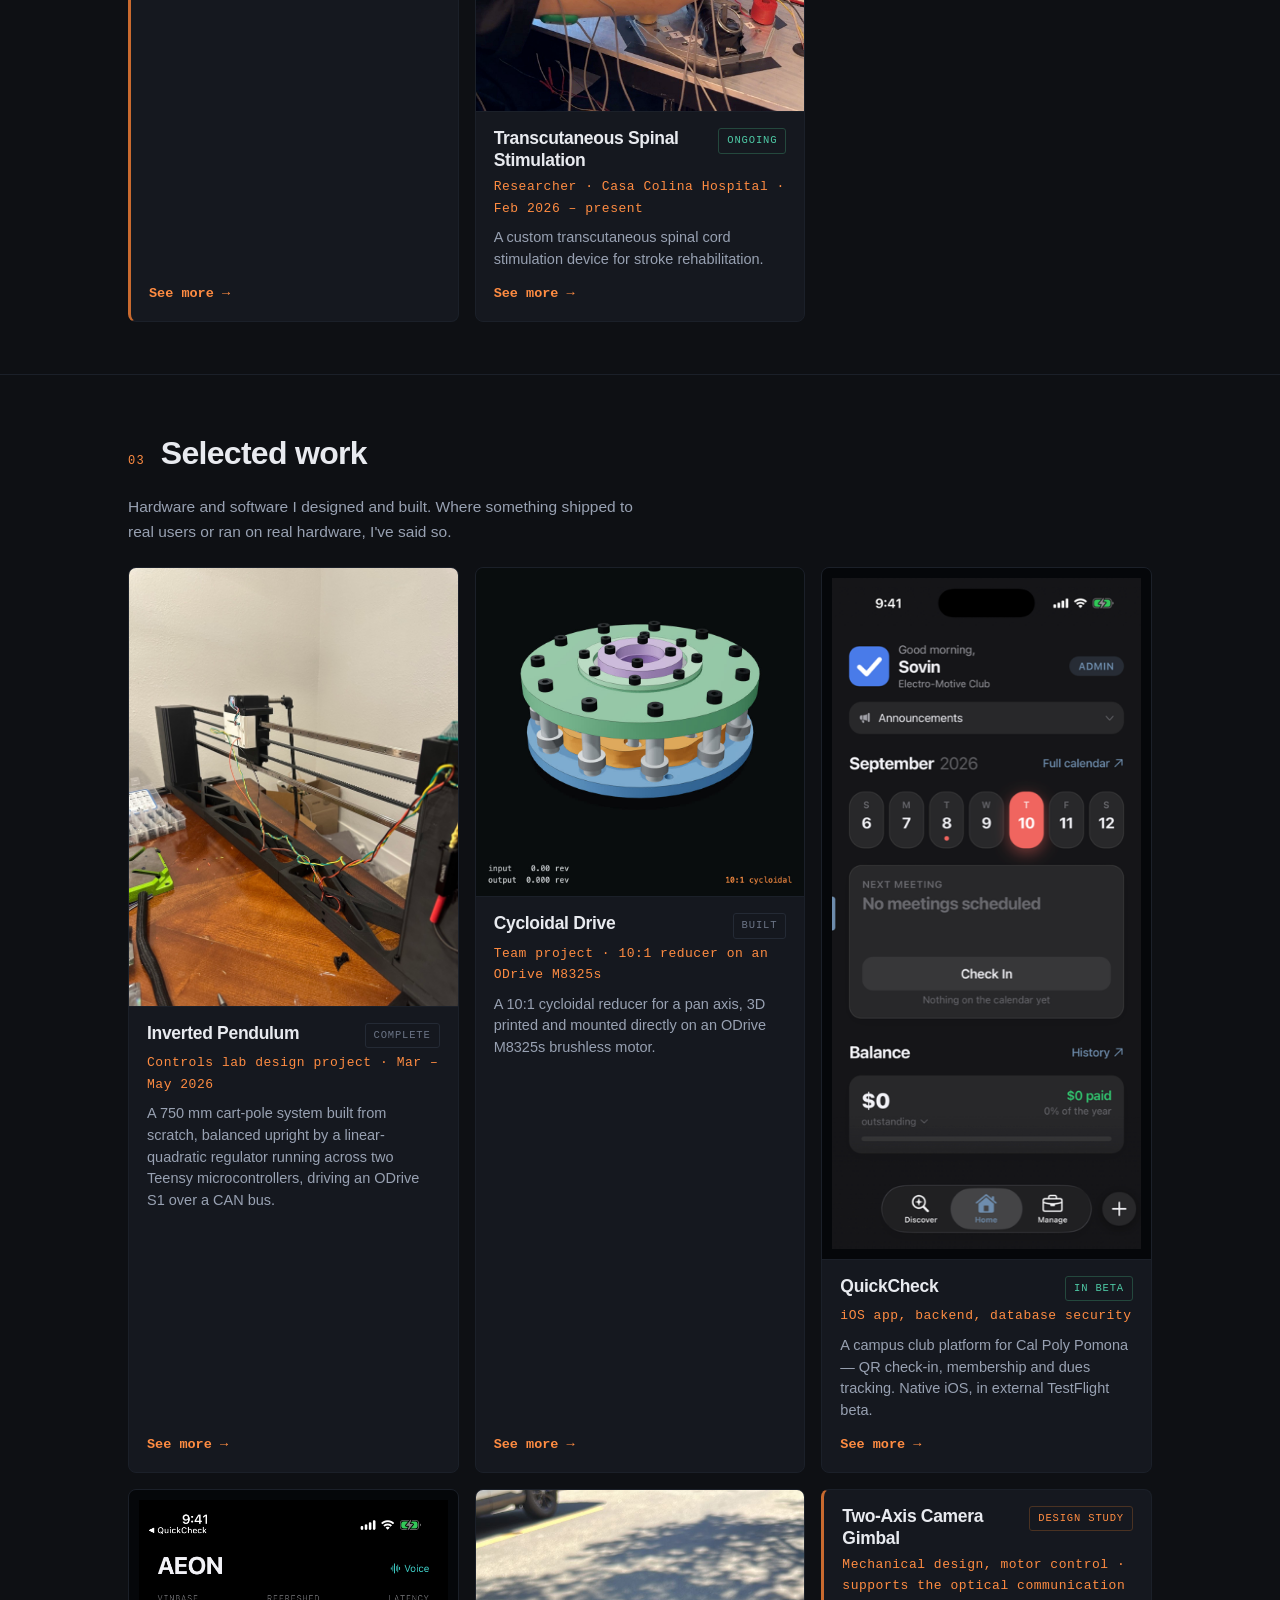
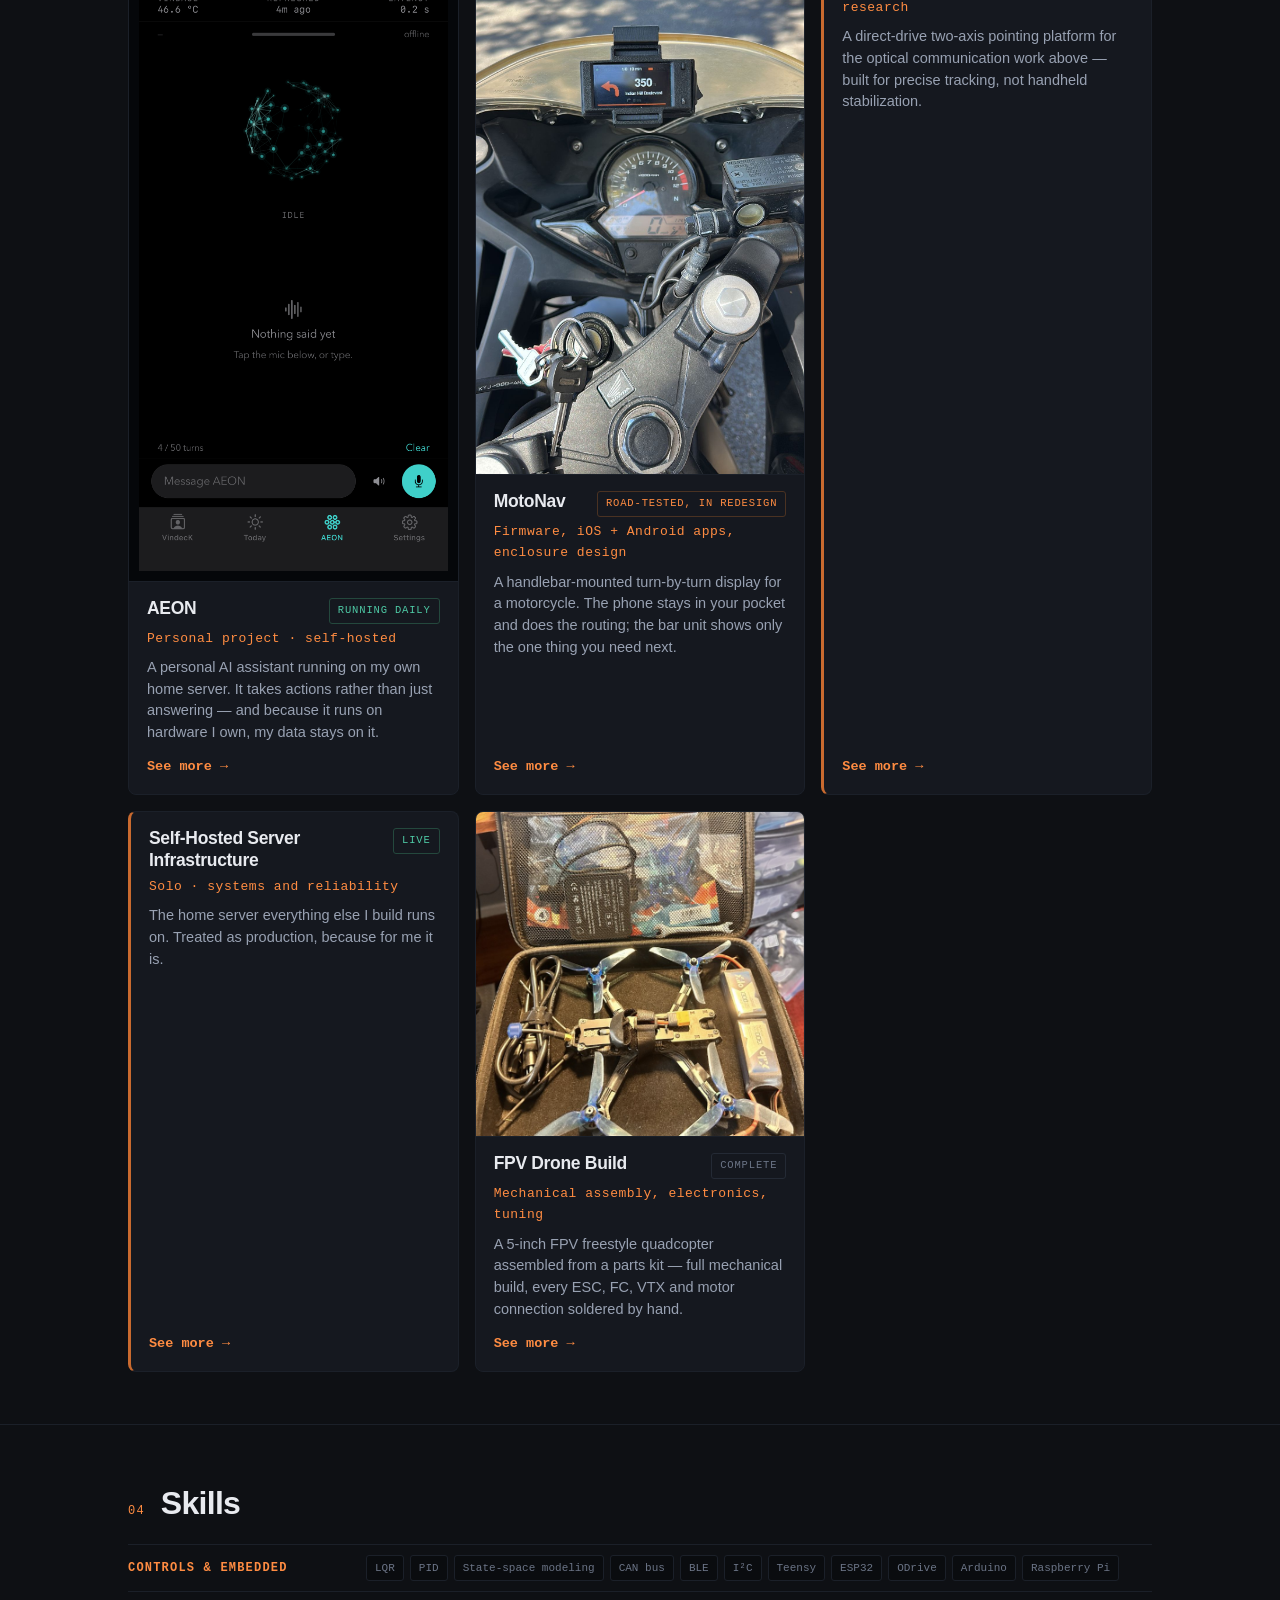
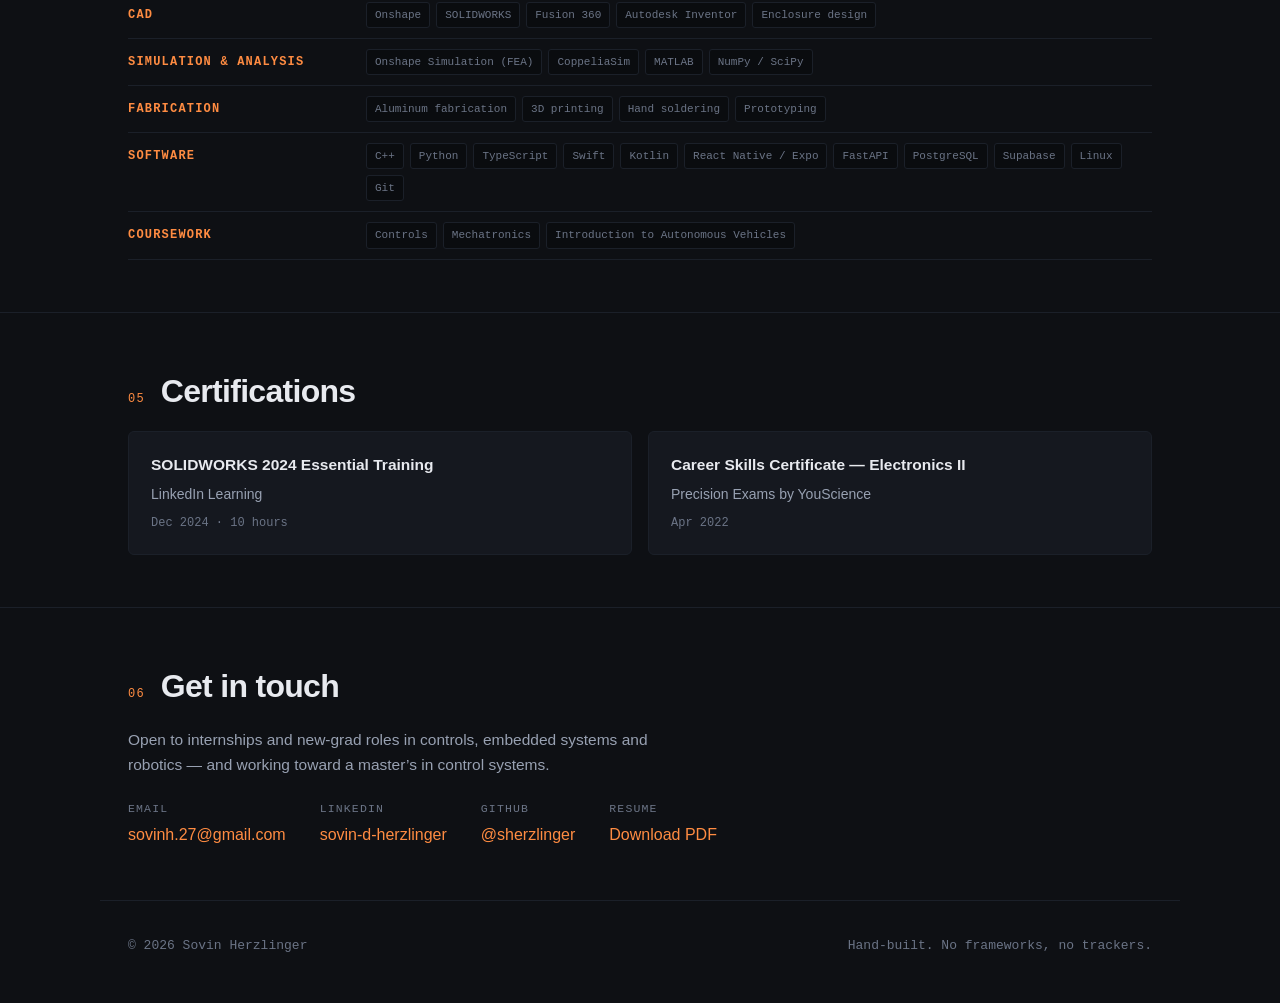
==== commit 2e8593cb: "Home: denser layout, bigger visuals (16:10 media, looping videos on Cycloidal + Stimulation), compac" ====
--- a/index.html
+++ b/index.html
@@ -16,7 +16,7 @@
 <meta name="twitter:title" content="Sovin Herzlinger — Controls &amp; Embedded Engineering">
 <meta name="twitter:description" content="Distributed control systems, embedded hardware, and the software that drives them.">
 <meta name="twitter:image" content="https://sherzlinger.github.io/assets/img/og.png">
-<link rel="stylesheet" href="assets/style.css?v=3">
+<link rel="stylesheet" href="assets/style.css?v=4">
 <link rel="icon" href="data:image/svg+xml,<svg xmlns='http://www.w3.org/2000/svg' viewBox='0 0 32 32'><rect width='32' height='32' rx='6' fill='%230e1014'/><text y='23' x='16' text-anchor='middle' font-size='19' font-family='monospace' fill='%23ff8c42'>S</text></svg>">
 </head>
 <body>
@@ -87,7 +87,7 @@
         </div>
       </article>
       <article class="sum has-img" id="stimulation">
-        <div class="sum-media"><img src="assets/img/research.jpg?v=4" alt="Surface electrodes on a forearm wired to a custom electrode array, with six channels of live EMG on the monitor above" loading="lazy"></div>
+        <div class="sum-media"><video src="assets/img/research.mp4" poster="assets/img/research.jpg?v=4" autoplay muted loop playsinline preload="metadata" aria-label="Surface electrodes on a forearm wired to a custom electrode array, with six channels of live EMG on the monitor above"></video></div>
         <div class="sum-body">
           <div class="proj-top"><h3>Transcutaneous Spinal Stimulation</h3><span class="tag live">Ongoing</span></div>
           <p class="proj-role">Researcher &middot; Casa Colina Hospital &middot; Feb 2026 &ndash; present</p>
@@ -114,7 +114,7 @@
         </div>
       </article>
       <article class="sum has-img" id="cycloidal">
-        <div class="sum-media"><img src="assets/img/cycloid-sim.jpg?v=2" alt="Simulation of the 10:1 cycloidal reducer" loading="lazy"></div>
+        <div class="sum-media"><video src="assets/img/cycloid-sim.mp4" poster="assets/img/cycloid-sim.jpg?v=2" autoplay muted loop playsinline preload="metadata" aria-label="Simulation of the 10:1 cycloidal reducer"></video></div>
         <div class="sum-body">
           <div class="proj-top"><h3>Cycloidal Drive</h3><span class="tag">Built</span></div>
           <p class="proj-role">Team project &middot; 10:1 reducer on an ODrive M8325s</p>
--- a/assets/style.css
+++ b/assets/style.css
@@ -409,3 +409,21 @@
   section { padding: 64px 0; }
 }
 @media (max-width: 560px) { .sum-grid { grid-template-columns: 1fr; } .sum-body { padding: 20px 20px 20px; } }
+
+/* ---------- denser, visual-first home (10-28: "less spread out", "visuals are key") ---------- */
+section { padding: 52px 0; }
+.hero { padding: 56px 0 40px; }
+.sec-sub { margin: 4px 0 22px; }
+.sum-grid { gap: 16px; grid-template-columns: repeat(auto-fill, minmax(280px, 1fr)); }
+.sum-media { height: auto; aspect-ratio: 16 / 10; }
+.sum-media video { display: block; width: 100%; height: 100%; object-fit: cover; }
+.sum-body { padding: 16px 18px 16px; }
+.sum-body h3 { font-size: 17.5px; }
+.sum-body .proj-top { margin-bottom: 4px; }
+.sum-body .proj-role { margin: 0 0 8px; font-size: 13px; }
+.sum-text { margin: 0 0 12px; font-size: 14.5px; line-height: 1.5; }
+/* cards without a picture: compact, with an accent edge so they don't read as empty */
+.sum:not(.has-img) { border-left: 3px solid var(--accent-dim); }
+.sum:not(.has-img) .sum-body { padding: 16px 18px; }
+.skill-row { padding: 10px 0; }
+@media (max-width: 860px) { section { padding: 40px 0; } .sum-grid { gap: 14px; } }
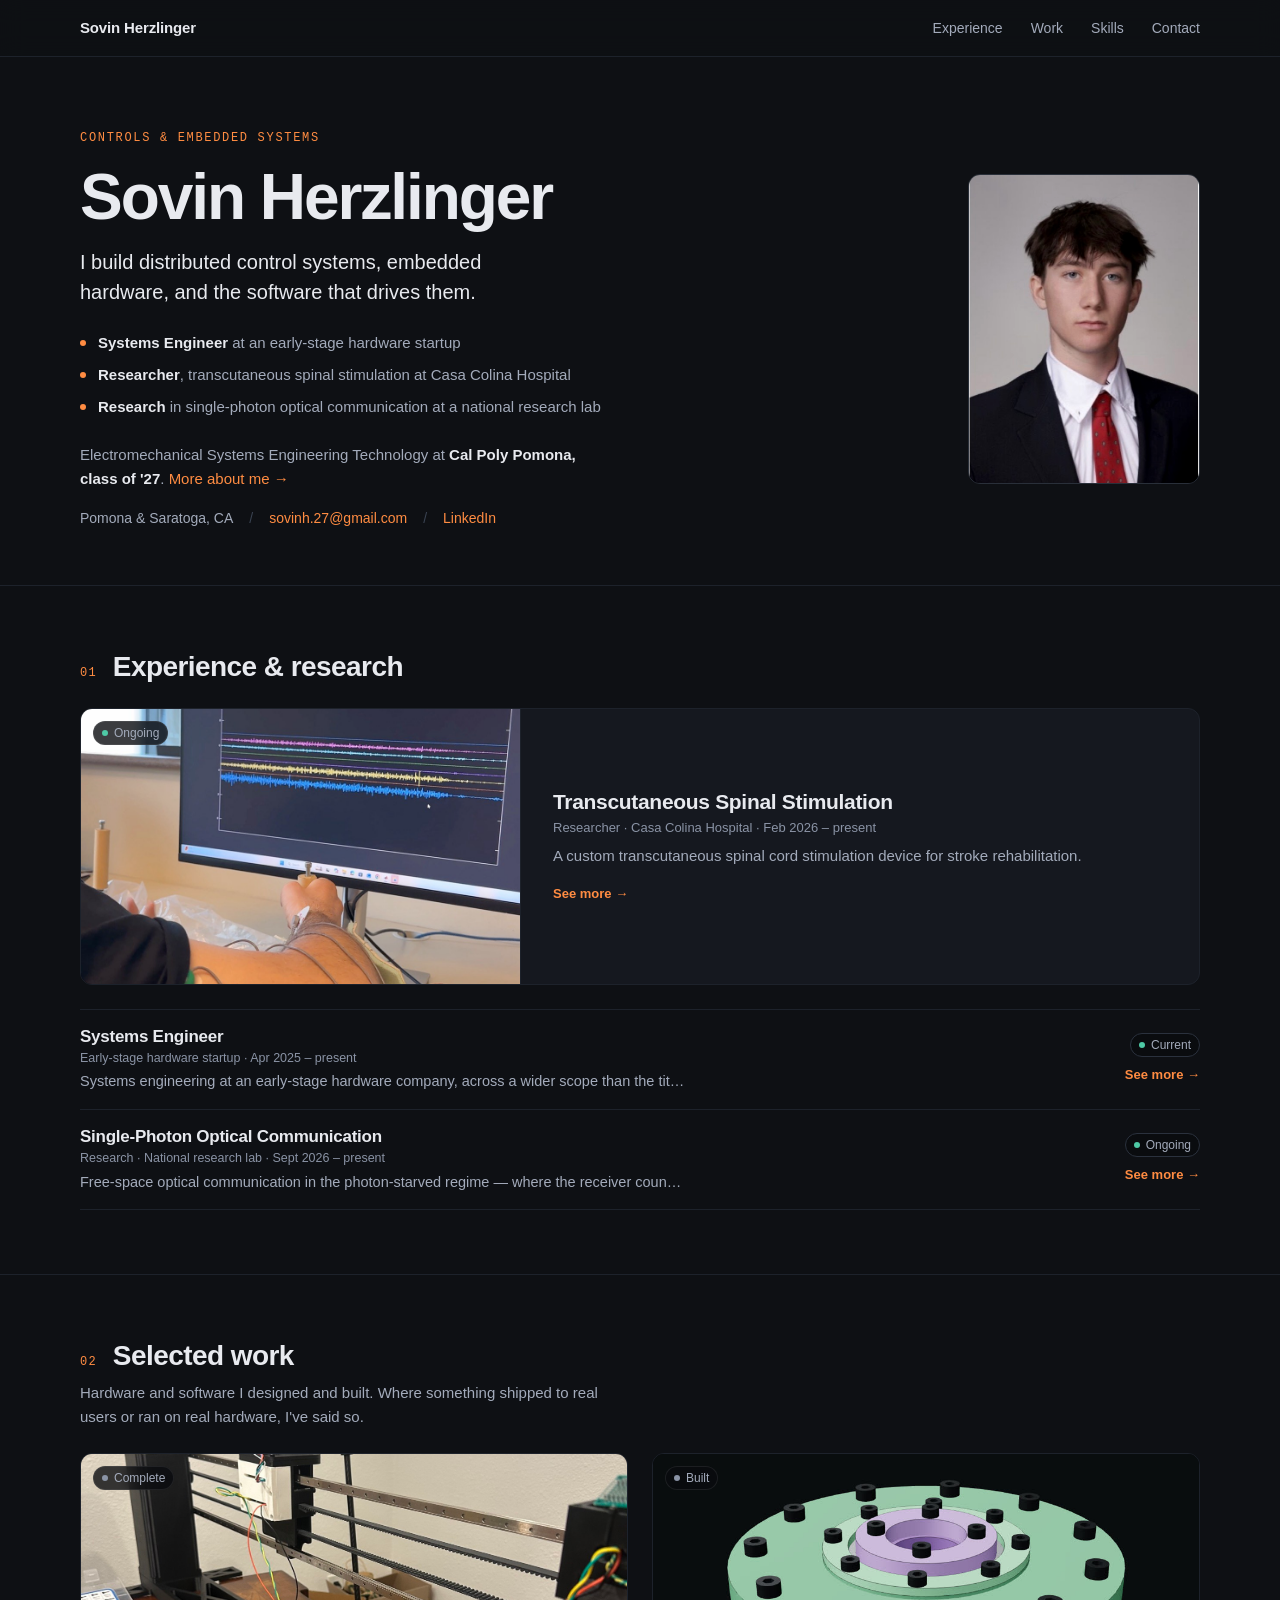
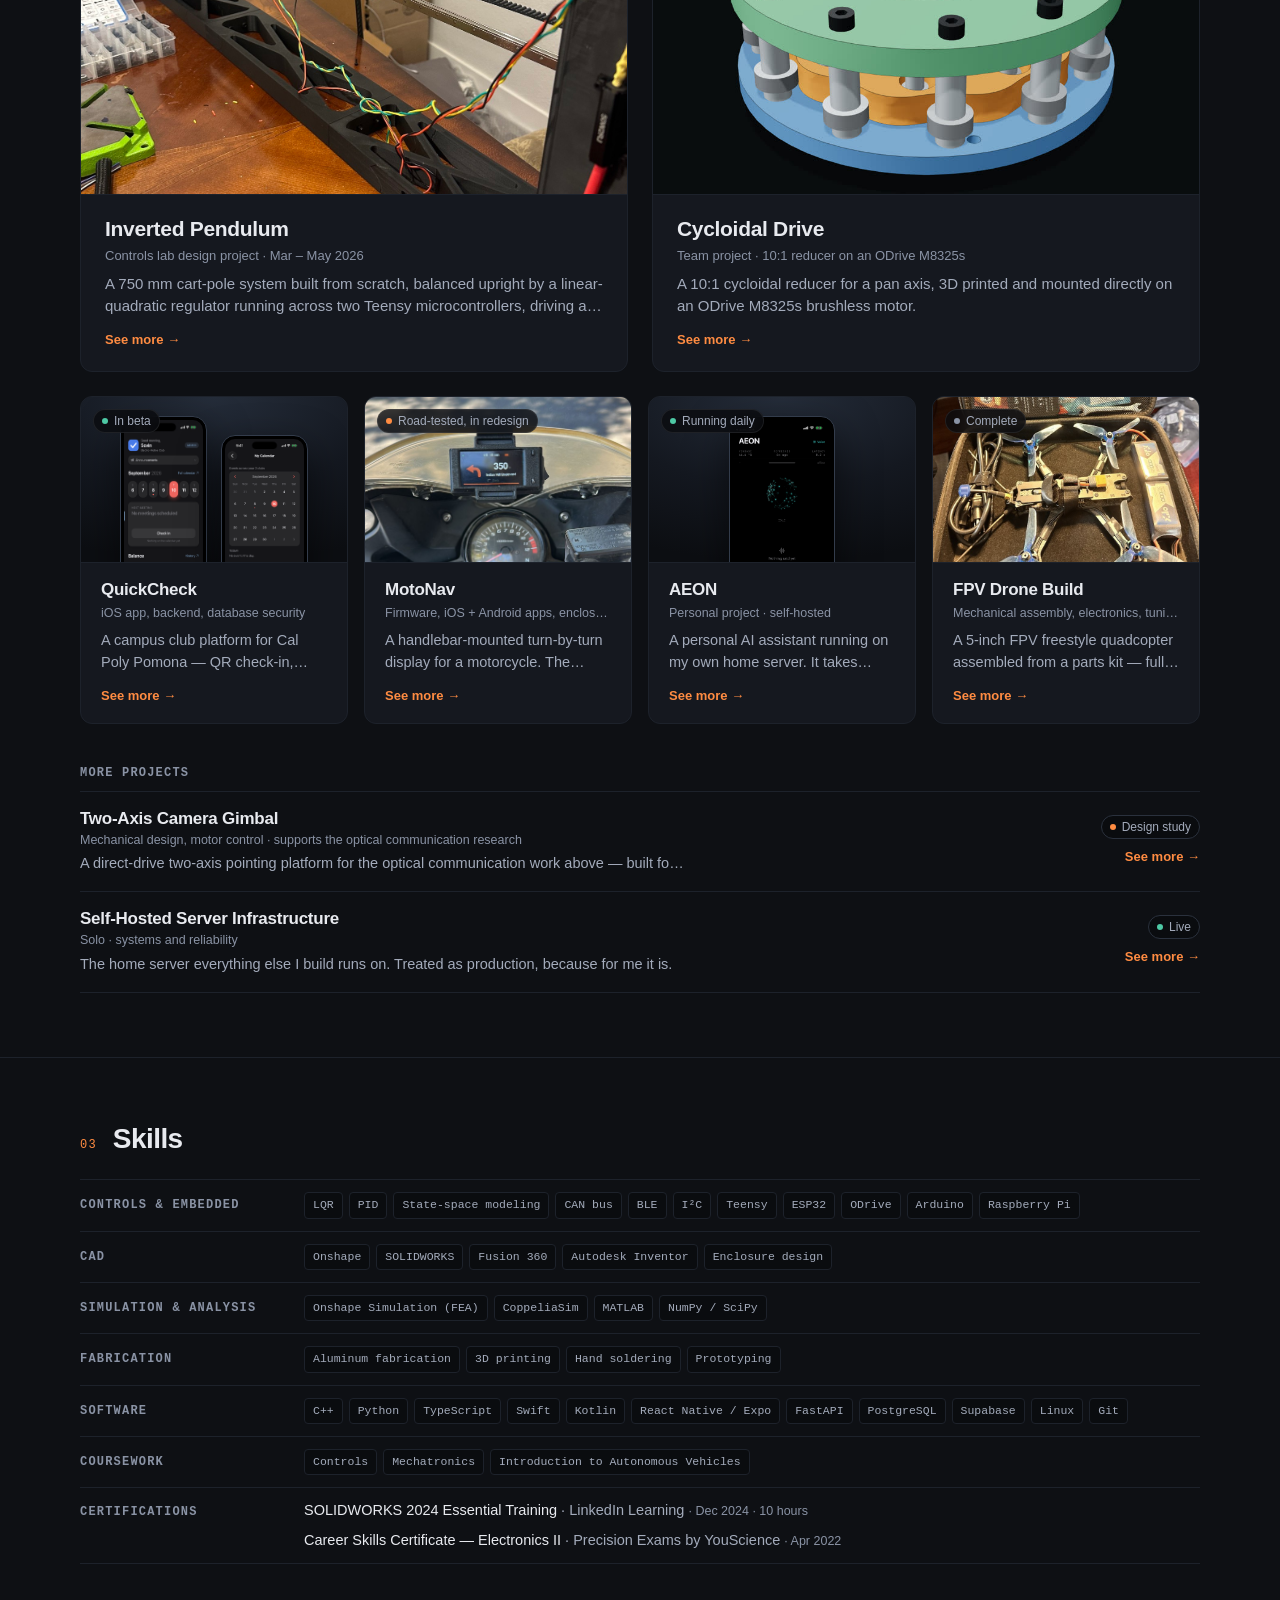
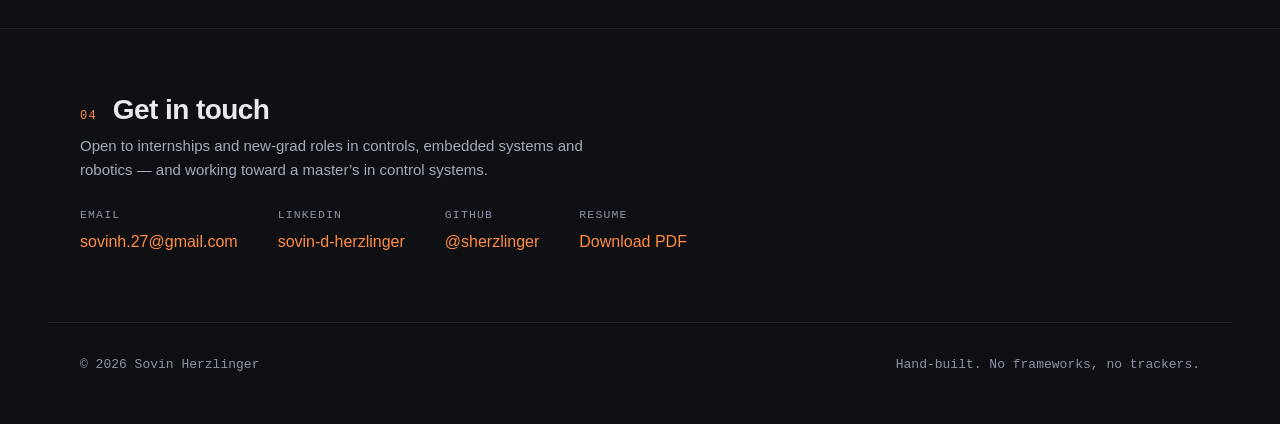
==== commit 2c051e46: "Home: fixed-height media, compact rows, one consolidated stylesheet - Media boxes are a fixed 16:10 " ====
--- a/index.html
+++ b/index.html
@@ -16,7 +16,7 @@
 <meta name="twitter:title" content="Sovin Herzlinger — Controls &amp; Embedded Engineering">
 <meta name="twitter:description" content="Distributed control systems, embedded hardware, and the software that drives them.">
 <meta name="twitter:image" content="https://sherzlinger.github.io/assets/img/og.png">
-<link rel="stylesheet" href="assets/style.css?v=4">
+<link rel="stylesheet" href="assets/style.css?v=5">
 <link rel="icon" href="data:image/svg+xml,<svg xmlns='http://www.w3.org/2000/svg' viewBox='0 0 32 32'><rect width='32' height='32' rx='6' fill='%230e1014'/><text y='23' x='16' text-anchor='middle' font-size='19' font-family='monospace' fill='%23ff8c42'>S</text></svg>">
 </head>
 <body>
@@ -25,10 +25,8 @@
   <div class="nav-in">
     <span class="nav-name">Sovin Herzlinger</span>
     <a class="nav-link" href="#now">Experience</a>
-    <a class="nav-link" href="#research">Research</a>
     <a class="nav-link" href="#work">Work</a>
     <a class="nav-link" href="#skills">Skills</a>
-    <a class="nav-link" href="#certs">Certifications</a>
     <a class="nav-link" href="#contact">Contact</a>
   </div>
 </nav>
@@ -37,8 +35,13 @@
   <div class="wrap hero-grid">
     <div>
       <p class="eyebrow">Controls &amp; Embedded Systems</p>
-      <h1>Sovin<br>Herzlinger</h1>
+      <h1>Sovin Herzlinger</h1>
       <p class="tagline">I build distributed control systems, embedded hardware, and the software that drives them.</p>
+      <ul class="creds">
+        <li><span><strong>Systems Engineer</strong> at an early-stage hardware startup</span></li>
+        <li><span><strong>Researcher</strong>, transcutaneous spinal stimulation at Casa Colina Hospital</span></li>
+        <li><span><strong>Research</strong> in single-photon optical communication at a national research lab</span></li>
+      </ul>
       <p class="lede">Electromechanical Systems Engineering Technology at <strong>Cal Poly Pomona, class of '27</strong>. <a href="projects/about.html">More about me &rarr;</a></p>
       <div class="meta-row">
         <span>Pomona &amp; Saratoga, CA</span><span class="sep">/</span>
@@ -47,7 +50,7 @@
       </div>
     </div>
     <div>
-      <img class="portrait" src="assets/img/headshot.jpg?v=4" alt="Sovin Herzlinger">
+      <img class="portrait" src="assets/img/headshot.jpg?v=4" alt="Sovin Herzlinger" width="536" height="732">
     </div>
   </div>
 </header>
@@ -56,44 +59,39 @@
 
 <section id="now">
   <div class="wrap">
-    <div class="sec-head"><span class="sec-num">01</span><h2>Experience</h2></div>
-    <p class="sec-sub"></p>
-    <div class="sum-grid">
-      <article class="sum" id="startup">
-        
-        <div class="sum-body">
-          <div class="proj-top"><h3>Systems Engineer</h3><span class="tag live">Current</span></div>
-          <p class="proj-role">Early-stage hardware startup &middot; Apr 2025 &ndash; present</p>
-          <p class="sum-text">Systems engineering at an early-stage hardware company, across a wider scope than the title suggests.</p>
-          <a class="more" href="projects/systems-engineer.html" aria-label="See more: Systems Engineer">See more &rarr;</a>
-        </div>
-      </article>
-    </div>
-  </div>
-</section>
-
-<section id="research">
-  <div class="wrap">
-    <div class="sec-head"><span class="sec-num">02</span><h2>Research</h2></div>
-    <p class="sec-sub">Two research projects: single-photon optical communication at a national research lab, and clinical neurostimulation at Casa Colina Hospital.</p>
-    <div class="sum-grid">
-      <article class="sum" id="optical">
-        
-        <div class="sum-body">
-          <div class="proj-top"><h3>Single-Photon Optical Communication</h3><span class="tag live">Ongoing</span></div>
-          <p class="proj-role">Research &middot; National research lab &middot; Sept 2026 &ndash; present</p>
-          <p class="sum-text">Free-space optical communication in the photon-starved regime &mdash; where the receiver counts individual photons rather than measuring a continuous optical power.</p>
-          <a class="more" href="projects/optical-communication.html" aria-label="See more: Single-Photon Optical Communication">See more &rarr;</a>
-        </div>
-      </article>
-      <article class="sum has-img" id="stimulation">
-        <div class="sum-media"><video src="assets/img/research.mp4" poster="assets/img/research.jpg?v=4" autoplay muted loop playsinline preload="metadata" aria-label="Surface electrodes on a forearm wired to a custom electrode array, with six channels of live EMG on the monitor above"></video></div>
-        <div class="sum-body">
-          <div class="proj-top"><h3>Transcutaneous Spinal Stimulation</h3><span class="tag live">Ongoing</span></div>
-          <p class="proj-role">Researcher &middot; Casa Colina Hospital &middot; Feb 2026 &ndash; present</p>
-          <p class="sum-text">A custom transcutaneous spinal cord stimulation device for stroke rehabilitation.</p>
-          <a class="more" href="projects/spinal-stimulation.html" aria-label="See more: Transcutaneous Spinal Stimulation">See more &rarr;</a>
-        </div>
+    <div class="sec-intro">
+      <div class="sec-head"><span class="sec-num">01</span><h2 id="research">Experience &amp; research</h2></div>
+    </div>
+
+    <article class="card lg wide" id="stimulation">
+      <div class="media">
+        <video src="assets/img/research.mp4" poster="assets/img/research.jpg?v=4" muted loop playsinline preload="metadata" data-autoplay style="object-position:50% 55%" aria-label="Surface electrodes on a forearm wired to a custom electrode array, with six channels of live EMG on the monitor above"></video>
+        <span class="tag live">Ongoing</span>
+      </div>
+      <div class="card-body">
+        <h3>Transcutaneous Spinal Stimulation</h3>
+        <p class="meta">Researcher &middot; Casa Colina Hospital &middot; Feb 2026 &ndash; present</p>
+        <p class="card-text">A custom transcutaneous spinal cord stimulation device for stroke rehabilitation.</p>
+        <a class="more" href="projects/spinal-stimulation.html" aria-label="See more: Transcutaneous Spinal Stimulation">See more &rarr;</a>
+      </div>
+    </article>
+
+    <div class="rows">
+      <article class="row" id="startup">
+        <div>
+          <h3>Systems Engineer</h3>
+          <p class="meta">Early-stage hardware startup &middot; Apr 2025 &ndash; present</p>
+          <p class="card-text">Systems engineering at an early-stage hardware company, across a wider scope than the title suggests.</p>
+        </div>
+        <div class="row-side"><span class="tag live">Current</span><a class="more" href="projects/systems-engineer.html" aria-label="See more: Systems Engineer">See more &rarr;</a></div>
+      </article>
+      <article class="row" id="optical">
+        <div>
+          <h3>Single-Photon Optical Communication</h3>
+          <p class="meta">Research &middot; National research lab &middot; Sept 2026 &ndash; present</p>
+          <p class="card-text">Free-space optical communication in the photon-starved regime &mdash; where the receiver counts individual photons rather than measuring a continuous optical power.</p>
+        </div>
+        <div class="row-side"><span class="tag live">Ongoing</span><a class="more" href="projects/optical-communication.html" aria-label="See more: Single-Photon Optical Communication">See more &rarr;</a></div>
       </article>
     </div>
   </div>
@@ -101,89 +99,121 @@
 
 <section id="work">
   <div class="wrap">
-    <div class="sec-head"><span class="sec-num">03</span><h2>Selected work</h2></div>
-    <p class="sec-sub">Hardware and software I designed and built. Where something shipped to real users or ran on real hardware, I've said so.</p>
-    <div class="sum-grid">
-      <article class="sum has-img" id="pendulum">
-        <div class="sum-media"><img src="assets/img/pendulum.jpg?v=4" alt="The inverted pendulum rig: a linear rail with a belt-driven cart on a 3D-printed truss base, wired to the motor and encoder" loading="lazy"></div>
-        <div class="sum-body">
-          <div class="proj-top"><h3>Inverted Pendulum</h3><span class="tag">Complete</span></div>
-          <p class="proj-role">Controls lab design project &middot; Mar &ndash; May 2026</p>
-          <p class="sum-text">A 750&nbsp;mm cart-pole system built from scratch, balanced upright by a linear-quadratic regulator running across two Teensy microcontrollers, driving an ODrive S1 over a CAN bus.</p>
+    <div class="sec-intro">
+      <div class="sec-head"><span class="sec-num">02</span><h2>Selected work</h2></div>
+      <p class="sec-sub">Hardware and software I designed and built. Where something shipped to real users or ran on real hardware, I've said so.</p>
+    </div>
+
+    <div class="feature-grid">
+      <article class="card lg" id="pendulum">
+        <div class="media">
+          <img src="assets/img/pendulum.jpg?v=4" style="object-position:50% 60%" alt="The inverted pendulum rig: a linear rail with a belt-driven cart on a 3D-printed truss base, wired to the motor and encoder">
+          <span class="tag">Complete</span>
+        </div>
+        <div class="card-body">
+          <h3>Inverted Pendulum</h3>
+          <p class="meta">Controls lab design project &middot; Mar &ndash; May 2026</p>
+          <p class="card-text">A 750&nbsp;mm cart-pole system built from scratch, balanced upright by a linear-quadratic regulator running across two Teensy microcontrollers, driving an ODrive S1 over a CAN bus.</p>
           <a class="more" href="projects/inverted-pendulum.html" aria-label="See more: Inverted Pendulum">See more &rarr;</a>
         </div>
       </article>
-      <article class="sum has-img" id="cycloidal">
-        <div class="sum-media"><video src="assets/img/cycloid-sim.mp4" poster="assets/img/cycloid-sim.jpg?v=2" autoplay muted loop playsinline preload="metadata" aria-label="Simulation of the 10:1 cycloidal reducer"></video></div>
-        <div class="sum-body">
-          <div class="proj-top"><h3>Cycloidal Drive</h3><span class="tag">Built</span></div>
-          <p class="proj-role">Team project &middot; 10:1 reducer on an ODrive M8325s</p>
-          <p class="sum-text">A 10:1 cycloidal reducer for a pan axis, 3D printed and mounted directly on an ODrive M8325s brushless motor.</p>
+      <article class="card lg" id="cycloidal">
+        <div class="media">
+          <video src="assets/img/cycloid-sim.mp4" poster="assets/img/cycloid-sim.jpg?v=2" muted loop playsinline preload="metadata" data-autoplay style="object-position:50% 30%" aria-label="Simulation of the 10:1 cycloidal reducer"></video>
+          <span class="tag">Built</span>
+        </div>
+        <div class="card-body">
+          <h3>Cycloidal Drive</h3>
+          <p class="meta">Team project &middot; 10:1 reducer on an ODrive M8325s</p>
+          <p class="card-text">A 10:1 cycloidal reducer for a pan axis, 3D printed and mounted directly on an ODrive M8325s brushless motor.</p>
           <a class="more" href="projects/cycloidal-drive.html" aria-label="See more: Cycloidal Drive">See more &rarr;</a>
         </div>
       </article>
-      <article class="sum has-img" id="quickcheck">
-        <div class="sum-media"><img class="contain" src="assets/img/qc-home.png?v=3" alt="QuickCheck home screen: greeting, admin badge, week calendar, check-in and balance" loading="lazy"></div>
-        <div class="sum-body">
-          <div class="proj-top"><h3>QuickCheck</h3><span class="tag live">In beta</span></div>
-          <p class="proj-role">iOS app, backend, database security</p>
-          <p class="sum-text">A campus club platform for Cal Poly Pomona &mdash; QR check-in, membership and dues tracking. Native iOS, in external TestFlight beta.</p>
+    </div>
+
+    <div class="card-grid">
+      <article class="card" id="quickcheck">
+        <div class="media device">
+          <div class="device-strip two">
+            <img src="assets/img/qc-home.png?v=3" alt="QuickCheck home screen: greeting, admin badge, week calendar, check-in and balance" loading="lazy">
+            <img src="assets/img/qc-calendar.png?v=3" alt="QuickCheck calendar showing events across a member's clubs" loading="lazy">
+          </div>
+          <span class="tag live">In beta</span>
+        </div>
+        <div class="card-body">
+          <h3>QuickCheck</h3>
+          <p class="meta">iOS app, backend, database security</p>
+          <p class="card-text">A campus club platform for Cal Poly Pomona &mdash; QR check-in, membership and dues tracking. Native iOS, in external TestFlight beta.</p>
           <a class="more" href="projects/quickcheck.html" aria-label="See more: QuickCheck">See more &rarr;</a>
         </div>
       </article>
-      <article class="sum has-img" id="aeon">
-        <div class="sum-media"><img class="contain" src="assets/img/aeon.png" alt="The AEON tab of my iOS app, showing live home-server telemetry, a particle orb and a voice input bar" loading="lazy"></div>
-        <div class="sum-body">
-          <div class="proj-top"><h3>AEON</h3><span class="tag live">Running daily</span></div>
-          <p class="proj-role">Personal project &middot; self-hosted</p>
-          <p class="sum-text">A personal AI assistant running on my own home server. It takes actions rather than just answering &mdash; and because it runs on hardware I own, my data stays on it.</p>
+      <article class="card" id="motonav">
+        <div class="media">
+          <img src="assets/img/motonav.jpg" style="object-position:50% 28%" alt="MotoNav display mounted on motorcycle handlebars showing a left turn in 350 feet onto Indian Hill Boulevard" loading="lazy">
+          <span class="tag wip">Road-tested, in redesign</span>
+        </div>
+        <div class="card-body">
+          <h3>MotoNav</h3>
+          <p class="meta">Firmware, iOS + Android apps, enclosure design</p>
+          <p class="card-text">A handlebar-mounted turn-by-turn display for a motorcycle. The phone stays in your pocket and does the routing; the bar unit shows only the one thing you need next.</p>
+          <a class="more" href="projects/motonav.html" aria-label="See more: MotoNav">See more &rarr;</a>
+        </div>
+      </article>
+      <article class="card" id="aeon">
+        <div class="media device">
+          <div class="device-strip">
+            <img src="assets/img/aeon.png" alt="The AEON tab of my iOS app, showing live home-server telemetry, a particle orb and a voice input bar" loading="lazy">
+          </div>
+          <span class="tag live">Running daily</span>
+        </div>
+        <div class="card-body">
+          <h3>AEON</h3>
+          <p class="meta">Personal project &middot; self-hosted</p>
+          <p class="card-text">A personal AI assistant running on my own home server. It takes actions rather than just answering &mdash; and because it runs on hardware I own, my data stays on it.</p>
           <a class="more" href="projects/aeon.html" aria-label="See more: AEON">See more &rarr;</a>
         </div>
       </article>
-      <article class="sum has-img" id="motonav">
-        <div class="sum-media"><img src="assets/img/motonav.jpg" alt="MotoNav display mounted on motorcycle handlebars showing a left turn in 350 feet onto Indian Hill Boulevard" loading="lazy"></div>
-        <div class="sum-body">
-          <div class="proj-top"><h3>MotoNav</h3><span class="tag wip">Road-tested, in redesign</span></div>
-          <p class="proj-role">Firmware, iOS + Android apps, enclosure design</p>
-          <p class="sum-text">A handlebar-mounted turn-by-turn display for a motorcycle. The phone stays in your pocket and does the routing; the bar unit shows only the one thing you need next.</p>
-          <a class="more" href="projects/motonav.html" aria-label="See more: MotoNav">See more &rarr;</a>
-        </div>
-      </article>
-      <article class="sum" id="gimbal">
-        
-        <div class="sum-body">
-          <div class="proj-top"><h3>Two-Axis Camera Gimbal</h3><span class="tag wip">Design study</span></div>
-          <p class="proj-role">Mechanical design, motor control &middot; supports the optical communication research</p>
-          <p class="sum-text">A direct-drive two-axis pointing platform for the optical communication work above &mdash; built for precise tracking, not handheld stabilization.</p>
-          <a class="more" href="projects/gimbal.html" aria-label="See more: Two-Axis Camera Gimbal">See more &rarr;</a>
-        </div>
-      </article>
-      <article class="sum" id="server">
-        
-        <div class="sum-body">
-          <div class="proj-top"><h3>Self-Hosted Server Infrastructure</h3><span class="tag live">Live</span></div>
-          <p class="proj-role">Solo &middot; systems and reliability</p>
-          <p class="sum-text">The home server everything else I build runs on. Treated as production, because for me it is.</p>
-          <a class="more" href="projects/server-infrastructure.html" aria-label="See more: Self-Hosted Server Infrastructure">See more &rarr;</a>
-        </div>
-      </article>
-      <article class="sum has-img" id="fpv">
-        <div class="sum-media"><img src="assets/img/drone-1.jpg?v=1" alt="The 5-inch FPV quad packed in its case with batteries and props" loading="lazy"></div>
-        <div class="sum-body">
-          <div class="proj-top"><h3>FPV Drone Build</h3><span class="tag">Complete</span></div>
-          <p class="proj-role">Mechanical assembly, electronics, tuning</p>
-          <p class="sum-text">A 5-inch FPV freestyle quadcopter assembled from a parts kit &mdash; full mechanical build, every ESC, FC, VTX and motor connection soldered by hand.</p>
+      <article class="card" id="fpv">
+        <div class="media">
+          <img src="assets/img/drone-1.jpg?v=1" style="object-position:50% 85%" alt="The 5-inch FPV quad packed in its case with batteries and props" loading="lazy">
+          <span class="tag">Complete</span>
+        </div>
+        <div class="card-body">
+          <h3>FPV Drone Build</h3>
+          <p class="meta">Mechanical assembly, electronics, tuning</p>
+          <p class="card-text">A 5-inch FPV freestyle quadcopter assembled from a parts kit &mdash; full mechanical build, every ESC, FC, VTX and motor connection soldered by hand.</p>
           <a class="more" href="projects/fpv-drone.html" aria-label="See more: FPV Drone Build">See more &rarr;</a>
         </div>
       </article>
     </div>
+
+    <h3 class="sub-label">More projects</h3>
+    <div class="rows">
+      <article class="row" id="gimbal">
+        <div>
+          <h3>Two-Axis Camera Gimbal</h3>
+          <p class="meta">Mechanical design, motor control &middot; supports the optical communication research</p>
+          <p class="card-text">A direct-drive two-axis pointing platform for the optical communication work above &mdash; built for precise tracking, not handheld stabilization.</p>
+        </div>
+        <div class="row-side"><span class="tag wip">Design study</span><a class="more" href="projects/gimbal.html" aria-label="See more: Two-Axis Camera Gimbal">See more &rarr;</a></div>
+      </article>
+      <article class="row" id="server">
+        <div>
+          <h3>Self-Hosted Server Infrastructure</h3>
+          <p class="meta">Solo &middot; systems and reliability</p>
+          <p class="card-text">The home server everything else I build runs on. Treated as production, because for me it is.</p>
+        </div>
+        <div class="row-side"><span class="tag live">Live</span><a class="more" href="projects/server-infrastructure.html" aria-label="See more: Self-Hosted Server Infrastructure">See more &rarr;</a></div>
+      </article>
+    </div>
   </div>
 </section>
 
 <section id="skills">
   <div class="wrap">
-    <div class="sec-head"><span class="sec-num">04</span><h2>Skills</h2></div>
-    <p class="sec-sub"></p>
+    <div class="sec-intro">
+      <div class="sec-head"><span class="sec-num">03</span><h2>Skills</h2></div>
+    </div>
     <div class="skill-rows">
       <div class="skill-row"><h3>Controls &amp; Embedded</h3><div class="chips"><span class="chip">LQR</span><span class="chip">PID</span><span class="chip">State-space modeling</span>
           <span class="chip">CAN bus</span><span class="chip">BLE</span><span class="chip">I&sup2;C</span>
@@ -201,24 +231,11 @@
           <span class="chip">Linux</span><span class="chip">Git</span></div></div>
       <div class="skill-row"><h3>Coursework</h3><div class="chips"><span class="chip">Controls</span><span class="chip">Mechatronics</span>
           <span class="chip">Introduction to Autonomous Vehicles</span></div></div>
-    </div>
-  </div>
-</section>
-
-<section id="certs">
-  <div class="wrap">
-    <div class="sec-head"><span class="sec-num">05</span><h2>Certifications</h2></div>
-    <p class="sec-sub"></p>
-    <div class="cert-grid">
-      <div class="cert">
-        <h3>SOLIDWORKS 2024 Essential Training</h3>
-        <div class="issuer">LinkedIn Learning</div>
-        <div class="date">Dec 2024 &middot; 10 hours</div>
-      </div>
-      <div class="cert">
-        <h3>Career Skills Certificate — Electronics II</h3>
-        <div class="issuer">Precision Exams by YouScience</div>
-        <div class="date">Apr 2022</div>
+      <div class="skill-row" id="certs"><h3>Certifications</h3>
+        <ul class="cert-list">
+          <li>SOLIDWORKS 2024 Essential Training <span class="issuer">&middot; LinkedIn Learning</span> <span class="date">&middot; Dec 2024 &middot; 10 hours</span></li>
+          <li>Career Skills Certificate — Electronics II <span class="issuer">&middot; Precision Exams by YouScience</span> <span class="date">&middot; Apr 2022</span></li>
+        </ul>
       </div>
     </div>
   </div>
@@ -226,8 +243,10 @@
 
 <section id="contact">
   <div class="wrap">
-    <div class="sec-head"><span class="sec-num">06</span><h2>Get in touch</h2></div>
-    <p class="sec-sub">Open to internships and new-grad roles in controls, embedded systems and robotics &mdash; and working toward a master&rsquo;s in control systems.</p>
+    <div class="sec-intro">
+      <div class="sec-head"><span class="sec-num">04</span><h2>Get in touch</h2></div>
+      <p class="sec-sub">Open to internships and new-grad roles in controls, embedded systems and robotics &mdash; and working toward a master&rsquo;s in control systems.</p>
+    </div>
     <div class="contact-row">
       <div><span class="lbl">Email</span><a class="eml" href="#" data-e="moc.liamg@72.hnivos">sovinh.27 [at] gmail [dot] com</a></div>
       <div><span class="lbl">LinkedIn</span><a href="https://www.linkedin.com/in/sovin-d-herzlinger-4093a0227" rel="noopener">sovin-d-herzlinger</a></div>
--- a/assets/style.css
+++ b/assets/style.css
@@ -1,28 +1,35 @@
 /* Sovin Herzlinger — portfolio
-   Hand-built. No frameworks, no CDN, no build step. */
+   Hand-built. No frameworks, no CDN, no build step.
+
+   One cascade, top to bottom: tokens > base > nav > hero > home sections >
+   home cards/rows > skills/contact/footer > writeup pages > responsive.
+   Type scale: hero 64 / h2 28 / feature h3 21 / card h3 17 / body 16 / card text 14.5 / meta 12.5
+   Spacing: multiples of 4 (mostly 8). */
 
 :root {
   --bg:        #0e1014;
   --bg-raise:  #15181f;
   --bg-sunk:   #0a0c0f;
-  --line:      #242a35;
-  --line-soft: #1b2029;
+  --line:      #2a313d;
+  --line-soft: #1d222b;
+  --line-hover:#3a4352;
   --text:      #e8eaef;
-  --text-dim:  #98a1b2;
-  --text-mute: #6b7486;
+  --text-dim:  #a3abbb;   /* ~7.9:1 on --bg-raise */
+  --text-mute: #8a93a5;   /* 5.7:1 on --bg-raise (was #6b7486 = 3.8:1, failed AA) */
   --accent:    #ff8c42;
-  --accent-dim:#c96a2f;
   --ok:        #4ec9a5;
 
   --mono: ui-monospace, "SF Mono", SFMono-Regular, Menlo, Consolas, monospace;
   --sans: -apple-system, BlinkMacSystemFont, "Segoe UI", Inter, Helvetica, Arial, sans-serif;
 
-  --wrap: 1080px;
-  --gut: 28px;
+  --wrap: 1120px;          /* max content width */
+  --gut: 32px;
+  --r-sm: 4px;
+  --r:    8px;
+  --r-lg: 12px;
 }
 
 * { box-sizing: border-box; }
-
 html { scroll-behavior: smooth; }
 
 body {
@@ -30,214 +37,241 @@
   background: var(--bg);
   color: var(--text);
   font-family: var(--sans);
-  font-size: 16.5px;
-  line-height: 1.65;
+  font-size: 16px;
+  line-height: 1.6;
   -webkit-font-smoothing: antialiased;
   text-rendering: optimizeLegibility;
 }
 
-.wrap { max-width: var(--wrap); margin: 0 auto; padding-inline: var(--gut); }
+.wrap { max-width: calc(var(--wrap) + 2 * var(--gut)); margin: 0 auto; padding-inline: var(--gut); }
 
 a { color: var(--accent); text-decoration: none; }
 a:hover { text-decoration: underline; text-underline-offset: 3px; }
+:focus-visible { outline: 2px solid var(--accent); outline-offset: 3px; border-radius: var(--r-sm); }
 
 /* ---------- nav ---------- */
 .nav {
   position: sticky; top: 0; z-index: 50;
-  background: rgba(14,16,20,.86);
-  backdrop-filter: blur(12px);
+  background: rgba(14,16,20,.88);
+  backdrop-filter: blur(12px); -webkit-backdrop-filter: blur(12px);
   border-bottom: 1px solid var(--line-soft);
 }
 .nav-in {
-  max-width: var(--wrap); margin: 0 auto; padding: 14px var(--gut);
-  display: flex; align-items: center; gap: 28px; flex-wrap: wrap;
-}
-.nav-name { flex: 0 0 auto; }
-.nav-name {
-  font-weight: 620; letter-spacing: -.01em; color: var(--text);
-  margin-right: auto; font-size: 15.5px;
-}
+  max-width: calc(var(--wrap) + 2 * var(--gut)); margin: 0 auto; padding: 0 var(--gut);
+  display: flex; align-items: center; gap: 28px; min-height: 56px;
+}
+.nav-name { font-weight: 620; letter-spacing: -.01em; color: var(--text); margin-right: auto; font-size: 15px; }
 .nav a.nav-link {
-  color: var(--text-dim); font-size: 14px; font-weight: 500;
+  color: var(--text-dim); font-size: 14px; font-weight: 500; padding: 8px 0;
   text-decoration: none; transition: color .15s;
 }
-.nav a.nav-link:hover { color: var(--text); text-decoration: none; }
+.nav a.nav-link:hover { color: var(--text); }
 
 /* ---------- hero ---------- */
-.hero { padding: 92px 0 72px; border-bottom: 1px solid var(--line-soft); }
-.hero-grid {
-  display: grid; grid-template-columns: 1fr 210px; gap: 56px; align-items: start;
-}
+.hero { padding: 72px 0 56px; border-bottom: 1px solid var(--line-soft); }
+.hero-grid { display: grid; grid-template-columns: 1fr 232px; gap: 64px; align-items: center; }
 .eyebrow {
   font-family: var(--mono); font-size: 12px; letter-spacing: .14em;
-  text-transform: uppercase; color: var(--accent); margin: 0 0 18px;
+  text-transform: uppercase; color: var(--accent); margin: 0 0 16px;
 }
 h1 {
-  margin: 0 0 20px; font-size: clamp(38px, 6vw, 60px); line-height: 1.02;
+  margin: 0 0 16px; font-size: clamp(40px, 5.6vw, 64px); line-height: 1.04;
   letter-spacing: -.032em; font-weight: 680;
 }
 .tagline {
-  font-size: clamp(18px, 2.2vw, 21px); line-height: 1.5; color: var(--text);
-  margin: 0 0 22px; max-width: 34ch; font-weight: 450;
-}
-.lede { color: var(--text-dim); max-width: 60ch; margin: 0 0 26px; font-size: 16px; }
+  font-size: clamp(18px, 2vw, 20px); line-height: 1.5; color: var(--text);
+  margin: 0 0 24px; max-width: 44ch; font-weight: 450;
+}
+.lede { color: var(--text-dim); max-width: 64ch; margin: 0 0 16px; font-size: 15px; }
 .lede strong { color: var(--text); font-weight: 570; }
 
+/* three credibility markers, one line each */
+.creds { list-style: none; margin: 0 0 24px; padding: 0; display: grid; gap: 8px; font-size: 15px; }
+.creds li { display: flex; align-items: baseline; gap: 12px; color: var(--text-dim); }
+.creds li::before {
+  content: ""; width: 6px; height: 6px; border-radius: 50%;
+  background: var(--accent); flex: none; transform: translateY(-2px);
+}
+.creds strong { color: var(--text); font-weight: 590; }
+
 .portrait {
-  width: 100%; aspect-ratio: 3/4; object-fit: cover; border-radius: 4px;
-  border: 1px solid var(--line); filter: grayscale(.18) contrast(1.03);
-}
-.portrait-ph {
-  width: 100%; aspect-ratio: 3/4; border-radius: 4px;
-  border: 1px dashed var(--line); background: var(--bg-raise);
-  display: grid; place-items: center; color: var(--text-mute);
-  font-family: var(--mono); font-size: 11px; text-align: center; padding: 12px;
+  display: block; width: 100%; height: auto; aspect-ratio: 3/4; object-fit: cover; object-position: 50% 30%;
+  border-radius: var(--r-lg); border: 1px solid var(--line); filter: grayscale(.18) contrast(1.03);
 }
 
 .meta-row {
-  display: flex; flex-wrap: wrap; gap: 10px 22px; align-items: center;
-  font-family: var(--mono); font-size: 13px; color: var(--text-dim);
-}
-.meta-row .sep { color: var(--line); }
-
-/* ---------- sections ---------- */
-section { padding: 76px 0; border-bottom: 1px solid var(--line-soft); }
-section:last-of-type { border-bottom: 0; }
-
-.sec-head { display: flex; align-items: baseline; gap: 16px; margin-bottom: 8px; }
-.sec-num {
-  font-family: var(--mono); font-size: 12px; color: var(--accent);
-  letter-spacing: .1em;
-}
-h2 {
-  font-size: clamp(25px, 3.4vw, 32px); letter-spacing: -.022em;
-  margin: 0; font-weight: 640;
-}
-.sec-sub { color: var(--text-dim); margin: 6px 0 42px; max-width: 62ch; font-size: 15.5px; }
-
-/* ---------- now ---------- */
-.now-grid { display: grid; grid-template-columns: repeat(auto-fit, minmax(258px,1fr)); gap: 18px; }
-.now-card {
+  display: flex; flex-wrap: wrap; gap: 8px 16px; align-items: center;
+  font-size: 14px; color: var(--text-dim);
+}
+.meta-row .sep { color: var(--line-hover); }
+
+/* ---------- home sections ---------- */
+main > section { padding: 64px 0; border-bottom: 1px solid var(--line-soft); }
+main > section:last-of-type { border-bottom: 0; }
+
+.sec-intro { margin-bottom: 24px; }
+.sec-head { display: flex; align-items: baseline; gap: 16px; }
+.sec-num { font-family: var(--mono); font-size: 12px; color: var(--accent); letter-spacing: .1em; }
+h2 { font-size: clamp(24px, 3vw, 28px); line-height: 1.2; letter-spacing: -.02em; margin: 0; font-weight: 640; }
+.sec-sub { color: var(--text-dim); margin: 8px 0 0; max-width: 65ch; font-size: 15px; }
+.sub-label {
+  margin: 40px 0 0; font-family: var(--mono); font-size: 12px; font-weight: 600;
+  letter-spacing: .1em; text-transform: uppercase; color: var(--text-mute);
+}
+.sub-label + .rows { margin-top: 8px; }
+
+/* ---------- home: media cards ---------- */
+.feature-grid { display: grid; grid-template-columns: repeat(2, 1fr); gap: 24px; margin-bottom: 24px; }
+.card-grid    { display: grid; grid-template-columns: repeat(4, 1fr); gap: 16px; }
+
+.card {
+  position: relative; display: flex; flex-direction: column; min-width: 0;
   background: var(--bg-raise); border: 1px solid var(--line-soft);
-  border-radius: 6px; padding: 22px 22px 24px;
-}
-.now-card h3 { margin: 0 0 4px; font-size: 16.5px; font-weight: 610; letter-spacing: -.01em; }
-.now-card .org { font-family: var(--mono); font-size: 11.5px; color: var(--accent); letter-spacing: .06em; text-transform: uppercase; margin-bottom: 12px; }
-.now-card p { margin: 0; color: var(--text-dim); font-size: 14.5px; line-height: 1.6; }
-
-/* ---------- projects ---------- */
-.proj-list { display: flex; flex-direction: column; gap: 20px; }
-
-.proj {
-  display: grid; grid-template-columns: 340px 1fr; gap: 0;
-  background: var(--bg-raise); border: 1px solid var(--line-soft);
-  border-radius: 8px; overflow: hidden;
+  border-radius: var(--r-lg); overflow: hidden;
   transition: border-color .18s, transform .18s;
 }
-.proj:hover { border-color: var(--line); }
-
-.proj-media { position: relative; background: var(--bg-sunk); min-height: 250px; overflow: hidden; }
-/* absolutely positioned so the image never drives the grid row height */
-.proj-media img {
-  position: absolute; inset: 0;
-  width: 100%; height: 100%; object-fit: cover; display: block;
-}
-/* app screenshots: show the whole phone screen rather than cropping into it */
-.proj-media.shot { background: #05070a; border-right: 1px solid var(--line-soft); }
-.proj-media.shot img { object-fit: contain; padding: 20px 16px; }
-.proj-media .ph {
-  position: absolute; inset: 0; display: grid; place-items: center;
-  color: var(--text-mute); font-family: var(--mono); font-size: 11px;
-  text-align: center; padding: 16px; border-right: 1px solid var(--line-soft);
-}
-
-.proj-body { padding: 26px 28px 28px; display: flex; flex-direction: column; }
-.proj-top { display: flex; align-items: flex-start; gap: 14px; margin-bottom: 4px; }
-.proj-body h3 { margin: 0; font-size: 20px; letter-spacing: -.018em; font-weight: 640; }
+.card:hover { border-color: var(--line-hover); transform: translateY(-2px); }
+.card:has(.more:focus-visible) { outline: 2px solid var(--accent); outline-offset: 3px; }
+
+/* media box: fixed 16:10; content can never grow it */
+.media {
+  position: relative; aspect-ratio: 16 / 10; overflow: hidden; flex: none;
+  background: var(--bg-sunk); border-bottom: 1px solid var(--line-soft);
+}
+.media > img, .media > video {
+  position: absolute; inset: 0; width: 100%; height: 100%;
+  object-fit: cover; display: block;
+}
+/* app screenshots: a lit stage showing the top of the phone screen, never full height */
+.media.device { background: radial-gradient(120% 100% at 50% 0%, #252d3a 0%, #141820 55%, #0c0e12 100%); }
+.device-strip { position: absolute; inset: 12% 0 auto; display: flex; justify-content: center; gap: 5%; }
+.device-strip img {
+  display: block; width: 40%; height: auto; padding: 3px; background: #000;
+  border: 1px solid #333c4b; border-radius: 14px;
+  box-shadow: 0 16px 40px rgba(0,0,0,.55);
+}
+.device-strip.two img { width: 33%; }
+.device-strip.two img + img { margin-top: 7%; }
 
 .tag {
-  font-family: var(--mono); font-size: 10.5px; letter-spacing: .08em;
-  text-transform: uppercase; padding: 3px 8px; border-radius: 3px;
-  border: 1px solid var(--line); color: var(--text-mute); white-space: nowrap;
-  margin-left: auto; flex-shrink: 0;
-}
-.tag.live { color: var(--ok); border-color: #24483d; }
-.tag.wip  { color: var(--accent); border-color: #4a3222; }
-
-.proj-role { font-family: var(--mono); font-size: 12px; color: var(--accent); margin: 0 0 12px; letter-spacing: .04em; }
-.proj-body p.desc { margin: 0 0 16px; color: var(--text-dim); font-size: 15px; }
-.proj-body ul { margin: 0 0 18px; padding-left: 18px; color: var(--text-dim); font-size: 14.5px; }
-.proj-body li { margin-bottom: 7px; }
-.proj-body li strong { color: var(--text); font-weight: 570; }
-
-.stack {
-  display: flex; flex-wrap: wrap; gap: 6px; margin-top: auto; padding-top: 4px;
-}
+  display: inline-flex; align-items: center; gap: 6px;
+  font-size: 12px; font-weight: 500; line-height: 1; white-space: nowrap;
+  padding: 5px 8px; border-radius: 999px;
+  border: 1px solid var(--line); color: var(--text-dim); background: var(--bg-sunk);
+}
+.tag::before { content: ""; width: 6px; height: 6px; border-radius: 50%; background: var(--text-mute); }
+.tag.live::before { background: var(--ok); }
+.tag.wip::before  { background: var(--accent); }
+/* on media cards the status badge sits on the image, top-left */
+.media .tag {
+  position: absolute; top: 12px; left: 12px; z-index: 1;
+  background: rgba(10,12,15,.8); border-color: rgba(255,255,255,.08);
+  backdrop-filter: blur(6px); -webkit-backdrop-filter: blur(6px); pointer-events: none;
+}
+
+.card-body { display: flex; flex-direction: column; flex: 1; padding: 16px 20px; min-width: 0; }
+.card h3 { margin: 0 0 4px; font-size: 17px; line-height: 1.3; letter-spacing: -.015em; font-weight: 640; }
+.meta {
+  margin: 0 0 8px; font-size: 12.5px; line-height: 1.4; color: var(--text-mute);
+  white-space: nowrap; overflow: hidden; text-overflow: ellipsis;
+}
+.card-text {
+  margin: 0 0 12px; font-size: 14.5px; line-height: 1.5; color: var(--text-dim);
+  display: -webkit-box; -webkit-box-orient: vertical; -webkit-line-clamp: 2; line-clamp: 2; overflow: hidden;
+}
+.more { margin-top: auto; font-size: 13px; font-weight: 600; }
+.more::after { content: ""; position: absolute; inset: 0; }   /* whole card/row is the click target */
+.more:hover { text-decoration: none; }
+.more:focus-visible { outline: none; }
+.card:hover .more, .row:hover .more { text-decoration: underline; text-underline-offset: 3px; }
+
+/* large feature cards */
+.card.lg .card-body { padding: 20px 24px; }
+.card.lg h3 { font-size: 21px; }
+.card.lg .meta { font-size: 13px; }
+.card.lg .card-text { font-size: 15px; max-width: 65ch; }
+
+/* wide feature: media left, text right */
+.card.wide { display: grid; grid-template-columns: 440px 1fr; }
+.card.wide .media { border-bottom: 0; border-right: 1px solid var(--line-soft); }
+.card.wide .card-body { justify-content: center; padding: 24px 32px; }
+.card.wide .more { margin-top: 4px; }
+
+/* ---------- home: compact rows for items without photos ---------- */
+.rows { border-top: 1px solid var(--line-soft); }
+.card.wide + .rows { margin-top: 24px; }
+.row {
+  position: relative; isolation: isolate;
+  display: grid; grid-template-columns: minmax(0, 1fr) auto; align-items: center;
+  gap: 4px 32px; padding: 16px 0; border-bottom: 1px solid var(--line-soft);
+}
+.row::before {           /* hover wash that extends past the text edge */
+  content: ""; position: absolute; inset: 0 -12px; z-index: -1;
+  border-radius: var(--r); transition: background-color .15s;
+}
+.row:hover::before { background: var(--bg-raise); }
+.row:has(.more:focus-visible) { outline: 2px solid var(--accent); outline-offset: 2px; border-radius: var(--r); }
+.row h3 { margin: 0; font-size: 17px; line-height: 1.3; letter-spacing: -.015em; font-weight: 640; }
+.row .meta { margin: 2px 0 4px; }
+.row .card-text { margin: 0; -webkit-line-clamp: 1; line-clamp: 1; max-width: 75ch; }
+.row-side { display: flex; flex-direction: column; align-items: flex-end; gap: 8px; }
+.row .more { margin-top: 0; }
+
+/* ---------- skills + certifications ---------- */
+.skill-rows { border-top: 1px solid var(--line-soft); }
+.skill-row {
+  display: grid; grid-template-columns: 208px 1fr; gap: 16px; align-items: baseline;
+  padding: 12px 0; border-bottom: 1px solid var(--line-soft);
+}
+.skill-row h3 {
+  margin: 0; font-size: 12px; font-family: var(--mono); letter-spacing: .1em;
+  text-transform: uppercase; color: var(--text-mute); font-weight: 600;
+}
+.chips, .stack { display: flex; flex-wrap: wrap; gap: 6px; }
 .chip {
-  font-family: var(--mono); font-size: 11px; padding: 3px 8px;
+  font-family: var(--mono); font-size: 11.5px; padding: 3px 8px;
   background: var(--bg-sunk); border: 1px solid var(--line-soft);
-  border-radius: 3px; color: var(--text-mute);
-}
-.proj-links { margin-top: 14px; display: flex; gap: 18px; font-size: 14px; font-family: var(--mono); }
-
-/* ---------- certs ---------- */
-.cert-grid { display: grid; grid-template-columns: repeat(auto-fit,minmax(250px,1fr)); gap: 16px; }
-.cert {
-  border: 1px solid var(--line-soft); border-radius: 6px; padding: 20px 22px;
-  background: var(--bg-raise);
-}
-.cert h3 { margin: 0 0 5px; font-size: 15.5px; font-weight: 600; }
-.cert .issuer { color: var(--text-dim); font-size: 14px; }
-.cert .date { font-family: var(--mono); font-size: 12px; color: var(--text-mute); margin-top: 8px; }
+  border-radius: var(--r-sm); color: var(--text-dim);
+}
+.cert-list { list-style: none; margin: 0; padding: 0; display: grid; gap: 8px; font-size: 14.5px; line-height: 1.45; }
+.cert-list .issuer { color: var(--text-dim); }
+.cert-list .date { color: var(--text-mute); font-size: 12.5px; }
 
 /* ---------- contact ---------- */
-.contact-row { display: flex; flex-wrap: wrap; gap: 14px 34px; font-size: 16px; align-items: center; }
-.contact-row .lbl { font-family: var(--mono); font-size: 11.5px; color: var(--text-mute); text-transform: uppercase; letter-spacing: .1em; display: block; margin-bottom: 3px; }
+.contact-row { display: flex; flex-wrap: wrap; gap: 16px 40px; font-size: 16px; align-items: center; }
+.contact-row a { display: inline-block; padding: 4px 0; }
+.contact-row .lbl {
+  font-family: var(--mono); font-size: 11.5px; color: var(--text-mute);
+  text-transform: uppercase; letter-spacing: .1em; display: block;
+}
 
 footer {
-  padding: 34px 0 46px; color: var(--text-mute); font-size: 13px;
+  padding: 32px 0 48px; color: var(--text-mute); font-size: 13px;
   border-top: 1px solid var(--line-soft); font-family: var(--mono);
   display: flex; justify-content: space-between; gap: 16px; flex-wrap: wrap;
 }
 
 /* ---------- writeup pages ---------- */
-.article { padding: 62px 0 80px; max-width: 760px; }
+.article { padding: 64px 0 80px; max-width: 760px; }
 .article h1 { font-size: clamp(30px,4.6vw,44px); margin-bottom: 12px; }
-.article h2 { margin: 46px 0 14px; font-size: 22px; }
-.article h3 { margin: 30px 0 8px; font-size: 17px; font-weight: 620; }
+.article h2 { margin: 48px 0 16px; font-size: 22px; }
+.article h3 { margin: 32px 0 8px; font-size: 17px; font-weight: 620; }
 .article p, .article li { color: var(--text-dim); }
 .article strong { color: var(--text); font-weight: 570; }
 .article ul { padding-left: 20px; }
 .article li { margin-bottom: 8px; }
-.back { font-family: var(--mono); font-size: 13px; display: inline-block; margin-bottom: 30px; }
+.article .detail-list { font-size: 15.5px; }
+.article .stack { margin-top: 24px; }
+.back { font-family: var(--mono); font-size: 13px; display: inline-block; margin-bottom: 32px; }
 .kv { width: 100%; border-collapse: collapse; margin: 20px 0; font-size: 14.5px; }
 .kv td { padding: 9px 12px; border-bottom: 1px solid var(--line-soft); color: var(--text-dim); vertical-align: top; }
 .kv td:first-child { font-family: var(--mono); font-size: 12.5px; color: var(--text-mute); width: 190px; white-space: nowrap; }
+.kv td.num { font-family: var(--mono); color: var(--text); }
 .note {
   border-left: 2px solid var(--accent); background: var(--bg-raise);
   padding: 14px 18px; margin: 24px 0; font-size: 14.5px; color: var(--text-dim);
-  border-radius: 0 4px 4px 0;
-}
-
-/* ---------- responsive ---------- */
-@media (max-width: 860px) {
-  .hero-grid { grid-template-columns: 1fr; gap: 34px; }
-  .portrait, .portrait-ph { max-width: 190px; }
-  .proj { grid-template-columns: 1fr; }
-  .proj-media { min-height: 210px; max-height: 260px; }
-  .proj-media .ph { border-right: 0; border-bottom: 1px solid var(--line-soft); }
-}
-@media (max-width: 560px) {
-  :root { --gut: 20px; }
-  .hero { padding: 60px 0 48px; }
-  section { padding: 54px 0; }
-  .nav-in { gap: 12px 14px; }
-  .nav-name { margin-right: 0; width: 100%; }
-  .nav a.nav-link { font-size: 13px; }
-  .proj-body { padding: 22px 20px 24px; }
-}
-
-/* ---------- code blocks (writeup pages) ---------- */
+  border-radius: 0 var(--r-sm) var(--r-sm) 0;
+}
 pre.code {
   background: var(--bg-sunk); border: 1px solid var(--line-soft);
   border-radius: 5px; padding: 15px 17px; overflow-x: auto;
@@ -251,80 +285,39 @@
   background: var(--bg-sunk); border: 1px solid var(--line-soft);
   border-radius: 3px; color: var(--text);
 }
-.kv td.num { font-family: var(--mono); color: var(--text); }
-
-/* Cards with no photo yet: drop the media column instead of showing a gap */
-.proj.noimg { grid-template-columns: 1fr; }
-.proj.noimg .proj-body { padding: 26px 28px 28px; }
-@media (max-width: 560px) { .proj.noimg .proj-body { padding: 22px 20px 24px; } }
-
-/* Video behaves exactly like a card image */
-.proj-media video {
-  position: absolute; inset: 0;
-  width: 100%; height: 100%; object-fit: cover; display: block;
-}
-
-/* ---------- skills ---------- */
-.skill-grid { display: grid; grid-template-columns: repeat(auto-fit,minmax(270px,1fr)); gap: 18px; }
-.skill-col {
-  background: var(--bg-raise); border: 1px solid var(--line-soft);
-  border-radius: 6px; padding: 20px 22px 22px;
-}
-.skill-col h3 {
-  margin: 0 0 13px; font-size: 12px; font-family: var(--mono);
-  letter-spacing: .1em; text-transform: uppercase; color: var(--accent); font-weight: 600;
-}
-.skill-col .chips { display: flex; flex-wrap: wrap; gap: 6px; }
-
-/* ---------- app screenshot strip ---------- */
-.proj-media.shots {
-  position: relative; background: #05070a; overflow: hidden;
-  border-right: 1px solid var(--line-soft);
-  display: flex; align-items: center; justify-content: center;
-  gap: 10px; padding: 18px 12px;
-}
-.proj-media.shots img {
-  position: static; width: auto; height: 100%; max-height: 300px;
-  object-fit: contain; border-radius: 7px; border: 1px solid var(--line-soft);
-  flex: 0 1 auto; min-width: 0;
-}
-@media (max-width: 860px) {
-  .proj-media.shots { min-height: 300px; border-right: 0; border-bottom: 1px solid var(--line-soft); }
-  .proj-media.shots img { max-height: 260px; }
-}
-
-/* ---------- full-width app gallery card ---------- */
-.proj.gallery-card { grid-template-columns: 1fr; }
+
+.detail-top { margin: 20px 0 24px; }
+.detail-top .build-media, .detail-top .gallery { border: 1px solid var(--line-soft); border-radius: var(--r); }
+.detail-media {
+  position: relative; overflow: hidden; aspect-ratio: 16/10;
+  background: var(--bg-sunk); border-radius: var(--r); border: 1px solid var(--line-soft);
+}
+.detail-media img, .detail-media video {
+  position: absolute; inset: 0; width: 100%; height: 100%; object-fit: cover; display: block;
+}
+.detail-media.shot { background: #05070a; }
+.detail-media.shot img { object-fit: contain; padding: 20px 16px; }
+
+/* app gallery (horizontal scroller) */
 .gallery {
   display: flex; gap: 16px; overflow-x: auto; justify-content: safe center;
   padding: 26px 24px 22px; background: #05070a;
-  border-bottom: 1px solid var(--line-soft);
   scroll-snap-type: x mandatory; scrollbar-width: thin;
 }
 .gallery figure { margin: 0; flex: 0 0 auto; scroll-snap-align: start; text-align: center; }
-.gallery img {
-  display: block; height: 360px; width: auto;
-  border-radius: 16px; border: 1px solid var(--line);
-}
+.gallery img { display: block; height: 360px; width: auto; border-radius: 16px; border: 1px solid var(--line); }
 .gallery figcaption {
   margin-top: 10px; font-family: var(--mono); font-size: 10.5px;
   letter-spacing: .08em; text-transform: uppercase; color: var(--text-mute);
 }
-@media (max-width: 560px) { .gallery { padding: 20px 16px 18px; gap: 12px; } .gallery img { height: 300px; } }
-
-/* Photo strip: same scroller as the app gallery, sized for square photos */
 .gallery.photos img { height: 270px; border-radius: 10px; }
-@media (max-width: 560px) { .gallery.photos img { height: 210px; } }
-
-/* Build card: simulation video beside a 2x2 grid of square photos, both the same height */
-.build-media {
-  display: grid; grid-template-columns: 1fr 1fr; gap: 14px;
-  padding: 22px 24px; background: #05070a; border-bottom: 1px solid var(--line-soft);
-}
+
+/* build card: simulation video beside a 2x2 grid of square photos */
+.build-media { display: grid; grid-template-columns: 1fr 1fr; gap: 14px; padding: 22px 24px; background: #05070a; }
 .build-media figure { margin: 0; position: relative; }
 .build-media .sim video, .build-media .sim img {
   display: block; width: 100%; aspect-ratio: 1; object-fit: cover;
-  border-radius: 10px; border: 1px solid var(--line); background: #0a0c0f;
+  border-radius: 10px; border: 1px solid var(--line); background: var(--bg-sunk);
 }
 .build-photos { display: grid; grid-template-columns: 1fr 1fr; gap: 14px; }
 .build-photos a { display: block; }
@@ -339,91 +332,64 @@
   letter-spacing: .08em; text-transform: uppercase; color: var(--text);
 }
 .build-media .sim figcaption { left: auto; right: 8px; top: 8px; bottom: auto; }
-@media (max-width: 700px) {
-  .build-media { grid-template-columns: 1fr; padding: 16px; gap: 10px; }
-  .build-photos { gap: 10px; }
-}
-
-/* Article photo grid: portrait build photos, four across, two on a phone */
+
+/* article photo grid: portrait build photos, four across, two on a phone */
 .photo-grid { display: grid; grid-template-columns: repeat(4, 1fr); gap: 12px; margin: 6px 0 8px; }
 .photo-grid a { display: block; min-width: 0; }
 .photo-grid figure { margin: 0; }
 .photo-grid img {
   display: block; width: 100%; aspect-ratio: 3/4; object-fit: cover;
-  border-radius: 8px; border: 1px solid var(--line); transition: border-color .15s;
+  border-radius: var(--r); border: 1px solid var(--line); transition: border-color .15s;
 }
 .photo-grid a:hover img { border-color: var(--accent); }
 .photo-grid figcaption {
   margin-top: 7px; font-family: var(--mono); font-size: 10.5px;
   letter-spacing: .08em; text-transform: uppercase; color: var(--text-mute);
 }
-@media (max-width: 640px) { .photo-grid { grid-template-columns: 1fr 1fr; } }
-
-/* ---------- home: summary cards (detail lives on each project page) ---------- */
-.sum-grid { display: grid; grid-template-columns: repeat(auto-fill, minmax(300px, 1fr)); gap: 28px; }
-.sum {
-  position: relative; display: flex; flex-direction: column;
-  background: var(--bg-raise); border: 1px solid var(--line-soft);
-  border-radius: 8px; overflow: hidden; transition: border-color .18s;
-}
-.sum:hover, .sum:focus-within { border-color: var(--accent-dim); }
-.sum-media { height: 180px; background: var(--bg-sunk); border-bottom: 1px solid var(--line-soft); }
-.sum-media img { display: block; width: 100%; height: 100%; object-fit: cover; }
-.sum-media img.contain { object-fit: contain; background: #05070a; padding: 10px; }
-.sum-body { padding: 24px 24px 22px; display: flex; flex-direction: column; flex: 1; }
-.sum-body h3 { margin: 0; font-size: 19px; letter-spacing: -.018em; font-weight: 640; line-height: 1.25; }
-.sum-body .proj-top { margin-bottom: 6px; }
-.sum-body .proj-role { margin: 0 0 14px; }
-.sum-text { margin: 0 0 22px; color: var(--text-dim); font-size: 15px; line-height: 1.6; }
-.more { margin-top: auto; font-family: var(--mono); font-size: 13.5px; font-weight: 600; }
-/* whole card is the click target */
-.more::after { content: ""; position: absolute; inset: 0; }
-.more:hover { text-decoration: none; }
-.sum:hover .more { text-decoration: underline; text-underline-offset: 3px; }
-.sec-sub:empty { display: none; }
-section { padding: 88px 0; }
-.sec-head { margin-bottom: 14px; }
-.sec-sub { margin-bottom: 36px; }
-
-/* skills as quiet rows */
-.skill-rows { display: flex; flex-direction: column; }
-.skill-row { display: grid; grid-template-columns: 220px 1fr; gap: 18px; padding: 16px 0; border-top: 1px solid var(--line-soft); align-items: baseline; }
-.skill-row:last-child { border-bottom: 1px solid var(--line-soft); }
-.skill-row h3 { margin: 0; font-size: 12px; font-family: var(--mono); letter-spacing: .1em; text-transform: uppercase; color: var(--accent); font-weight: 600; }
-.skill-row .chips { display: flex; flex-wrap: wrap; gap: 6px; }
-.hero { padding: 80px 0 64px; }
-
-/* detail pages */
-.detail-top { margin: 20px 0 24px; }
-.detail-media { position: relative; min-height: 0; aspect-ratio: 16/10; border-radius: 8px; border: 1px solid var(--line-soft); }
-.detail-media.shot img { object-fit: contain; }
-.detail-top .build-media, .detail-top .gallery { border: 1px solid var(--line-soft); border-radius: 8px; }
-.article .detail-list { color: var(--text-dim); font-size: 15.5px; }
-.article .stack { margin-top: 22px; }
-.tag { margin-left: 0; }
-.sum-body .tag { margin-left: auto; }
-
+
+/* ---------- responsive ---------- */
+@media (max-width: 1000px) {
+  .card-grid { grid-template-columns: repeat(2, 1fr); }
+  .card.wide { grid-template-columns: 1fr 1fr; }
+}
 @media (max-width: 860px) {
+  .hero-grid { grid-template-columns: 1fr 180px; gap: 32px; }
   .skill-row { grid-template-columns: 1fr; gap: 8px; }
-  .sum-grid { gap: 20px; }
-  section { padding: 64px 0; }
-}
-@media (max-width: 560px) { .sum-grid { grid-template-columns: 1fr; } .sum-body { padding: 20px 20px 20px; } }
-
-/* ---------- denser, visual-first home (10-28: "less spread out", "visuals are key") ---------- */
-section { padding: 52px 0; }
-.hero { padding: 56px 0 40px; }
-.sec-sub { margin: 4px 0 22px; }
-.sum-grid { gap: 16px; grid-template-columns: repeat(auto-fill, minmax(280px, 1fr)); }
-.sum-media { height: auto; aspect-ratio: 16 / 10; }
-.sum-media video { display: block; width: 100%; height: 100%; object-fit: cover; }
-.sum-body { padding: 16px 18px 16px; }
-.sum-body h3 { font-size: 17.5px; }
-.sum-body .proj-top { margin-bottom: 4px; }
-.sum-body .proj-role { margin: 0 0 8px; font-size: 13px; }
-.sum-text { margin: 0 0 12px; font-size: 14.5px; line-height: 1.5; }
-/* cards without a picture: compact, with an accent edge so they don't read as empty */
-.sum:not(.has-img) { border-left: 3px solid var(--accent-dim); }
-.sum:not(.has-img) .sum-body { padding: 16px 18px; }
-.skill-row { padding: 10px 0; }
-@media (max-width: 860px) { section { padding: 40px 0; } .sum-grid { gap: 14px; } }
+  main > section { padding: 56px 0; }
+}
+@media (max-width: 760px) {
+  .feature-grid { grid-template-columns: 1fr; gap: 16px; margin-bottom: 16px; }
+  .card.wide { display: flex; }
+  .card.wide .media { border-right: 0; border-bottom: 1px solid var(--line-soft); }
+  .card.wide .card-body { padding: 20px 24px; }
+  .build-media { grid-template-columns: 1fr; padding: 16px; gap: 10px; }
+  .build-photos { gap: 10px; }
+}
+@media (max-width: 640px) {
+  .photo-grid { grid-template-columns: 1fr 1fr; }
+}
+@media (max-width: 600px) {
+  :root { --gut: 20px; }
+  .card-grid { grid-template-columns: 1fr; }
+  .hero { padding: 40px 0; }
+  .hero-grid { grid-template-columns: 1fr; gap: 24px; }
+  .hero-grid > :last-child { order: -1; }               /* small round headshot above the name */
+  .portrait { width: 96px; aspect-ratio: 1; border-radius: 50%; object-position: 50% 22%; }
+  main > section { padding: 48px 0; }
+  .nav-in { gap: 20px; min-height: 52px; }
+  .nav-name { display: none; }                          /* the hero carries the name on a phone */
+  .nav a.nav-link { padding: 14px 0; }                  /* 44px+ tap targets */
+  .card-body, .card.lg .card-body, .card.wide .card-body { padding: 16px; }
+  .card.lg h3 { font-size: 19px; }
+  .row { grid-template-columns: 1fr; }
+  .row .card-text { -webkit-line-clamp: 2; line-clamp: 2; }
+  .row-side { flex-direction: row; justify-content: space-between; align-items: center; margin-top: 4px; }
+  .row .more { padding: 8px 0; }
+  .gallery { padding: 20px 16px 18px; gap: 12px; }
+  .gallery img { height: 300px; }
+  .gallery.photos img { height: 210px; }
+}
+@media (prefers-reduced-motion: reduce) {
+  html { scroll-behavior: auto; }
+  .card, .card:hover { transition: none; transform: none; }
+}
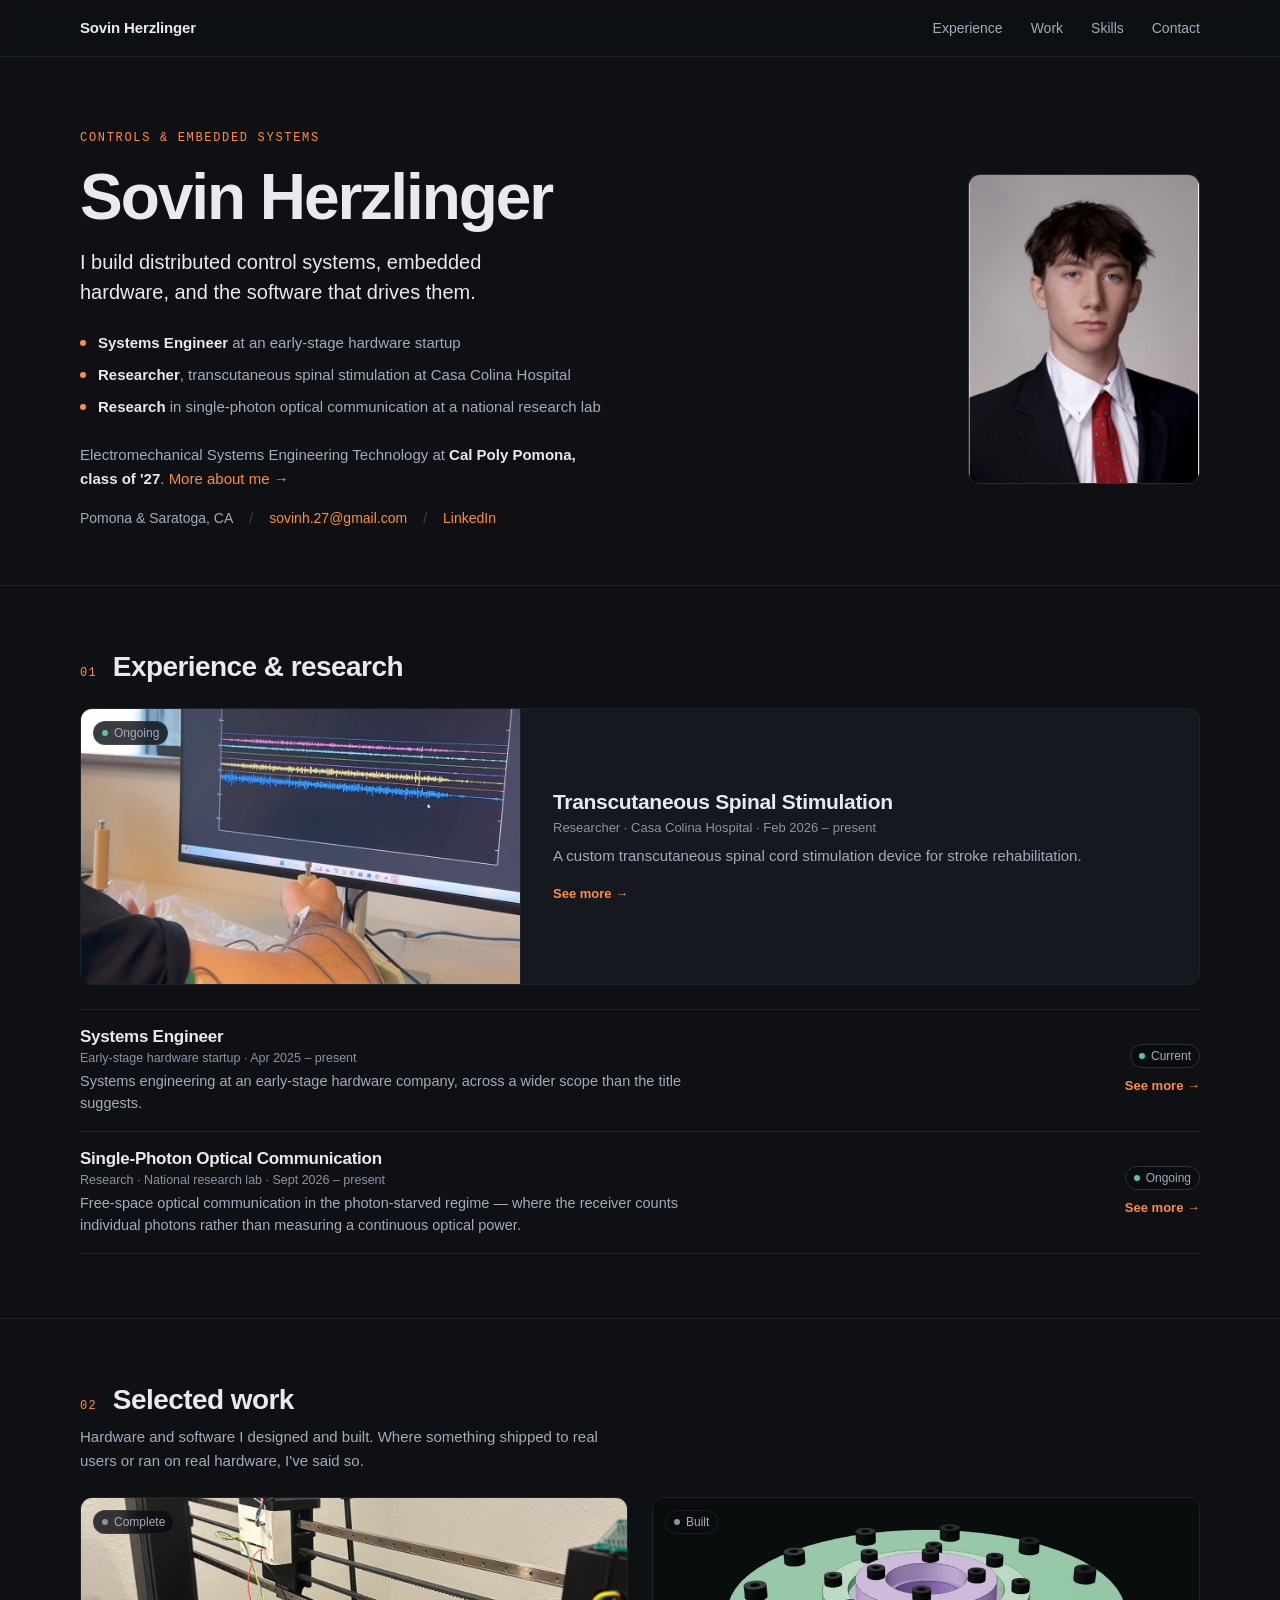
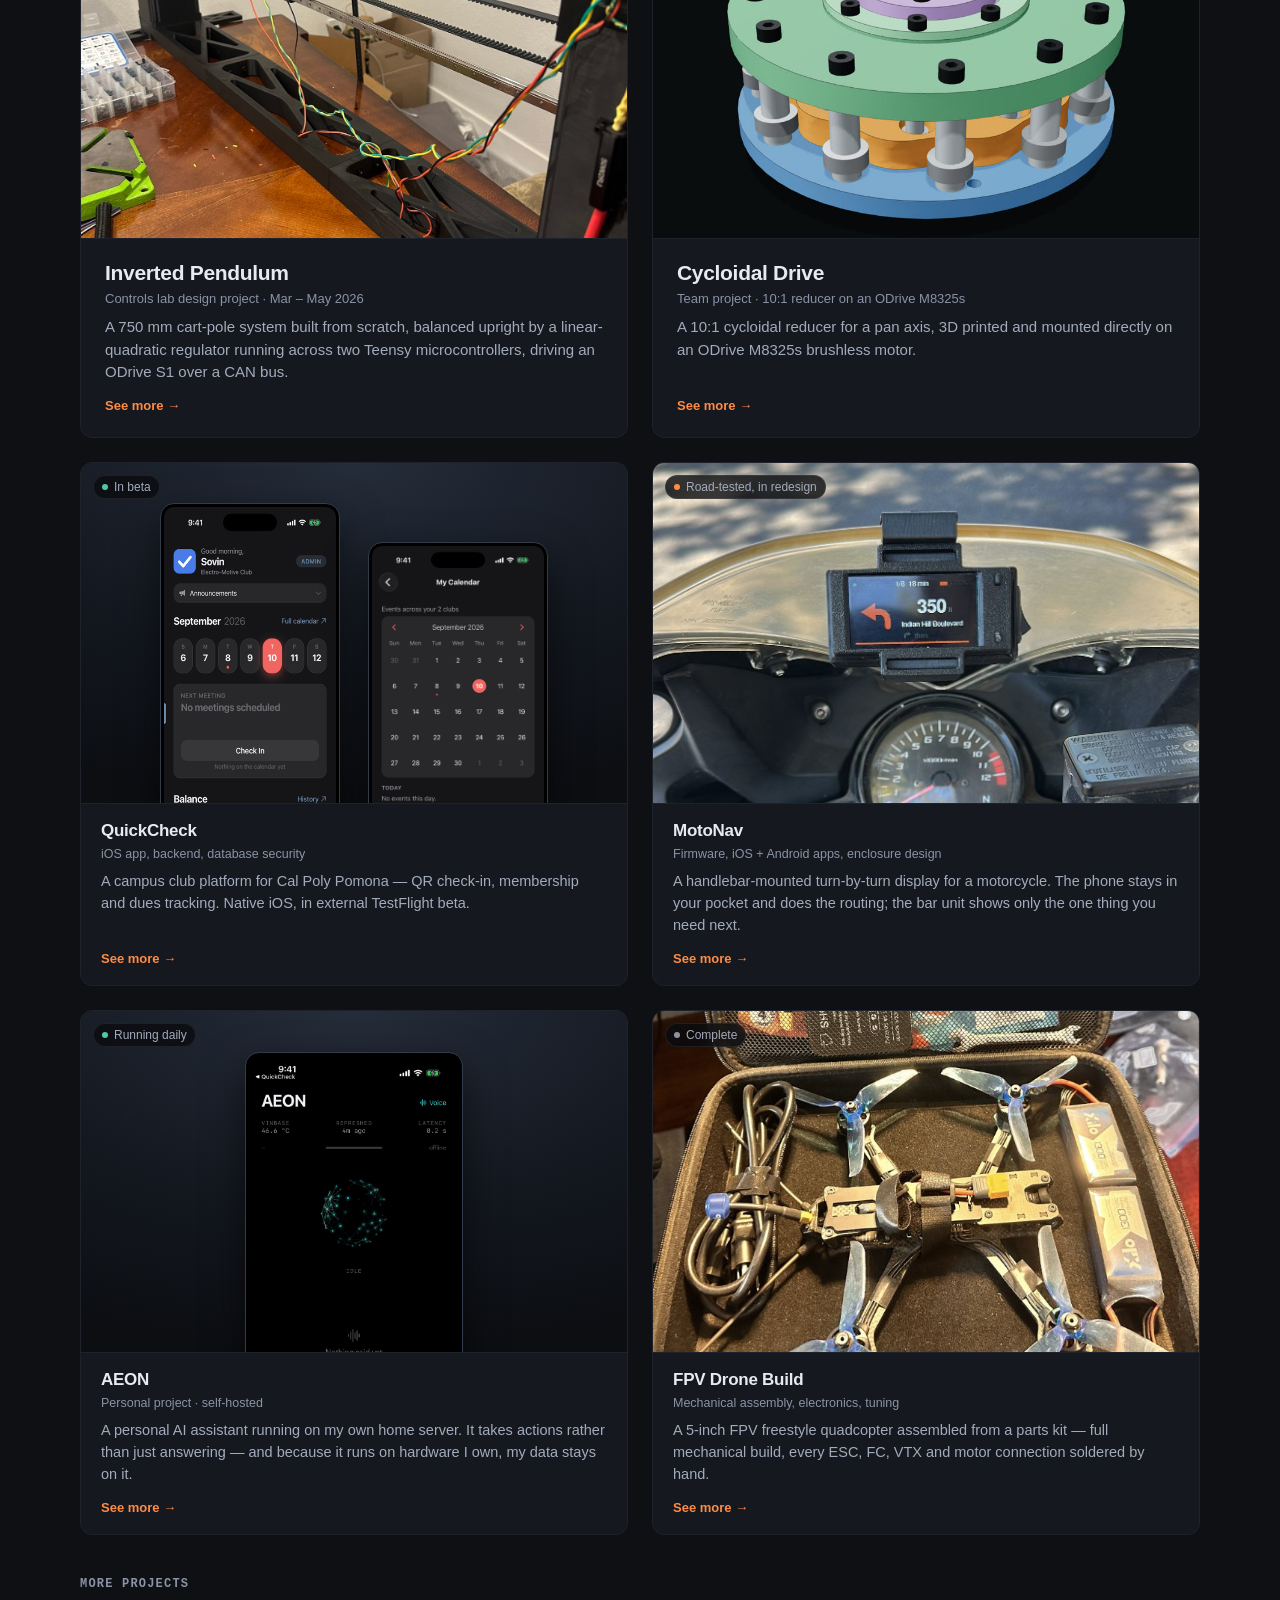
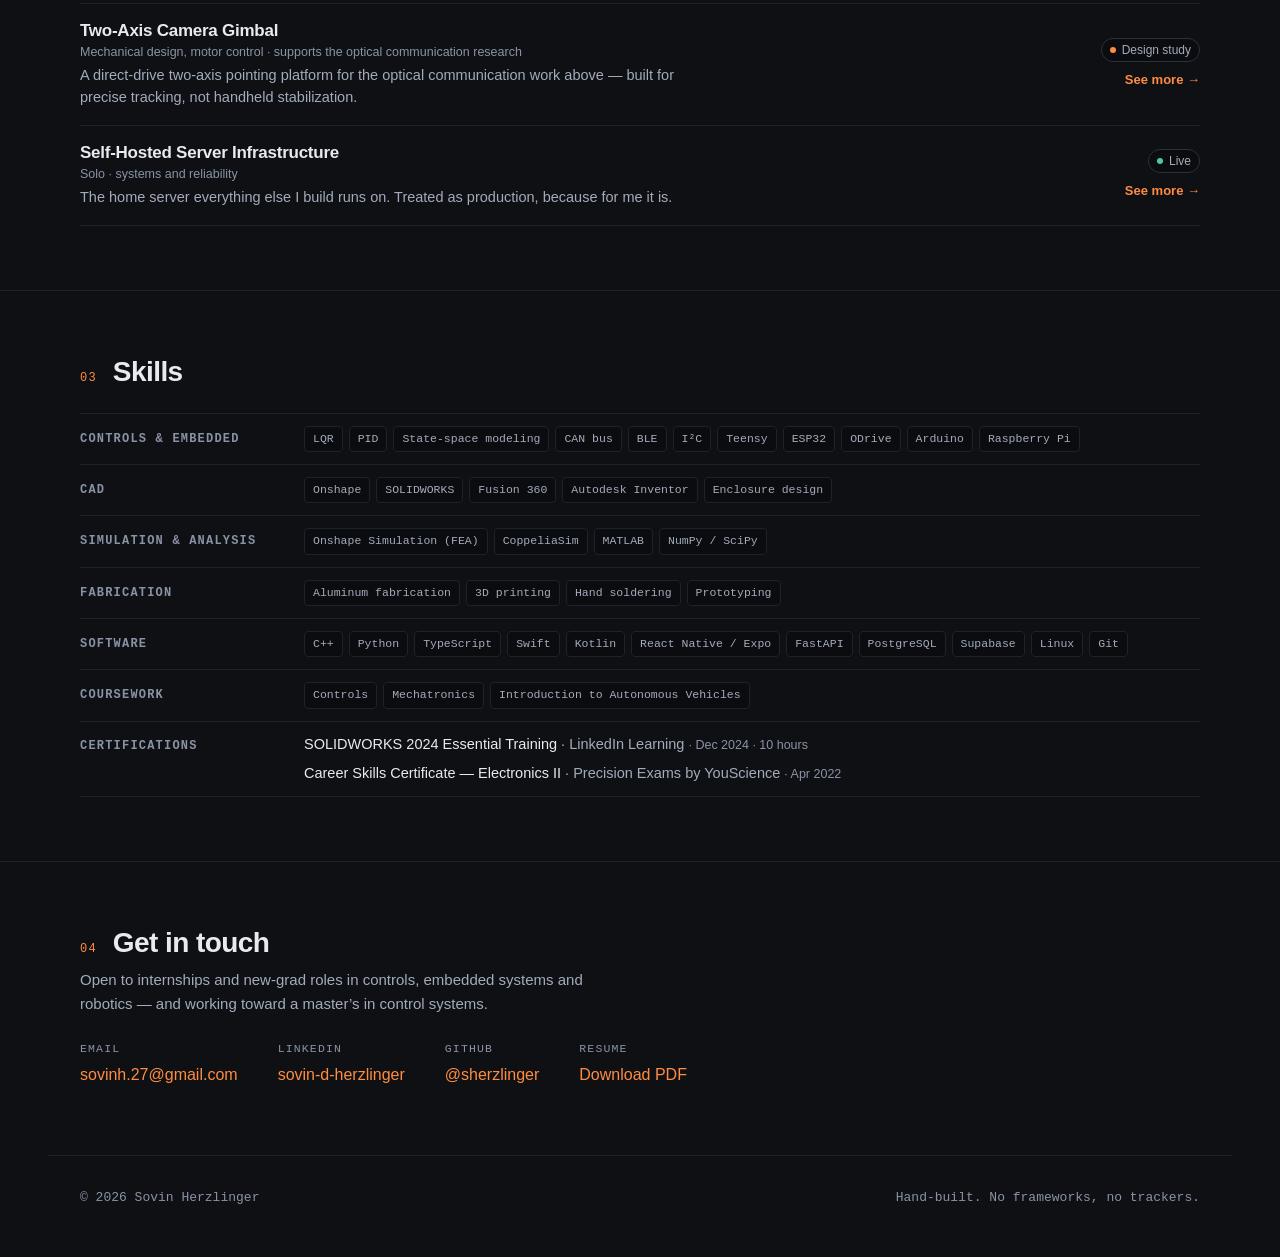
==== commit ae809390: "Home: project cards 2-up with bigger visuals; summaries show full sentences (3 lines cards, 2 lines " ====
--- a/index.html
+++ b/index.html
@@ -16,7 +16,7 @@
 <meta name="twitter:title" content="Sovin Herzlinger — Controls &amp; Embedded Engineering">
 <meta name="twitter:description" content="Distributed control systems, embedded hardware, and the software that drives them.">
 <meta name="twitter:image" content="https://sherzlinger.github.io/assets/img/og.png">
-<link rel="stylesheet" href="assets/style.css?v=5">
+<link rel="stylesheet" href="assets/style.css?v=6">
 <link rel="icon" href="data:image/svg+xml,<svg xmlns='http://www.w3.org/2000/svg' viewBox='0 0 32 32'><rect width='32' height='32' rx='6' fill='%230e1014'/><text y='23' x='16' text-anchor='middle' font-size='19' font-family='monospace' fill='%23ff8c42'>S</text></svg>">
 </head>
 <body>
@@ -264,5 +264,20 @@
 </footer>
 
 <script>document.querySelectorAll("a.eml").forEach(function(a){var e=a.getAttribute("data-e").split("").reverse().join("");a.href="mailto:"+e;a.textContent=e;});</script>
+<script>
+/* Looping card videos: play only while on screen, never under reduced motion (the poster stays). */
+(function(){
+  var vids=[].slice.call(document.querySelectorAll("video[data-autoplay]"));
+  var rm=window.matchMedia("(prefers-reduced-motion: reduce)");
+  var seen=new Map();
+  function sync(v){ if(!rm.matches && seen.get(v)){ var p=v.play(); if(p&&p.catch)p.catch(function(){}); } else { v.pause(); } }
+  if("IntersectionObserver" in window){
+    var io=new IntersectionObserver(function(es){es.forEach(function(e){seen.set(e.target,e.isIntersecting);sync(e.target);});},{threshold:.25});
+    vids.forEach(function(v){io.observe(v);});
+  } else { vids.forEach(function(v){seen.set(v,true);sync(v);}); }
+  var onChange=function(){vids.forEach(sync);};
+  if(rm.addEventListener)rm.addEventListener("change",onChange); else if(rm.addListener)rm.addListener(onChange);
+})();
+</script>
 </body>
 </html>
--- a/assets/style.css
+++ b/assets/style.css
@@ -182,7 +182,7 @@
 .more { margin-top: auto; font-size: 13px; font-weight: 600; }
 .more::after { content: ""; position: absolute; inset: 0; }   /* whole card/row is the click target */
 .more:hover { text-decoration: none; }
-.more:focus-visible { outline: none; }
+@supports selector(:has(*)) { .more:focus-visible { outline: none; } }   /* card/row draws the ring instead */
 .card:hover .more, .row:hover .more { text-decoration: underline; text-underline-offset: 3px; }
 
 /* large feature cards */
@@ -393,3 +393,11 @@
   html { scroll-behavior: auto; }
   .card, .card:hover { transition: none; transform: none; }
 }
+
+/* 10-29 review from the rendered page: bigger project cards (2-up, like the featured row), full sentences */
+.card-grid { grid-template-columns: repeat(2, 1fr); gap: 24px; }
+.card-text { -webkit-line-clamp: 3; line-clamp: 3; }
+.row .card-text { -webkit-line-clamp: 2; line-clamp: 2; }
+.row { min-width: 0; }
+.row > * { min-width: 0; }
+@media (max-width: 600px) { .card-grid { grid-template-columns: 1fr; } }
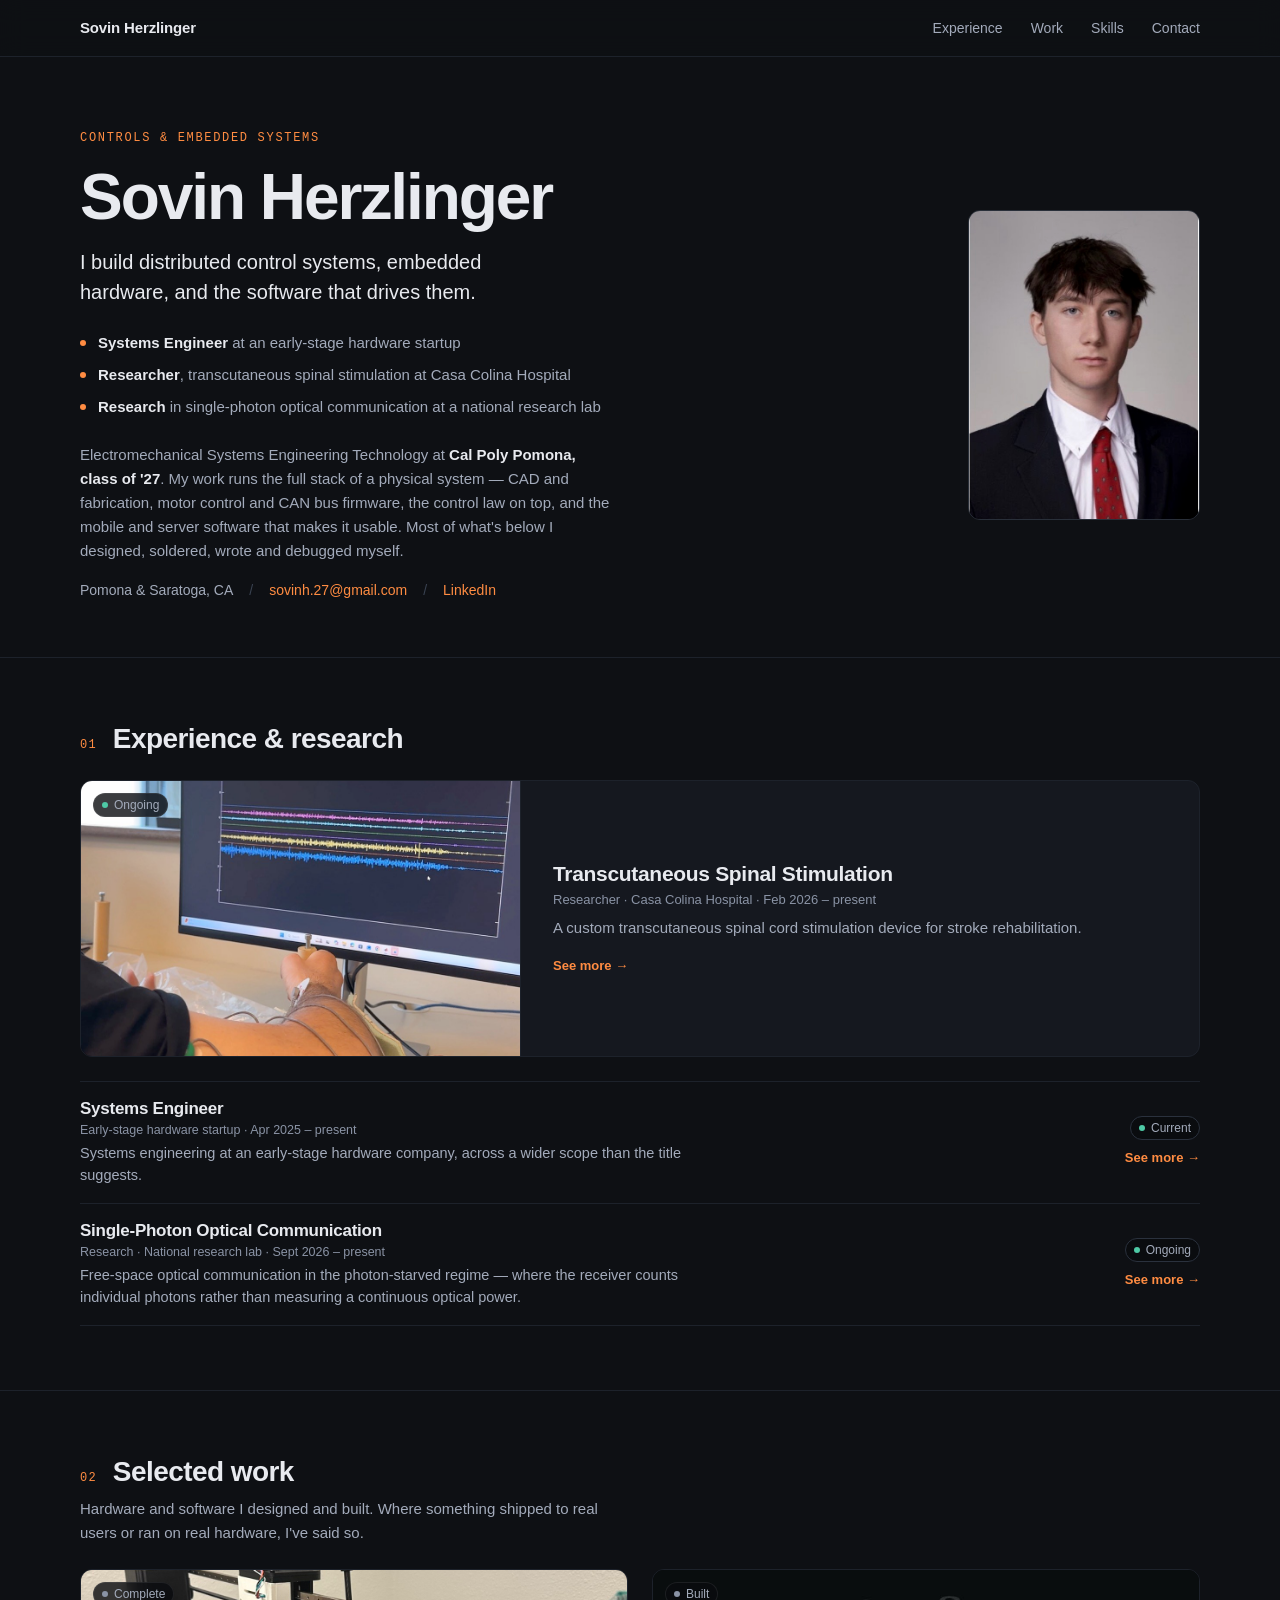
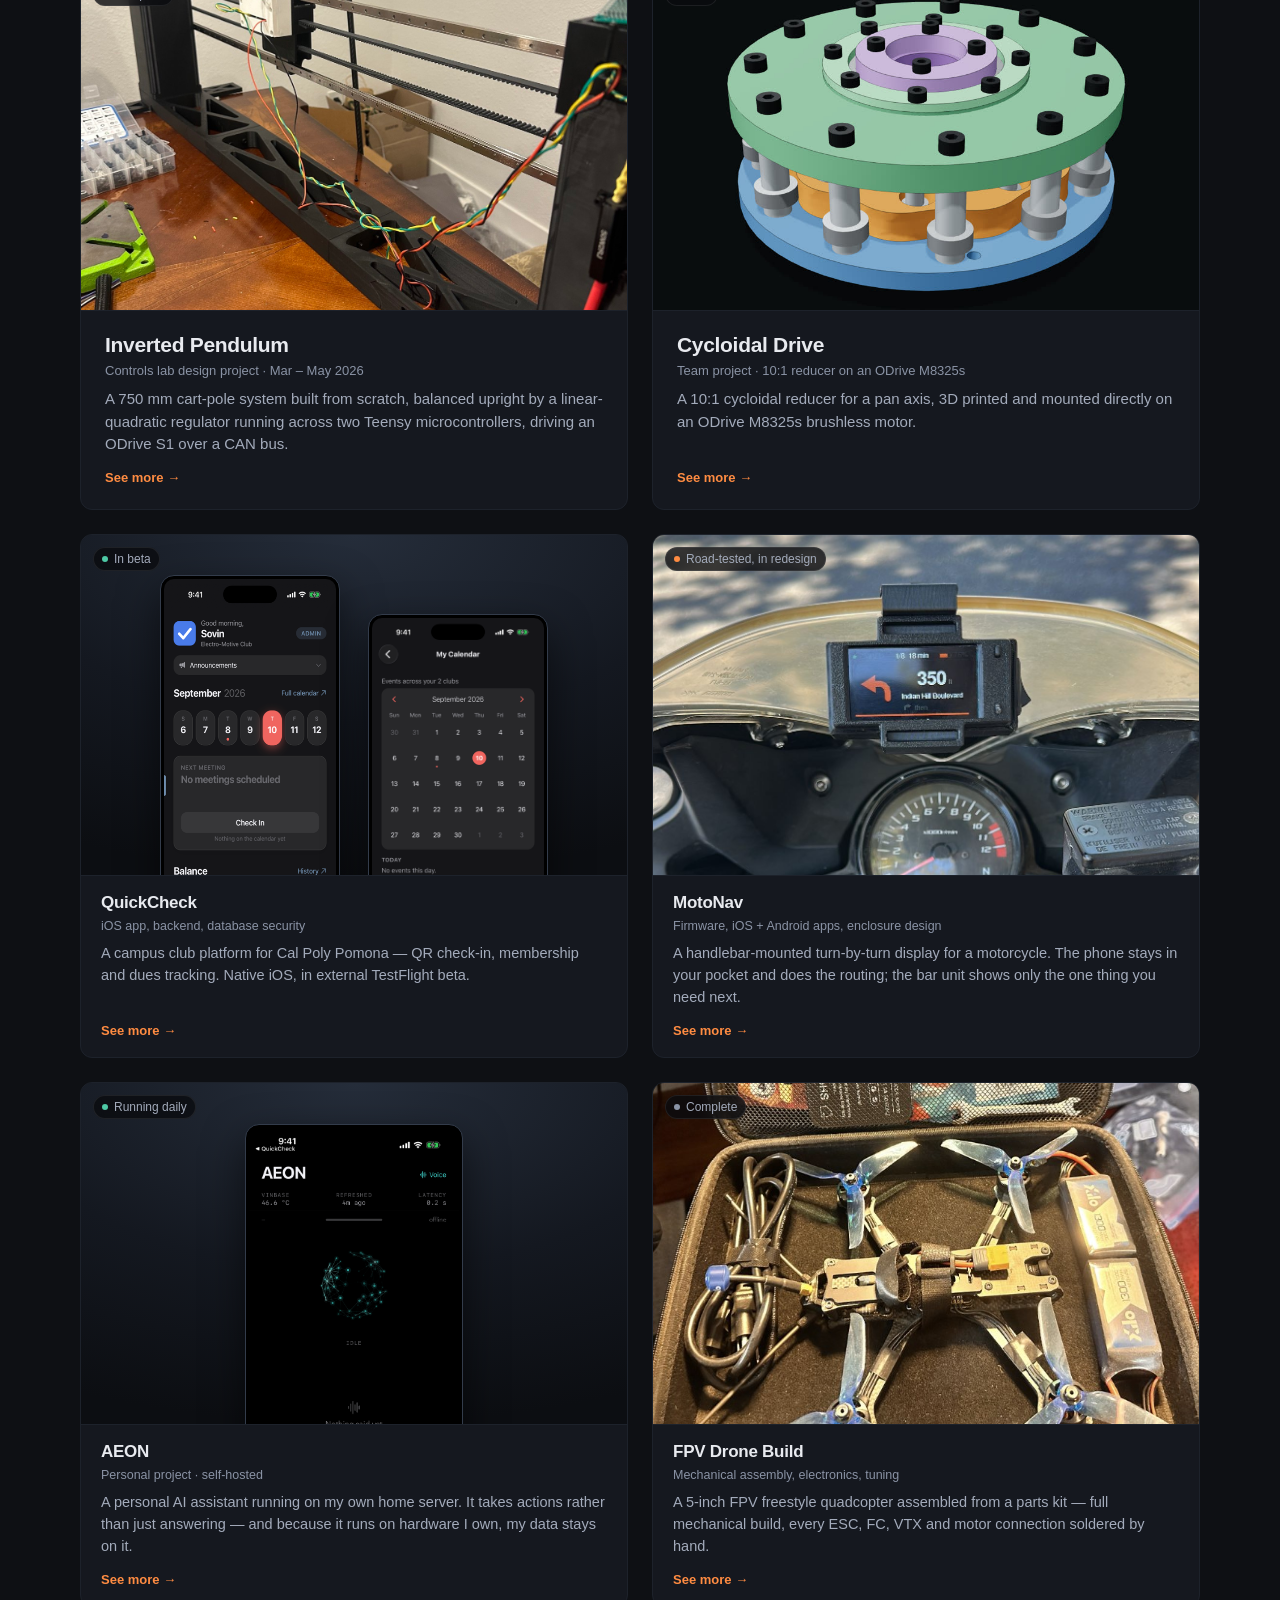
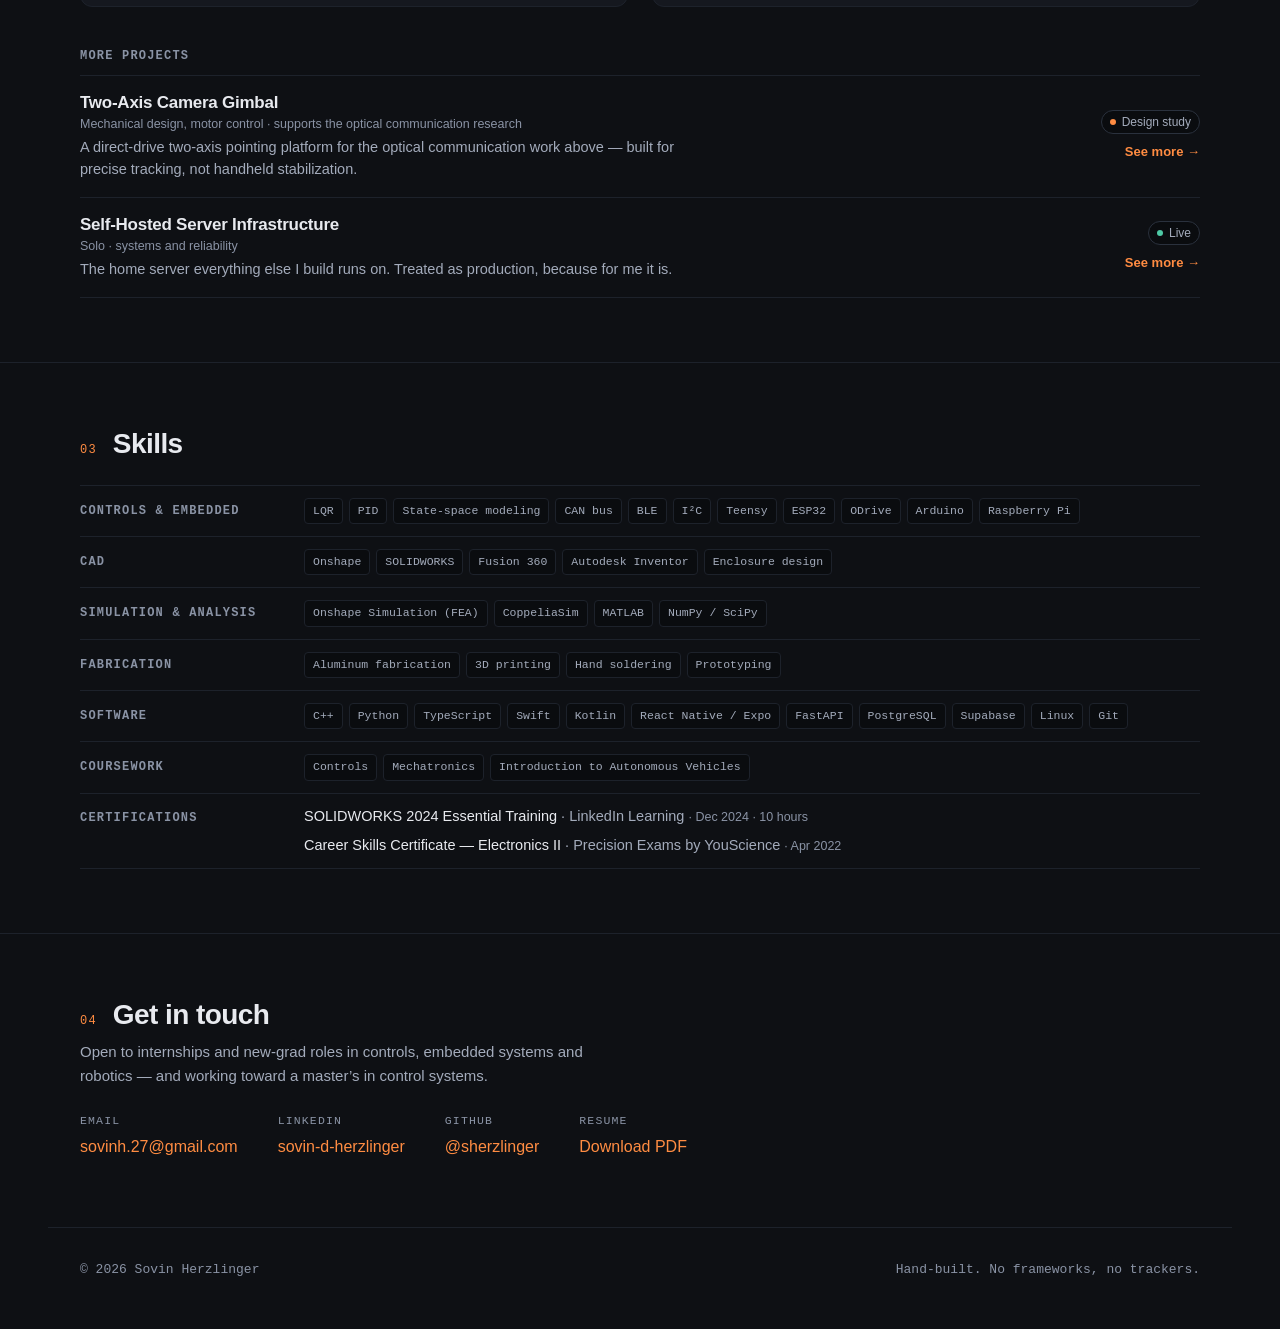
==== commit 8fca3c71: "Home: full About text in the hero (no extra click) Co-Authored-By: Claude Opus 5.5 <noreply@anthropi" ====
--- a/index.html
+++ b/index.html
@@ -42,7 +42,7 @@
         <li><span><strong>Researcher</strong>, transcutaneous spinal stimulation at Casa Colina Hospital</span></li>
         <li><span><strong>Research</strong> in single-photon optical communication at a national research lab</span></li>
       </ul>
-      <p class="lede">Electromechanical Systems Engineering Technology at <strong>Cal Poly Pomona, class of '27</strong>. <a href="projects/about.html">More about me &rarr;</a></p>
+      <p class="lede">Electromechanical Systems Engineering Technology at <strong>Cal Poly Pomona, class of '27</strong>. My work runs the full stack of a physical system &mdash; CAD and fabrication, motor control and CAN bus firmware, the control law on top, and the mobile and server software that makes it usable. Most of what's below I designed, soldered, wrote and debugged myself.</p>
       <div class="meta-row">
         <span>Pomona &amp; Saratoga, CA</span><span class="sep">/</span>
         <a class="eml" href="#" data-e="moc.liamg@72.hnivos">sovinh.27 [at] gmail [dot] com</a><span class="sep">/</span>
